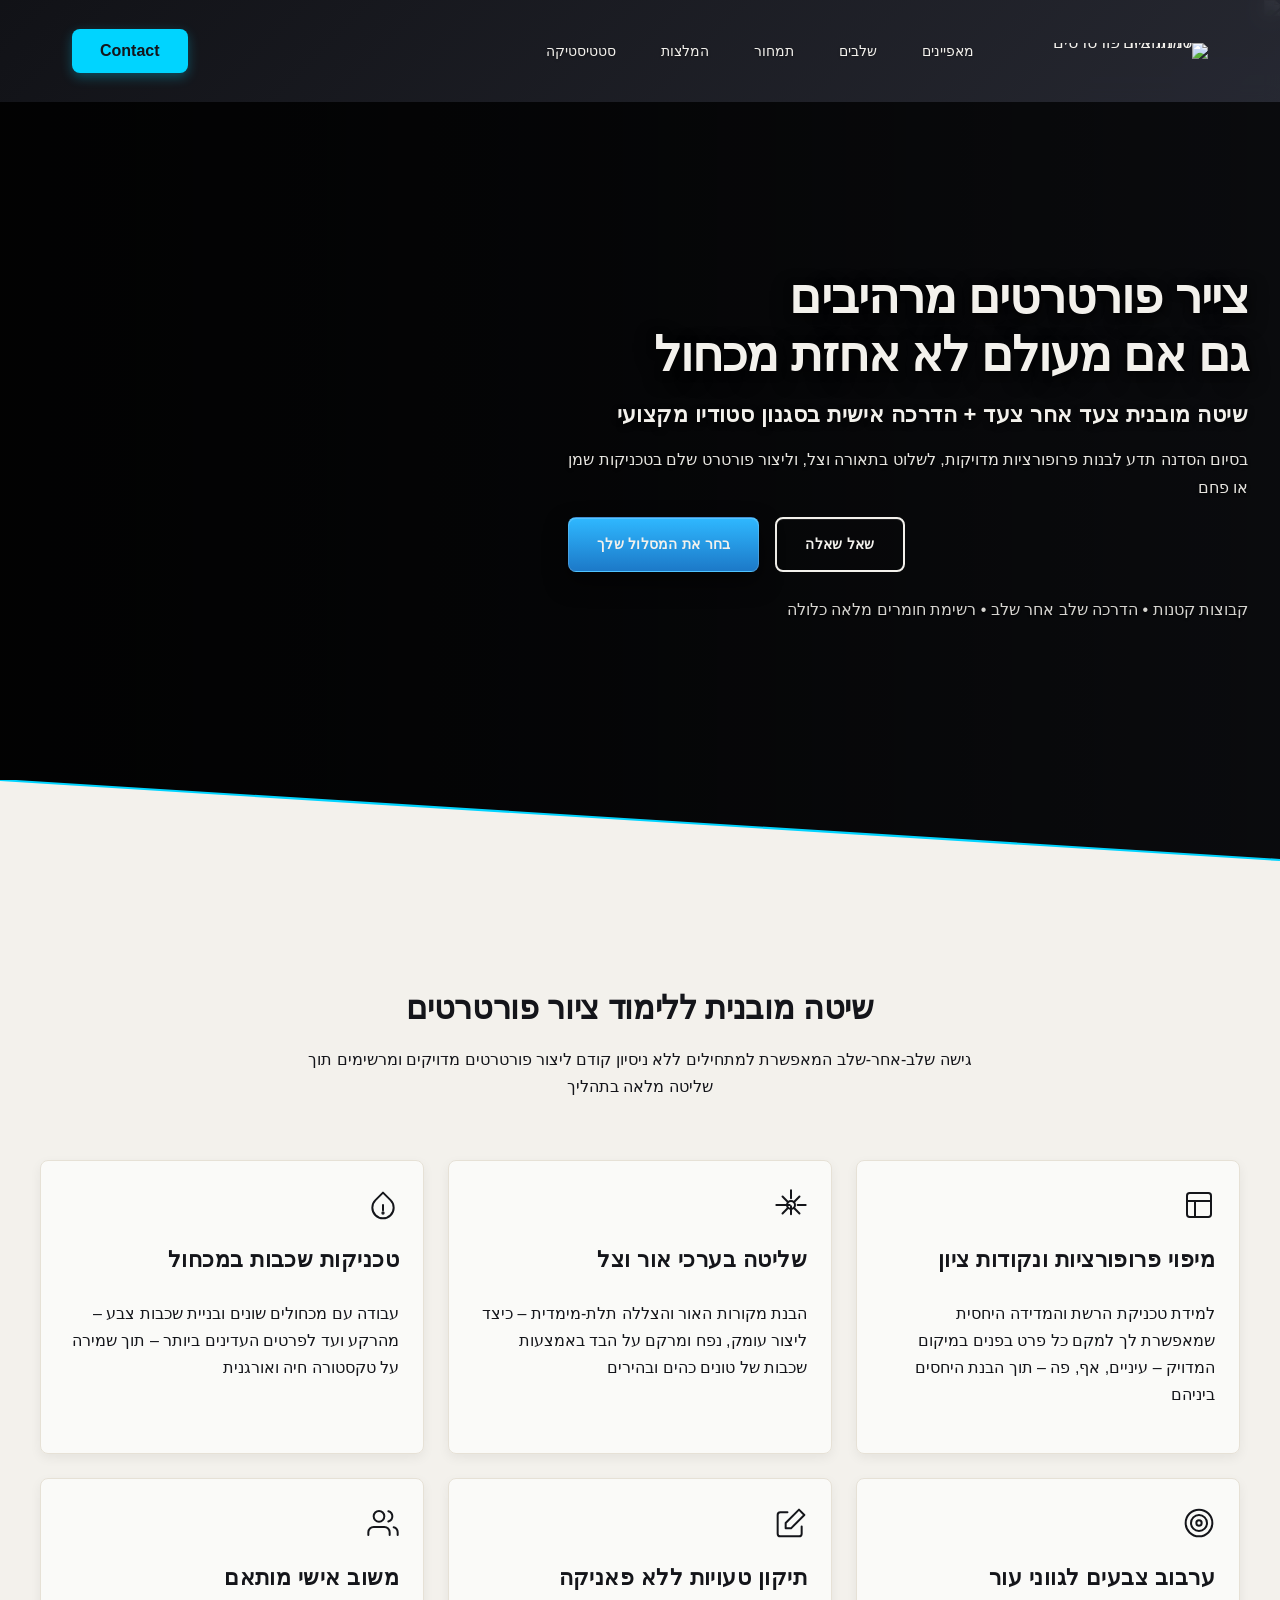
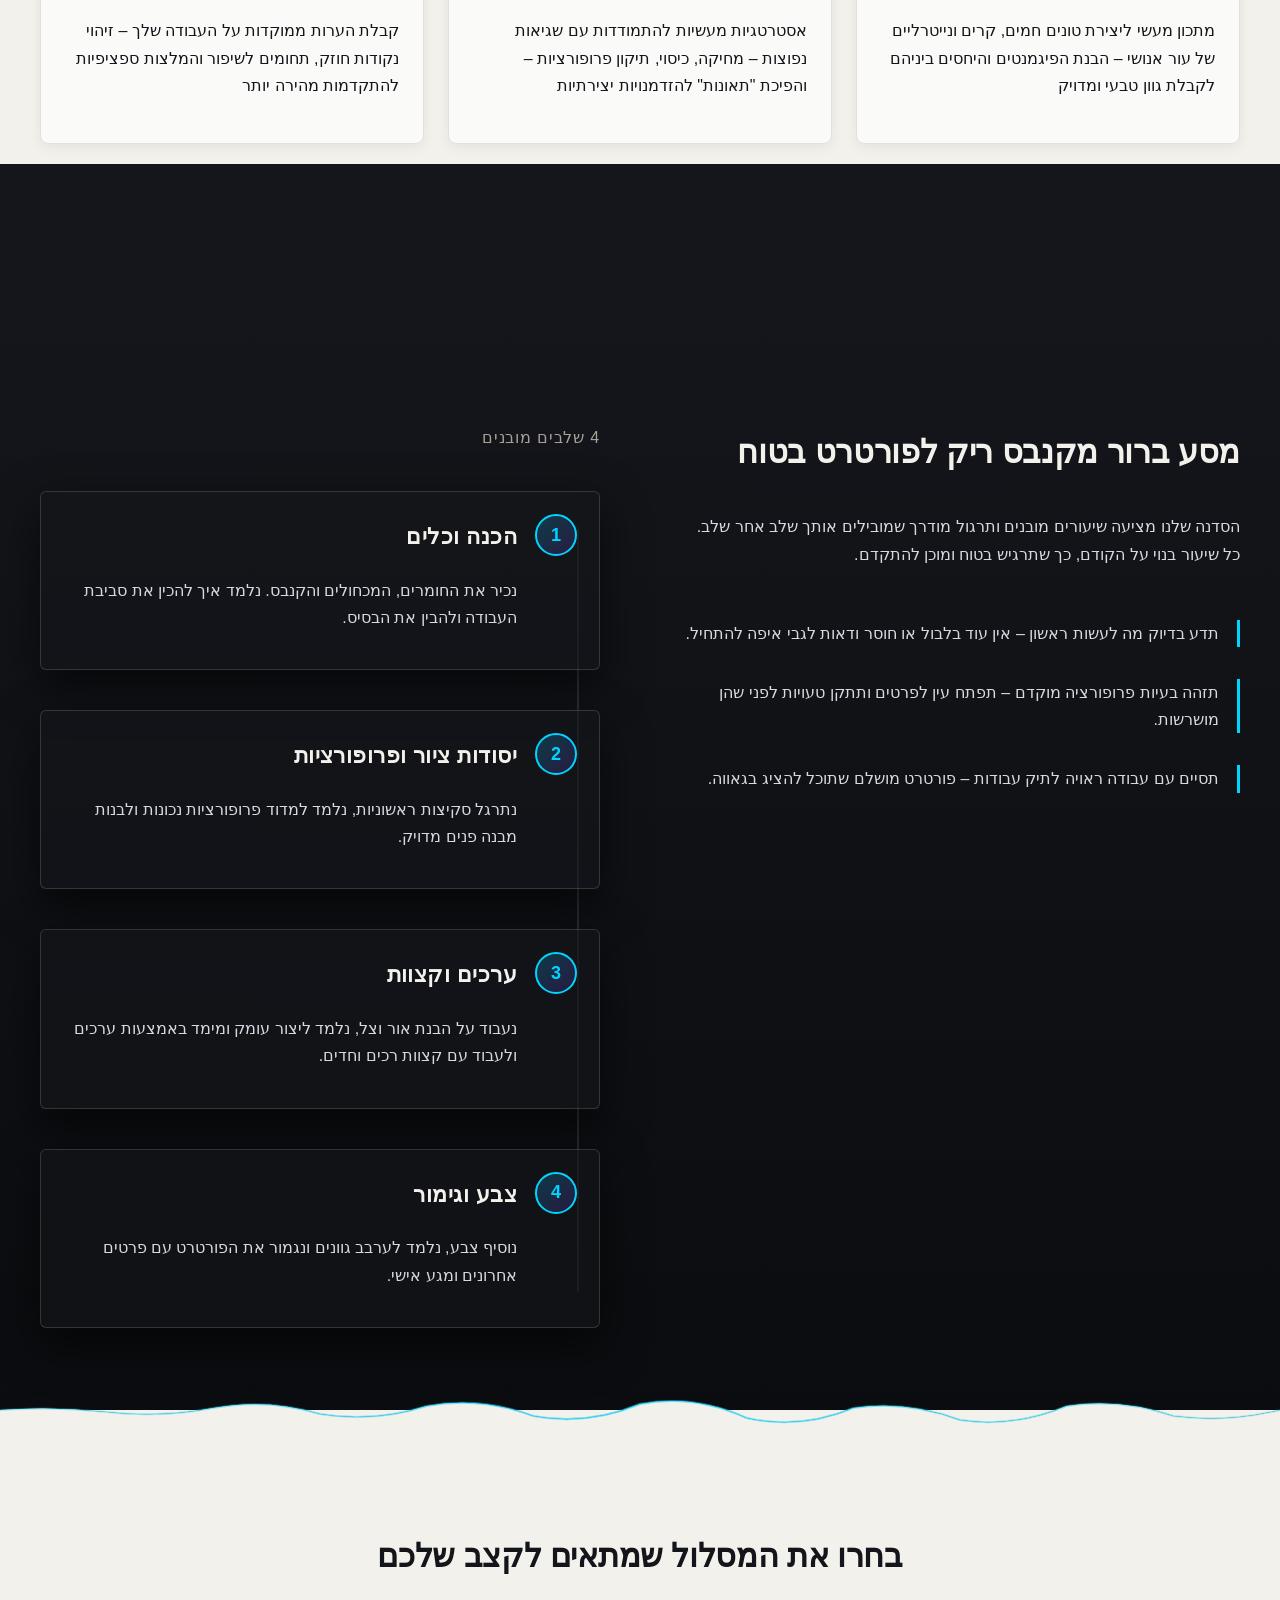
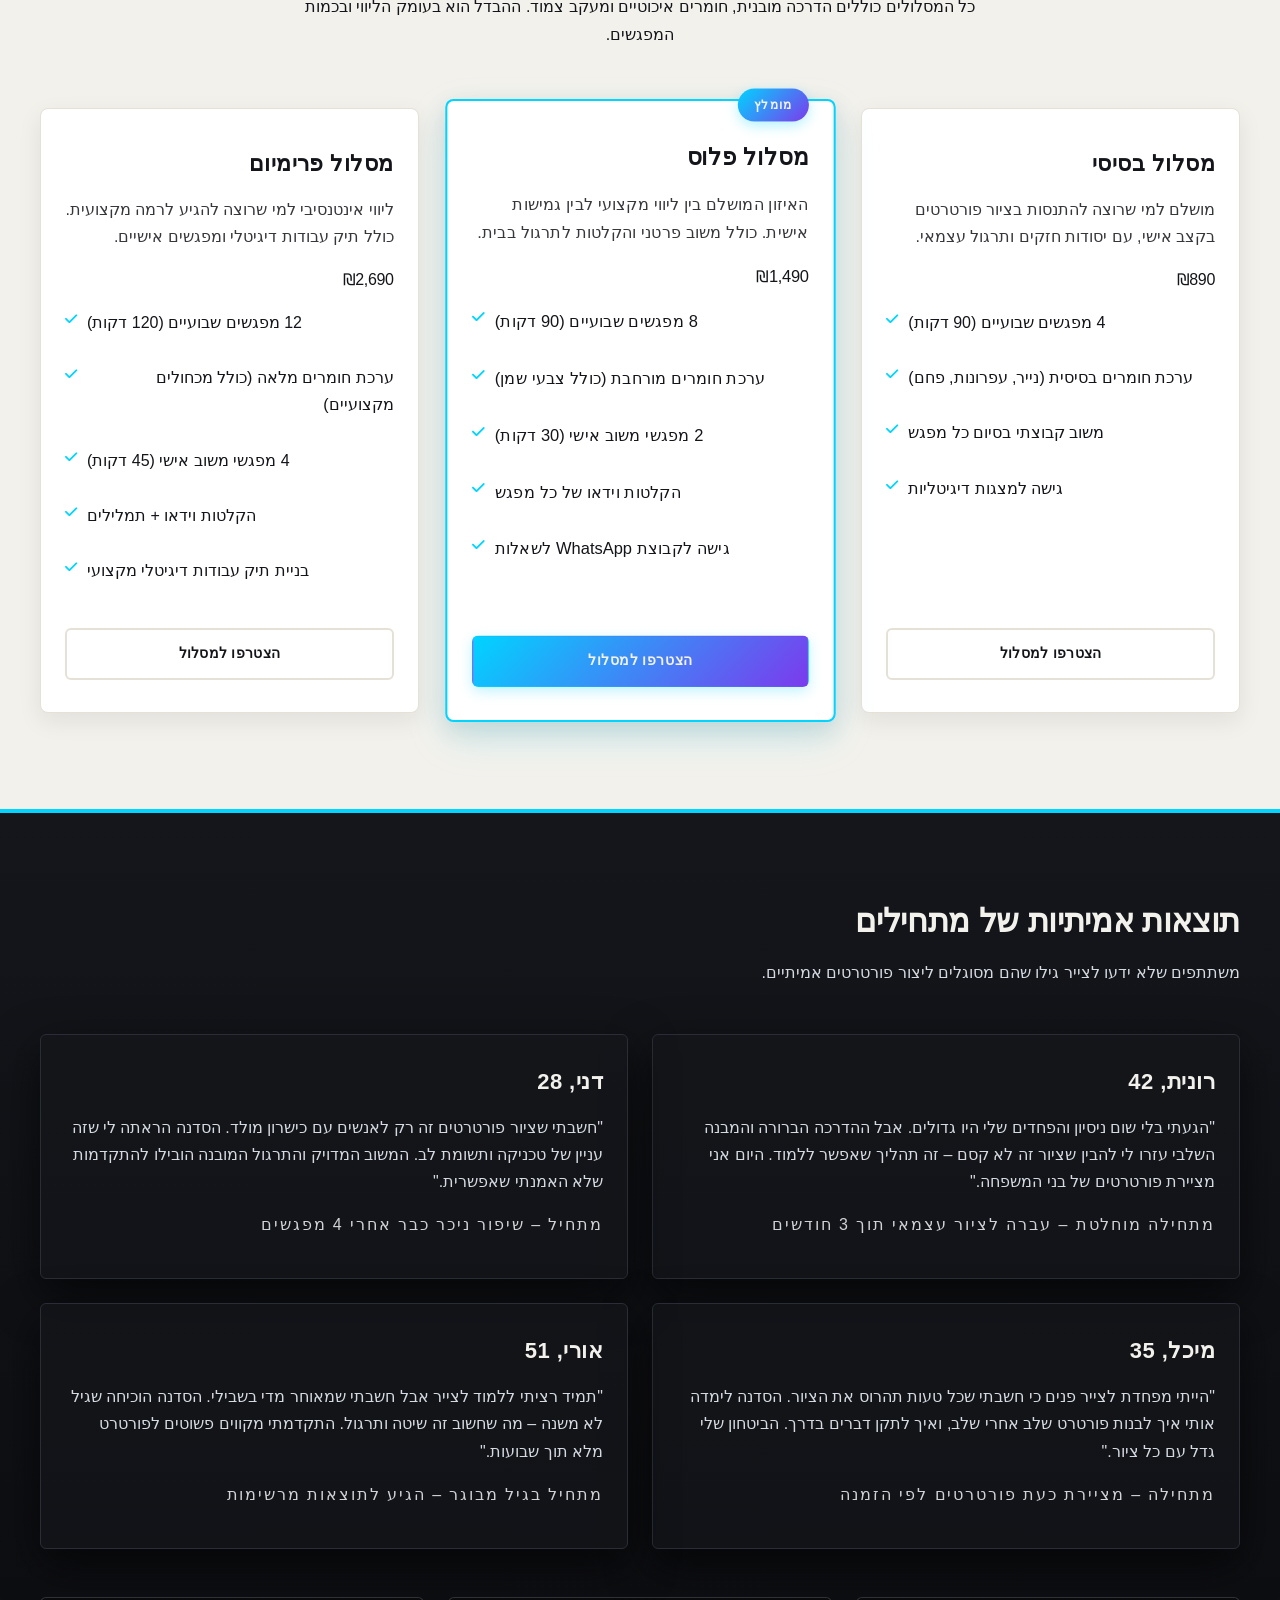
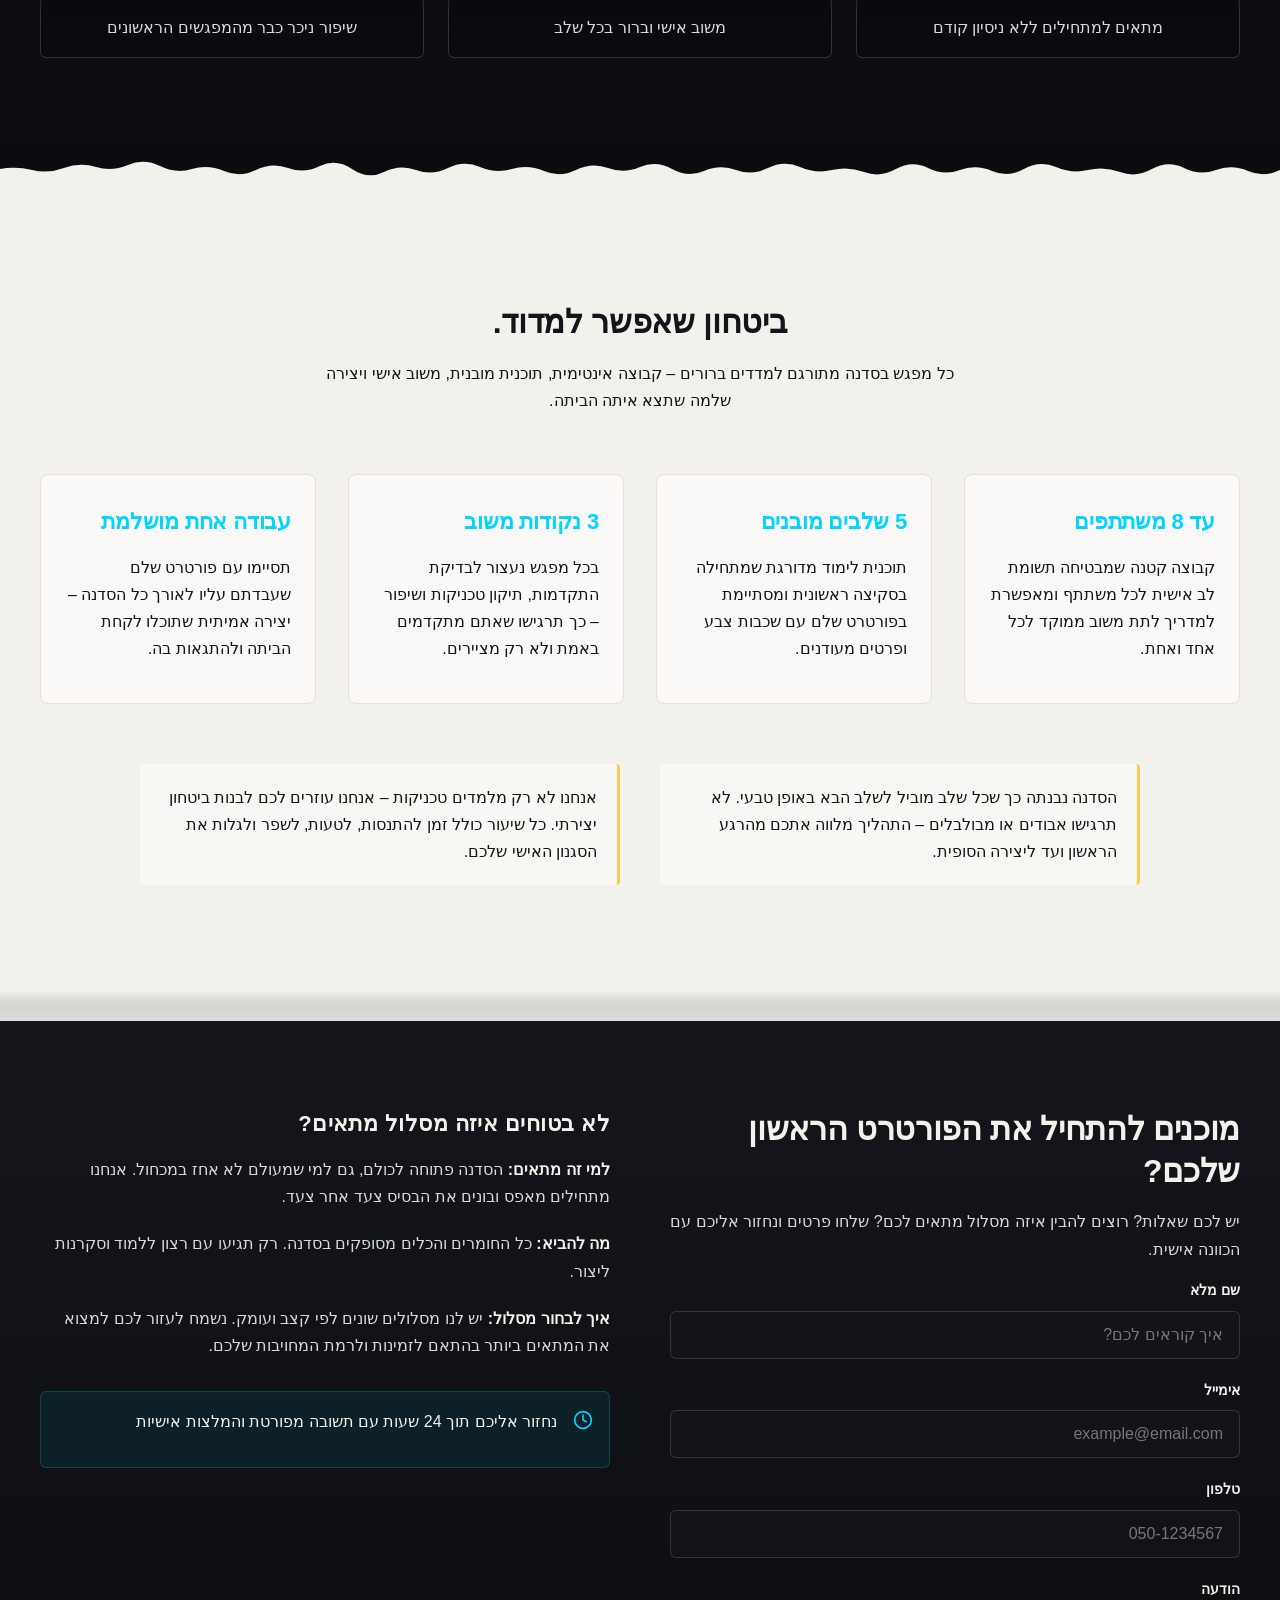
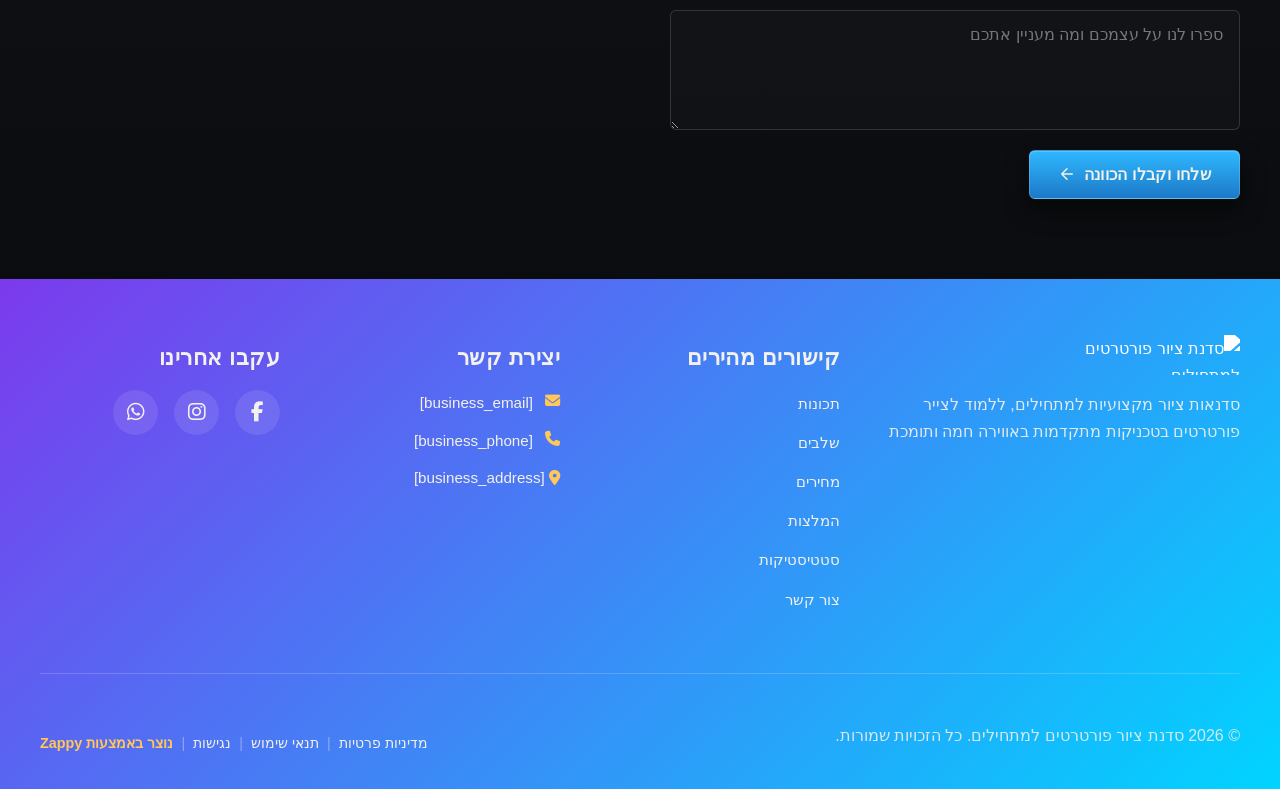
==== index.html @ a8201ed1 "Background sync: Progressive GitHub Sync" ====
<!DOCTYPE html>
<html lang="he" dir="rtl">
<head>
    <meta charset="UTF-8">
    <meta name="viewport" content="width=device-width, initial-scale=1.0">
    <meta name="robots" content="index, follow">
    <title>למדו לצייר פורטרטים מרהיבים מאפס — סדנת ציור פורטרטים למתחילים</title>
    <meta name="description" content="סדנת ציור פורטרטים למתחילים ללא ניסיון קודם! לימוד טכניקות אמנותיות מקצועיות בהדרכה אישית. מגוון מסלולים ומחירים. הצטרפו עכשיו והפכו לאמנים!">
    <meta name="keywords" content="סדנת ציור פורטרטים למתחילים, סדנת ציור למתחילים ללא ניסיון, קורס ציור פורטרטים למבוגרים, סדנת ציור פורטרטים בישראל, לימוד ציור פורטרטים">
    
    <!-- Favicons -->
    <link rel="icon" type="image/x-icon" href="/assets/favicon.ico">
    <link rel="icon" type="image/png" sizes="16x16" href="/assets/favicon-16x16.png">
    <link rel="icon" type="image/png" sizes="32x32" href="/assets/favicon-32x32.png">
    <link rel="icon" type="image/png" sizes="48x48" href="/assets/favicon-48x48.png">
    <link rel="icon" type="image/png" sizes="192x192" href="/assets/favicon-192x192.png">
    <link rel="icon" type="image/png" sizes="512x512" href="/assets/favicon-512x512.png">
    <link rel="apple-touch-icon" href="/assets/apple-touch-icon.png">
    <!-- Zappy Analytics -->
<script>
(function() {
  'use strict';
  
  // Configuration
  var config = {
    websiteId: '8e0085f0-7d7a-4996-bee6-3b2b37cfb226',
    apiUrl: 'https://api.zappy5.com/api/analytics/track',
    sessionDuration: 30 * 60 * 1000, // 30 minutes
    visitorDuration: 30 * 24 * 60 * 60 * 1000, // 30 days
    trackPageViews: true,
    trackClicks: true,
    trackFormSubmissions: true
  };
  
  // Generate or retrieve persistent visitor ID (30 days)
  function getVisitorId() {
    var visitorKey = 'zappy_visitor_' + config.websiteId;
    var visitor = null;
    
    try {
      visitor = localStorage.getItem(visitorKey);
      if (visitor) {
        var visitorData = JSON.parse(visitor);
        var now = Date.now();
        
        // Check if visitor ID is still valid (30 days)
        if (now - visitorData.created < config.visitorDuration) {
          // Update last seen timestamp
          visitorData.lastSeen = now;
          localStorage.setItem(visitorKey, JSON.stringify(visitorData));
          return visitorData.id;
        }
      }
    } catch (e) {
      console.warn('Zappy Analytics: LocalStorage not available');
    }
    
    // Generate new visitor ID
    var newVisitorId = 'zv_' + Date.now() + '_' + Math.random().toString(36).substr(2, 9);
    
    try {
      localStorage.setItem(visitorKey, JSON.stringify({
        id: newVisitorId,
        created: Date.now(),
        lastSeen: Date.now()
      }));
    } catch (e) {
      // Continue without local storage
    }
    
    return newVisitorId;
  }
  
  // Generate or retrieve session ID (30 minutes)
  function getSessionId() {
    var sessionKey = 'zappy_session_' + config.websiteId;
    var session = null;
    
    try {
      session = sessionStorage.getItem(sessionKey);
      if (session) {
        var sessionData = JSON.parse(session);
        var now = Date.now();
        
        // Check if session is still valid
        if (now - sessionData.timestamp < config.sessionDuration) {
          // Update timestamp
          sessionData.timestamp = now;
          sessionStorage.setItem(sessionKey, JSON.stringify(sessionData));
          return sessionData.id;
        }
      }
    } catch (e) {
      console.warn('Zappy Analytics: SessionStorage not available');
    }
    
    // Generate new session ID
    var newSessionId = 'zs_' + Date.now() + '_' + Math.random().toString(36).substr(2, 9);
    
    try {
      sessionStorage.setItem(sessionKey, JSON.stringify({
        id: newSessionId,
        timestamp: Date.now()
      }));
    } catch (e) {
      // Continue without session storage
    }
    
    return newSessionId;
  }
  
  var visitorId = getVisitorId();
  var sessionId = getSessionId();
  
  // Track an event
  function trackEvent(eventType, data) {
    data = data || {};
    
    var eventData = {
      website_id: config.websiteId,
      event_type: eventType,
      page_path: window.location.pathname,
      referrer: document.referrer || 'direct',
      visitor_id: visitorId,
      session_id: sessionId,
      metadata: data
    };
    
    // Use sendBeacon if available (better for page unload events)
    if (navigator.sendBeacon) {
      var blob = new Blob([JSON.stringify(eventData)], { type: 'application/json' });
      navigator.sendBeacon(config.apiUrl, blob);
    } else {
      // Fallback to fetch
      fetch(config.apiUrl, {
        method: 'POST',
        headers: {
          'Content-Type': 'application/json'
        },
        body: JSON.stringify(eventData),
        keepalive: true
      }).catch(function(error) {
        console.warn('Zappy Analytics: Failed to track event', error);
      });
    }
  }
  
  // Track page view
  if (config.trackPageViews) {
    trackEvent('pageview', {
      title: document.title,
      url: window.location.href
    });
  }
  
  // Track clicks on important elements
  if (config.trackClicks) {
    document.addEventListener('click', function(e) {
      var target = e.target;
      
      // Track button clicks (counted as actions)
      if (target.tagName === 'BUTTON' || target.closest('button')) {
        var button = target.tagName === 'BUTTON' ? target : target.closest('button');
        trackEvent('click', {
          element: 'button',
          text: button.textContent.trim().substring(0, 100),
          id: button.id || null,
          class: button.className || null
        });
      }
      
      // Track link clicks (navigation - not counted as actions)
      else if (target.tagName === 'A' || target.closest('a')) {
        var link = target.tagName === 'A' ? target : target.closest('a');
        trackEvent('navigation', {
          element: 'link',
          text: link.textContent.trim().substring(0, 100),
          href: link.href,
          external: link.hostname !== window.location.hostname
        });
      }
    }, true);
  }
  
  // Track form submissions
  if (config.trackFormSubmissions) {
    document.addEventListener('submit', function(e) {
      var form = e.target;
      
      trackEvent('form_submit', {
        form_id: form.id || null,
        form_name: form.name || null,
        form_action: form.action || null,
        form_method: form.method || 'GET'
      });
    }, true);
  }
  
  // Track time on page (send on page unload)
  var pageLoadTime = Date.now();
  
  window.addEventListener('beforeunload', function() {
    var timeOnPage = Math.floor((Date.now() - pageLoadTime) / 1000); // in seconds
    
    trackEvent('page_unload', {
      time_on_page: timeOnPage,
      page_path: window.location.pathname
    });
  });
  
  // Expose tracking function globally for custom events
  window.zappyAnalytics = {
    track: trackEvent,
    getVisitorId: function() { return visitorId; },
    getSessionId: function() { return sessionId; }
  };
  
})();
</script>
<!-- End Zappy Analytics -->
    <meta property="og:title" content="למדו לצייר פורטרטים מרהיבים מאפס — סדנת ציור פורטרטים למתחילים">
  <meta property="og:description" content="סדנת ציור פורטרטים למתחילים ללא ניסיון קודם! לימוד טכניקות אמנותיות מקצועיות בהדרכה אישית. מגוון מסלולים ומחירים. הצטרפו עכשיו והפכו לאמנים!">
  <meta property="og:type" content="website">
  <meta property="og:locale" content="he_IL">
  
  <meta name="twitter:card" content="summary_large_image">
  <meta name="twitter:title" content="למדו לצייר פורטרטים מרהיבים מאפס — סדנת ציור פורטרטים למתחילים">
  <meta name="twitter:description" content="סדנת ציור פורטרטים למתחילים ללא ניסיון קודם! לימוד טכניקות אמנותיות מקצועיות בהדרכה אישית. מגוון מסלולים ומחירים. הצטרפו עכשיו והפכו לאמנים!">
  
  <link rel="stylesheet" href="https://cdnjs.cloudflare.com/ajax/libs/font-awesome/6.4.0/css/all.min.css">

    <!-- Favicons -->
    <link rel="icon" type="image/x-icon" href="/assets/favicon.ico">
    <link rel="icon" type="image/png" sizes="16x16" href="/assets/favicon-16x16.png">
    <link rel="icon" type="image/png" sizes="32x32" href="/assets/favicon-32x32.png">
    <link rel="icon" type="image/png" sizes="48x48" href="/assets/favicon-48x48.png">
    <link rel="icon" type="image/png" sizes="192x192" href="/assets/favicon-192x192.png">
    <link rel="icon" type="image/png" sizes="512x512" href="/assets/favicon-512x512.png">
    <link rel="apple-touch-icon" href="/assets/apple-touch-icon.png">
    <!-- Cookie Consent -->
    <link rel="stylesheet" href="https://cdn.jsdelivr.net/npm/vanilla-cookieconsent@3/dist/cookieconsent.css">
    <script src="https://cdn.jsdelivr.net/npm/vanilla-cookieconsent@3/dist/cookieconsent.umd.js"></script>
    <!-- Mickidum Accessibility Toolbar -->
    <script src="https://cdn.jsdelivr.net/gh/mickidum/acc_toolbar/acctoolbar/acctoolbar.min.js"></script>
    <link rel="stylesheet" href="/styles.css">

    <style id="zappy-dropdown-submenu-styles">
      /* ========== DESKTOP DROPDOWN SUBMENU STYLES ========== */
      /* Base styles for dropdown submenus - parent must be positioned */
      .nav-menu li:has(.sub-menu), nav li:has(.sub-menu), .navbar li:has(.sub-menu), #navMenu li:has(.sub-menu) { position: relative; }
      /* Submenu base - hidden by default */
      .nav-menu .sub-menu, nav .sub-menu, .navbar .sub-menu, #navMenu .sub-menu { display: block !important; position: absolute !important; top: 100%; left: 0; min-width: 220px; background: white; border-radius: 8px; box-shadow: 0 8px 25px rgba(0,0,0,0.15); padding: 8px 0; opacity: 0; visibility: hidden; transform: translateY(10px); transition: all 0.3s ease; z-index: 1000; list-style: none; pointer-events: none; }
      /* CRITICAL: Desktop hover styles to show dropdown */
      .nav-menu li:hover > .sub-menu, nav li:hover > .sub-menu, .navbar li:hover > .sub-menu, #navMenu li:hover > .sub-menu { opacity: 1 !important; visibility: visible !important; transform: translateY(0) !important; pointer-events: auto !important; }
      /* Submenu item styling */
      .sub-menu li { list-style: none; margin: 0; padding: 0; }
      .sub-menu a { display: block !important; padding: 10px 16px !important; color: var(--text-dark, #333) !important; font-weight: 500; text-decoration: none; white-space: nowrap; transition: background-color 0.2s; }
      .sub-menu a:hover { background-color: #f5f5f5; }
      /* RTL (Hebrew/Arabic) dropdown positioning */
      [dir="rtl"] .nav-menu .sub-menu, [dir="rtl"] nav .sub-menu, [dir="rtl"] .navbar .sub-menu, html[lang="he"] .nav-menu .sub-menu, html[lang="he"] nav .sub-menu, html[lang="he"] .navbar .sub-menu, html[lang="ar"] .nav-menu .sub-menu, html[lang="ar"] nav .sub-menu, html[lang="ar"] .navbar .sub-menu { left: auto !important; right: 0 !important; }
      /* Hide empty dropdown menus */
      .sub-menu:empty, .sub-menu:not(:has(li:not(.zappy-hidden-menu-item))), .sub-menu:not(:has(li)) { display: none !important; opacity: 0 !important; visibility: hidden !important; pointer-events: none !important; }
      /* Desktop: show submenu on Menu Group hover */
      li:has(.menu-group-title):hover > .sub-menu { opacity: 1 !important; visibility: visible !important; transform: translateY(0) !important; pointer-events: auto !important; }
      /* Menu Group title styling */
      .nav-menu > li > .menu-group-title, #navMenu > li > .menu-group-title { display: inline-block; padding: 0.5rem 1rem; cursor: default; user-select: none; }
      
      /* ========== MOBILE SUBMENU STYLES ========== */
      @media (max-width: 768px) {
        .nav-menu .sub-menu, nav .sub-menu, .navbar .sub-menu, #navMenu .sub-menu { position: static !important; transform: none !important; box-shadow: none !important; background: transparent !important; max-height: 0; overflow: hidden; opacity: 0; visibility: hidden; transition: max-height 0.3s ease, opacity 0.3s ease; padding: 0 !important; border-radius: 0 !important; }
        .sub-menu.mobile-expanded { max-height: 500px !important; opacity: 1 !important; visibility: visible !important; padding: 8px 0 8px 16px !important; }
        [dir="rtl"] .sub-menu.mobile-expanded, html[lang="he"] .sub-menu.mobile-expanded { padding: 8px 16px 8px 0 !important; }
        /* Disable hover behavior on mobile */
        .nav-menu li:hover > .sub-menu, nav li:hover > .sub-menu, .navbar li:hover > .sub-menu, #navMenu li:hover > .sub-menu { opacity: 0; visibility: hidden; pointer-events: none; }
        .nav-menu li > .sub-menu.mobile-expanded, nav li > .sub-menu.mobile-expanded, .navbar li > .sub-menu.mobile-expanded, #navMenu li > .sub-menu.mobile-expanded { opacity: 1 !important; visibility: visible !important; pointer-events: auto !important; }
        .nav-menu li:has(.sub-menu), nav li:has(.sub-menu), .navbar li:has(.sub-menu), #navMenu li:has(.sub-menu) { display: flex !important; flex-wrap: wrap !important; align-items: center !important; position: relative !important; min-height: 44px !important; }
        .nav-menu li:has(.sub-menu) > a, nav li:has(.sub-menu) > a, .navbar li:has(.sub-menu) > a, #navMenu li:has(.sub-menu) > a { flex: 1 !important; min-width: 0 !important; }
        .nav-menu li:has(.sub-menu) > .menu-group-title, nav li:has(.sub-menu) > .menu-group-title, .navbar li:has(.sub-menu) > .menu-group-title, #navMenu li:has(.sub-menu) > .menu-group-title { flex: 1 !important; min-width: 0 !important; padding: 0 !important; line-height: inherit !important; }
        .nav-menu li:has(.sub-menu) > .sub-menu, nav li:has(.sub-menu) > .sub-menu, .navbar li:has(.sub-menu) > .sub-menu, #navMenu li:has(.sub-menu) > .sub-menu { flex-basis: 100% !important; width: 100% !important; }
        .nav-menu li:has(.sub-menu) > a [class*="chevron"], .nav-menu li:has(.sub-menu) > a [class*="arrow"], .nav-menu li:has(.sub-menu) > a .fa-chevron-down, .nav-menu li:has(.sub-menu) > a .fa-angle-down, nav li:has(.sub-menu) > a [class*="chevron"], nav li:has(.sub-menu) > a [class*="arrow"], #navMenu li:has(.sub-menu) > a [class*="chevron"], #navMenu li:has(.sub-menu) > a [class*="arrow"] { display: none !important; visibility: hidden !important; }
        .mobile-submenu-toggle { display: flex !important; align-items: center !important; justify-content: center !important; width: 44px !important; height: auto !important; background: transparent !important; border: none !important; cursor: pointer !important; color: var(--text-dark) !important; position: static !important; flex-shrink: 0 !important; align-self: stretch !important; z-index: 2 !important; padding: 0 !important; margin: 0 !important; }
        .mobile-submenu-toggle::after { content: '' !important; width: 0 !important; height: 0 !important; border-left: 6px solid transparent !important; border-right: 6px solid transparent !important; border-top: 7px solid currentColor !important; transition: transform 0.3s ease !important; }
        .mobile-submenu-toggle.expanded::after { transform: rotate(180deg) !important; }
        .sub-menu a { padding: 10px 0 !important; display: block !important; color: var(--text-dark) !important; }
        .navbar .sub-menu li a, nav.navbar .sub-menu li a, .zappy-products-dropdown .sub-menu a { color: var(--text-dark) !important; }
      }
      @media (min-width: 769px) { .mobile-submenu-toggle { display: none !important; } }
    </style>

    <style id="mobile-lang-menu-deployed-css">
    @media (max-width: 768px) {
      .lang-switcher,
      .nav-cta-container .lang-switcher,
      .nav-container .lang-switcher,
      .navbar .lang-switcher,
      .navbar .nav-cta-container .lang-switcher,
      .nav-icons-left .lang-switcher,
      .nav-ecommerce-icons .lang-switcher { display: none !important; }
      .mobile-lang-menu { width: 100%; border-top: 1px solid rgba(128,128,128,0.2); padding: 8px 0 0 0; margin-top: 8px; }
      .mobile-lang-toggle { display: flex !important; align-items: center; justify-content: space-between; width: 100%; padding: 12px 16px; background: none; border: none; cursor: pointer; font-size: 15px; color: inherit; font-family: inherit; }
      .mobile-lang-toggle::after { content: ''; display: inline-block; width: 8px; height: 8px; border-right: 2px solid currentColor; border-bottom: 2px solid currentColor; transform: rotate(45deg); transition: transform 0.3s ease; margin-left: 8px; }
      .mobile-lang-toggle.expanded::after { transform: rotate(-135deg); }
      .mobile-lang-options { max-height: 0; overflow: hidden; transition: max-height 0.3s ease; }
      .mobile-lang-options.expanded { max-height: 300px; }
      .mobile-lang-option { display: flex !important; align-items: center; gap: 10px; padding: 10px 24px; text-decoration: none; color: inherit; font-size: 14px; font-family: inherit; }
      .mobile-lang-option:hover { background: rgba(128,128,128,0.1); }
      .mobile-lang-option.active { font-weight: 600; opacity: 0.7; pointer-events: none; }
      .mobile-lang-option img { width: 20px; height: 20px; border-radius: 50%; }
    }
    @media (min-width: 769px) {
      .mobile-lang-menu { display: none !important; }
    }
    </style>

    <style id="zappy-widget-visibility">
      #mic-access-tool-general-button, .mic-access-tool-general-button,
      #mic-init-access-tool .mic-access-tool-general-button, #mic-init-access-tool #mic-access-tool-general-button,
      ._access-icon, #mic-access-tool-box, .mic-access-tool-box,
      #mic-init-access-tool #mic-access-tool-box, div[id*="mic-access-tool-box"], ._access-menu {
        display: none !important; visibility: hidden !important; opacity: 0 !important; pointer-events: none !important;
      }
    </style>
</head>
<body>

  <nav class="navbar" dir="rtl">
  <button class="mobile-toggle" id="mobileToggle" aria-label="תפריט">
    <svg class="hamburger-icon" width="24" height="24" viewbox="0 0 24 24" fill="none">
      <path d="M3 12h18M3 6h18M3 18h18" stroke="currentColor" stroke-width="2" stroke-linecap="round"></path>
    </svg>
    <svg class="close-icon" width="24" height="24" viewbox="0 0 24 24" fill="none" style="display: none;">
      <path d="M18 6L6 18M6 6l12 12" stroke="currentColor" stroke-width="2" stroke-linecap="round"></path>
    </svg>
  </button>
  
  <button class="phone-header-btn" data-phone="[business_phone]" aria-label="התקשר">
    <svg width="20" height="20" viewbox="0 0 24 24" fill="currentColor">
      <path d="M22 16.92v3a2 2 0 0 1-2.18 2 19.79 19.79 0 0 1-8.63-3.07 19.5 19.5 0 0 1-6-6 19.79 19.79 0 0 1-3.07-8.67A2 2 0 0 1 4.11 2h3a2 2 0 0 1 2 1.72 12.84 12.84 0 0 0 .7 2.81 2 2 0 0 1-.45 2.11L8.09 9.91a16 16 0 0 0 6 6l1.27-1.27a2 2 0 0 1 2.11-.45 12.84 12.84 0 0 0 2.81.7A2 2 0 0 1 22 16.92z"></path>
    </svg>
  </button>

  <div class="nav-container">
    <div class="nav-right-group"><div class="nav-brand">
      <a href="/" class="logo-link">
        <img src="/assets/business-logo.webp" alt="סדנת ציור פורטרטים למתחילים" class="logo">
      </a>
    </div><ul class="nav-menu" id="navMenu"><li><a href="#features">מאפיינים</a></li><li><a href="#steps">שלבים</a></li><li><a href="#pricing">תמחור</a></li><li><a href="#testimonials">המלצות</a></li><li><a href="#stats">סטטיסטיקה</a></li></ul></div>
    
    
    
    <div class="nav-cta-container">
      <a href="#contact" class="nav-cta-btn">Contact</a>
    </div>
  </div>
</nav>
<script>

// Navbar Mobile Menu Toggle and Contrast Fix
(function() {
  // Use 'load' event instead of 'DOMContentLoaded' to ensure we run AFTER all other scripts
  window.addEventListener('load', function() {
    
    // FIX MOBILE BUTTON CONTRAST
    // Detect navbar background color and apply contrasting color to mobile buttons
    const navbar = document.querySelector('.navbar, nav, header');
    if (!navbar) {
      console.log('[Navbar] Navbar element not found');
      return;
    }
    
    // DECLARE VARIABLES EARLY to avoid Temporal Dead Zone errors
    // These are used in multiple places below
    let mobileToggle = document.getElementById('mobileToggle') ||
                       document.querySelector('.mobile-toggle') ||
                       document.querySelector('.hamburger') ||
                       document.querySelector('.hamburger-menu') ||
                       document.querySelector('.menu-toggle') ||
                       document.querySelector('.burger-menu') ||
                       document.querySelector('[aria-label="Menu"]') ||
                       document.querySelector('[aria-label="תפריט"]');
    
    const phoneBtn = document.querySelector('.phone-header-btn');
    
    const computedStyle = window.getComputedStyle(navbar);
    let bgColor = computedStyle.backgroundColor;
    
    console.log('[Navbar] Initial navbar background:', bgColor);
    
    // Check if background is transparent or rgba with 0 alpha
    const isTransparent = bgColor === 'transparent' || 
                         bgColor === 'rgba(0, 0, 0, 0)' ||
                         (bgColor.startsWith('rgba') && bgColor.includes(', 0)'));
    
    if (isTransparent) {
      // Check for background-image or gradient
      const bgImage = computedStyle.backgroundImage;
      if (bgImage && bgImage !== 'none') {
        console.log('[Navbar] Navbar has background image/gradient, using dark text');
        bgColor = 'rgb(240, 240, 240)'; // Assume light background
      } else {
        // Transparent navbar - check body background
        const bodyBg = window.getComputedStyle(document.body).backgroundColor;
        console.log('[Navbar] Navbar transparent, using body background:', bodyBg);
        bgColor = bodyBg;
      }
    }
    
    // Calculate luminance to determine if background is light or dark
    const rgb = bgColor.match(/\d+/g);
    if (rgb && rgb.length >= 3) {
      const r = parseInt(rgb[0]);
      const g = parseInt(rgb[1]);
      const b = parseInt(rgb[2]);
      const luminance = (0.299 * r + 0.587 * g + 0.114 * b) / 255;
      
      // Mobile button colors are set by Claude's AI-generated CSS (same as .nav-menu a)
      // No dynamic color overrides needed - colors come from the generated navbar CSS
      console.log('[Navbar] Mobile button colors preserved from Claude CSS (luminance:', luminance.toFixed(2) + ')');
      
      // FIX ICON SIZES - Ensure SVGs are properly sized and visible
      // INJECT CRITICAL CSS TO OVERRIDE ANY CONFLICTING RULES
      const criticalCSS = document.createElement('style');
      criticalCSS.id = 'zappy-mobile-nav-fix';
      const htmlLang = document.documentElement.lang || 'en';
      const htmlDir = document.documentElement.dir || 'ltr';
      // Check both dir attribute AND lang for RTL detection
      // dir="rtl" is the most reliable indicator
      const isRTL = htmlDir === 'rtl' || htmlLang === 'he' || htmlLang === 'ar';
      
      criticalCSS.textContent = `
        /* Hide mobile buttons on desktop, show only on mobile */
        @media (min-width: 769px) {
          .mobile-toggle,
          .phone-header-btn {
            display: none !important;
          }
        }
        
        /* Show and position mobile buttons correctly on mobile */
        @media (max-width: 768px) {
          .mobile-toggle,
          .phone-header-btn {
            position: absolute !important;
            top: 50% !important;
            transform: translateY(-50%) !important;
            z-index: 1001 !important;
            display: flex !important;
            align-items: center !important;
            justify-content: center !important;
            width: 36px !important;
            height: 36px !important;
            border-radius: 50% !important;
            border: none !important;
            cursor: pointer !important;
            padding: 6px !important;
            background: none !important;
            color: var(--nav-text, var(--text-dark)) !important;
          }
          
          /* LTR positioning (default): hamburger LEFT, phone RIGHT */
          html:not([dir="rtl"]):not([lang="he"]):not([lang="ar"]) .mobile-toggle,
          html[dir="ltr"] .mobile-toggle {
            left: 12px !important;
            right: auto !important;
          }
          html:not([dir="rtl"]):not([lang="he"]):not([lang="ar"]) .phone-header-btn,
          html[dir="ltr"] .phone-header-btn {
            right: 12px !important;
            left: auto !important;
          }
          
          /* RTL positioning: hamburger RIGHT, phone LEFT */
          html[dir="rtl"] .mobile-toggle,
          html[lang="he"] .mobile-toggle,
          html[lang="ar"] .mobile-toggle {
            right: 12px !important;
            left: auto !important;
          }
          html[dir="rtl"] .phone-header-btn,
          html[lang="he"] .phone-header-btn,
          html[lang="ar"] .phone-header-btn {
            left: 12px !important;
            right: auto !important;
          }
          
          /* CRITICAL: Ensure nav-container has min-height on mobile */
          /* All children are positioned absolutely/fixed on mobile, so height:auto collapses to 0 */
          .nav-container {
            min-height: 70px !important;
            position: relative !important;
          }
          
          /* Ensure SVG icons are properly sized and inherit color */
          .mobile-toggle svg,
          .phone-header-btn svg {
            width: 24px !important;
            height: 24px !important;
            /* Don't force display - let JavaScript control hamburger/close toggle */
          }
          
          /* Reset nav-cta-container on mobile - remove desktop box-shadow/padding */
          /* that creates a visible ghost box when CTA button is hidden */
          .nav-cta-container {
            box-shadow: none !important;
            padding: 0 !important;
          }
          
          /* Hide nav-cta-container entirely on mobile when there's no lang-switcher */
          /* (only the CTA button is inside, and it's hidden on mobile) */
          .nav-cta-container:not(:has(.lang-switcher)) {
            display: none !important;
          }
          
          /* CRITICAL: Prevent hero image fade gradient from bleeding over headline text */
          /* The .image-fade-gradient has bottom: -30px (extends below parent) */
          /* On mobile stacked layout, this overlaps the h1 text below the image */
          .hero-image-column {
            overflow: hidden !important;
          }
          .image-fade-gradient {
            bottom: 0 !important;
          }
          
          /* Hide desktop language switcher on mobile - hamburger menu handles it */
          /* High specificity to override stored CSS */
          .lang-switcher,
          .nav-cta-container .lang-switcher,
          .nav-container .lang-switcher,
          .navbar .lang-switcher,
          .navbar .nav-cta-container .lang-switcher {
            display: none !important;
          }
        }
      `;
      
      // Remove existing fix if present and inject new one
      const existing = document.getElementById('zappy-mobile-nav-fix');
      if (existing) existing.remove();
      document.head.appendChild(criticalCSS);
      
      console.log('[Navbar] Critical CSS injected for mobile nav positioning');
      
      // ONLY apply inline positioning styles on mobile viewport
      // On desktop, the CSS handles hiding these buttons with display: none
      // Inline styles were breaking desktop layout by overriding CSS
      const isMobileViewport = window.innerWidth <= 768;
      
      if (mobileToggle) {
        // Icon sizing applies to all viewports for consistency
        const hamburgerIcon = mobileToggle.querySelector('.hamburger-icon');
        const closeIcon = mobileToggle.querySelector('.close-icon');
        
        if (hamburgerIcon) {
          hamburgerIcon.style.setProperty('width', '24px', 'important');
          hamburgerIcon.style.setProperty('height', '24px', 'important');
          hamburgerIcon.style.setProperty('display', 'block', 'important'); // Show hamburger by default
        }
        if (closeIcon) {
          closeIcon.style.setProperty('width', '24px', 'important');
          closeIcon.style.setProperty('height', '24px', 'important');
          closeIcon.style.setProperty('display', 'none', 'important'); // Hide close icon by default
        }
        
        // ONLY set positioning inline styles on mobile
        if (isMobileViewport) {
          mobileToggle.style.setProperty('position', 'absolute', 'important');
          mobileToggle.style.setProperty('top', '50%', 'important');
          mobileToggle.style.setProperty('transform', 'translateY(-50%)', 'important');
          mobileToggle.style.setProperty('z-index', '1001', 'important');
          
          // Clear any inline left/right so CSS can take over based on html[dir]
          mobileToggle.style.removeProperty('left');
          mobileToggle.style.removeProperty('right');
          
          console.log('[Navbar] Mobile toggle positioning applied (mobile viewport)');
        } else {
          // On desktop, clear any positioning styles to let CSS handle it
          mobileToggle.style.removeProperty('position');
          mobileToggle.style.removeProperty('top');
          mobileToggle.style.removeProperty('transform');
          mobileToggle.style.removeProperty('z-index');
          mobileToggle.style.removeProperty('left');
          mobileToggle.style.removeProperty('right');
          console.log('[Navbar] Desktop viewport - cleared mobile toggle inline positioning');
        }
      }
      
      if (phoneBtn) {
        // Icon sizing applies to all viewports
        const phoneIcon = phoneBtn.querySelector('svg');
        if (phoneIcon) {
          phoneIcon.style.width = '24px';
          phoneIcon.style.height = '24px';
          phoneIcon.setAttribute('width', '24');
          phoneIcon.setAttribute('height', '24');
        }
        
        // ONLY set positioning inline styles on mobile
        if (isMobileViewport) {
          phoneBtn.style.setProperty('position', 'absolute', 'important');
          phoneBtn.style.setProperty('top', '50%', 'important');
          phoneBtn.style.setProperty('transform', 'translateY(-50%)', 'important');
          phoneBtn.style.setProperty('z-index', '1001', 'important');
          
          // Clear any inline left/right so CSS can take over based on html[dir]
          phoneBtn.style.removeProperty('left');
          phoneBtn.style.removeProperty('right');
          
          console.log('[Navbar] Phone button positioning applied (mobile viewport)');
        } else {
          // On desktop, clear any positioning styles to let CSS handle it
          phoneBtn.style.removeProperty('position');
          phoneBtn.style.removeProperty('top');
          phoneBtn.style.removeProperty('transform');
          phoneBtn.style.removeProperty('z-index');
          phoneBtn.style.removeProperty('left');
          phoneBtn.style.removeProperty('right');
          console.log('[Navbar] Desktop viewport - cleared phone button inline positioning');
        }
      }
    } else {
      console.log('[Navbar] Could not parse background color:', bgColor);
    }
    
    // MOBILE MENU TOGGLE
    // Re-query in case DOM changed (mobileToggle already declared at top of function)
    mobileToggle = document.getElementById('mobileToggle') ||
                   document.querySelector('.mobile-toggle') ||
                   document.querySelector('.hamburger') ||
                   document.querySelector('.hamburger-menu') ||
                   document.querySelector('.menu-toggle') ||
                   document.querySelector('.burger-menu') ||
                   document.querySelector('[aria-label="Menu"]') ||
                   document.querySelector('[aria-label="תפריט"]');
    
    // EXPANDED SEARCH: Find nav menu by ID or class
    const navMenu = document.getElementById('navMenu') ||
                  document.querySelector('.nav-menu') ||
                  document.querySelector('.nav-links') ||
                  document.querySelector('nav ul:not(.submenu)');
    
    if (!mobileToggle || !navMenu) {
      console.log('[Navbar] Mobile toggle or menu not found:', { toggle: !!mobileToggle, menu: !!navMenu });
      return;
    }
    
    // Ensure navMenu has ID for CSS targeting
    if (!navMenu.id) {
      navMenu.id = 'navMenu';
    }
    
    console.log('[Navbar] Initializing mobile menu...');
    
    // Remove any existing event listeners by cloning the button
    const newToggle = mobileToggle.cloneNode(true);
    mobileToggle.parentNode.replaceChild(newToggle, mobileToggle);
    
    // Toggle menu on button click - use newToggle now
    newToggle.addEventListener('click', function(e) {
      e.preventDefault();
      e.stopPropagation();
      
      const hamburgerIcon = this.querySelector('.hamburger-icon');
      const closeIcon = this.querySelector('.close-icon');
      const isActive = navMenu.classList.contains('active');
      
      if (isActive) {
        // Close menu
        navMenu.classList.remove('active');
        if (hamburgerIcon) hamburgerIcon.style.setProperty('display', 'block', 'important');
        if (closeIcon) closeIcon.style.setProperty('display', 'none', 'important');
        document.body.style.overflow = '';
        console.log('[Navbar] Menu closed');
      } else {
        // Open menu
        navMenu.classList.add('active');
        if (hamburgerIcon) hamburgerIcon.style.setProperty('display', 'none', 'important');
        if (closeIcon) closeIcon.style.setProperty('display', 'block', 'important');
        document.body.style.overflow = 'hidden';
        console.log('[Navbar] Menu opened');
      }
    });
    
    // Close menu when clicking nav links (but NOT dropdown toggles)
    const navLinks = navMenu.querySelectorAll('a');
    navLinks.forEach(function(link) {
      link.addEventListener('click', function() {
        // Don't close if it's a dropdown child (unless it's a real navigation link)
        if (this.getAttribute('href') === '#') return;
        
        const hamburgerIcon = newToggle.querySelector('.hamburger-icon');
        const closeIcon = newToggle.querySelector('.close-icon');
        
        navMenu.classList.remove('active');
        if (hamburgerIcon) hamburgerIcon.style.setProperty('display', 'block', 'important');
        if (closeIcon) closeIcon.style.setProperty('display', 'none', 'important');
        document.body.style.overflow = '';
        console.log('[Navbar] Menu closed (link clicked)');
      });
    });
    
    // DROPDOWN MENU TOGGLE (for mobile and touch devices)
    var dropdownToggles = navMenu.querySelectorAll('.dropdown-toggle');
    dropdownToggles.forEach(function(toggle) {
      toggle.addEventListener('click', function(e) {
        e.preventDefault();
        e.stopPropagation();
        var parent = this.closest('.nav-dropdown');
        if (!parent) return;
        
        // Close other open dropdowns at the same level
        var siblings = parent.parentNode.querySelectorAll('.nav-dropdown.open');
        siblings.forEach(function(sib) {
          if (sib !== parent) sib.classList.remove('open');
        });
        
        parent.classList.toggle('open');
        console.log('[Navbar] Dropdown toggled:', parent.classList.contains('open') ? 'open' : 'closed');
      });
    });
    
    // Close dropdowns when clicking outside
    document.addEventListener('click', function(e) {
      if (!e.target.closest('.nav-dropdown')) {
        var openDropdowns = document.querySelectorAll('.nav-dropdown.open');
        openDropdowns.forEach(function(dd) { dd.classList.remove('open'); });
      }
    });
    
    console.log('[Navbar] Dropdown handlers initialized for ' + dropdownToggles.length + ' dropdowns');
    
    // Phone button functionality (phoneBtn already declared at top of function)
    if (phoneBtn) {
      phoneBtn.addEventListener('click', function() {
        // Get phone number from placeholder in page or use default
        const phoneLinks = document.querySelectorAll('a[href^="tel:"]');
        const phoneNumber = phoneLinks.length > 0 
          ? phoneLinks[0].getAttribute('href').replace('tel:', '')
          : '[business_phone]';
        
        window.location.href = 'tel:' + phoneNumber;
        console.log('[Navbar] Phone button clicked');
      });
    }
    
    console.log('[Navbar] Mobile menu initialized successfully');
    
    // === WHATSAPP BUTTON VISIBILITY FIX ===
    // Ensure WhatsApp floating button is hidden on desktop and visible on mobile
    // IMPORTANT: Only target the floating button by its class, NOT generic wa.me links
    const handleWhatsAppVisibility = function() {
      const whatsappBtn = document.querySelector('.whatsapp-float');
      if (whatsappBtn) {
        const isDesktop = window.innerWidth >= 769;
        if (isDesktop) {
          whatsappBtn.style.setProperty('display', 'none', 'important');
          whatsappBtn.style.setProperty('visibility', 'hidden', 'important');
          whatsappBtn.style.setProperty('opacity', '0', 'important');
          whatsappBtn.style.setProperty('pointer-events', 'none', 'important');
          console.log('[WhatsApp] Button hidden on desktop');
        } else {
          whatsappBtn.style.removeProperty('display');
          whatsappBtn.style.removeProperty('visibility');
          whatsappBtn.style.removeProperty('opacity');
          whatsappBtn.style.removeProperty('pointer-events');
          console.log('[WhatsApp] Button visible on mobile');
        }
      }
    };
    
    // Run on load
    handleWhatsAppVisibility();
    
    // Run on resize with debouncing
    let resizeTimer;
    window.addEventListener('resize', function() {
      clearTimeout(resizeTimer);
      resizeTimer = setTimeout(handleWhatsAppVisibility, 100);
    });
  });
})();

</script>
  
  <main>
    <section id="hero" class="index-hero-section" data-layout-spec="בית-hero" data-hero-type="fullscreen-scrim">
  <div class="index-hero-section__bg-wrapper">
    <img data-hero-bg="true" data-placeholder="index-hero-bg" data-context="Dark, atmospheric art studio at night with dramatic side lighting. Wooden easels with portrait canvases visible in soft focus. Paint palettes with rich oil colors (umbers, ochres, crimsons) on a weathered table. Warm amber and cool blue lighting creating depth. Professional artist workspace with brushes, charcoal sticks, and texture. Cinematic noir mood with high contrast shadows. Shot from a low angle to feel immersive and intimate. Background fades to deep charcoal black." width="1920" height="1080" src="/assets/site-index-hero-bg.webp" alt="אווירת סטודיו אמנות בלילה" class="index-hero-section__bg-image">
  </div>
  
  <div class="index-hero-section__scrim"></div>
  
  <div class="index-hero-section__content-wrapper">
    <div class="index-hero-section__content">
      <h1 class="index-hero-section__headline">צייר פורטרטים מרהיבים<br>גם אם מעולם לא אחזת מכחול</h1>
      
      <h3 class="index-hero-section__subheadline">שיטה מובנית צעד אחר צעד + הדרכה אישית בסגנון סטודיו מקצועי</h3>
      
      <p class="index-hero-section__description">בסיום הסדנה תדע לבנות פרופורציות מדויקות, לשלוט בתאורה וצל, וליצור פורטרט שלם בטכניקות שמן או פחם</p>
      
      <div class="index-hero-section__cta-group">
        <a href="#pricing" class="index-hero-section__btn index-hero-section__btn--primary">בחר את המסלול שלך</a>
        <a href="#contact" class="index-hero-section__btn index-hero-section__btn--secondary">שאל שאלה</a>
      </div>
      
      <p class="index-hero-section__trust-cue">קבוצות קטנות • הדרכה שלב אחר שלב • רשימת חומרים מלאה כלולה</p>
    </div>
  </div>
  
  <div class="index-hero-section__divider-wrapper">
    <svg data-no-icon-edit="true" aria-hidden="true" viewbox="0 0 1200 120" preserveaspectratio="none" xmlns="http://www.w3.org/2000/svg">
      <defs>
        <linearGradient id="index-hero-neon-line" x1="0%" y1="0%" x2="100%" y2="0%">
          <stop offset="0%" style="stop-color:var(--primary);stop-"></stop>
          <stop offset="30%" style="stop-color:var(--primary);stop-opacity:1"></stop>
          <stop offset="70%" style="stop-color:var(--primary);stop-opacity:1"></stop>
          <stop offset="100%" style="stop-color:var(--primary);stop-"></stop>
        </linearGradient>
      </defs>
      <path d="M0,120 L0,0 L1200,80 L1200,120 Z" fill="var(--bg-light)"></path>
      <line x1="0" y1="0" x2="1200" y2="80" stroke="url(#index-hero-neon-line)" stroke-width="2"></line>
    </svg>
  </div>
</section>

<section class="index-features-section" data-layout-spec="בית-features">
  <div class="index-features-container">
    <div class="index-features-header">
      <h2>שיטה מובנית ללימוד ציור פורטרטים</h2>
      <p>גישה שלב-אחר-שלב המאפשרת למתחילים ללא ניסיון קודם ליצור פורטרטים מדויקים ומרשימים תוך שליטה מלאה בתהליך</p>
    </div>
    
    <div class="index-features-grid">
      <div class="index-features-card">
        <div class="index-features-card-content">
          <div class="index-features-icon-wrapper">
            <svg data-element-type="icon" data-icon-type="svg" viewbox="0 0 24 24" fill="none" stroke="currentColor" stroke-width="1.5" stroke-linecap="round" stroke-linejoin="round">
              <rect x="3" y="3" width="18" height="18" rx="2"></rect>
              <line x1="3" y1="9" x2="21" y2="9"></line>
              <line x1="9" y1="21" x2="9" y2="9"></line>
            </svg>
          </div>
          <div class="index-features-text">
            <h3>מיפוי פרופורציות ונקודות ציון</h3>
            <p>למידת טכניקת הרשת והמדידה היחסית שמאפשרת לך למקם כל פרט בפנים במיקום המדויק – עיניים, אף, פה – תוך הבנת היחסים ביניהם</p>
          </div>
        </div>
      </div>

      <div class="index-features-card">
        <div class="index-features-card-content">
          <div class="index-features-icon-wrapper">
            <svg data-element-type="icon" data-icon-type="svg" viewbox="0 0 24 24" fill="none" stroke="currentColor" stroke-width="1.5" stroke-linecap="round" stroke-linejoin="round">
              <circle cx="12" cy="12" r="3"></circle>
              <path d="M12 1v6m0 6v6m11-7h-6m-6 0H1"></path>
              <path d="M18.36 5.64l-4.24 4.24m-4.24 4.24L5.64 18.36m12.72 0l-4.24-4.24m-4.24-4.24L5.64 5.64"></path>
            </svg>
          </div>
          <div class="index-features-text">
            <h3>שליטה בערכי אור וצל</h3>
            <p>הבנת מקורות האור והצללה תלת-מימדית – כיצד ליצור עומק, נפח ומרקם על הבד באמצעות שכבות של טונים כהים ובהירים</p>
          </div>
        </div>
      </div>

      <div class="index-features-card">
        <div class="index-features-card-content">
          <div class="index-features-icon-wrapper">
            <svg data-element-type="icon" data-icon-type="svg" viewbox="0 0 24 24" fill="none" stroke="currentColor" stroke-width="1.5" stroke-linecap="round" stroke-linejoin="round">
              <path d="M12 2.69l5.66 5.66a8 8 0 1 1-11.31 0z"></path>
              <path d="M12 16v-4"></path>
              <circle cx="12" cy="18" r="0.5" fill="currentColor"></circle>
            </svg>
          </div>
          <div class="index-features-text">
            <h3>טכניקות שכבות במכחול</h3>
            <p>עבודה עם מכחולים שונים ובניית שכבות צבע – מהרקע ועד לפרטים העדינים ביותר – תוך שמירה על טקסטורה חיה ואורגנית</p>
          </div>
        </div>
      </div>

      <div class="index-features-card">
        <div class="index-features-card-content">
          <div class="index-features-icon-wrapper">
            <svg data-element-type="icon" data-icon-type="svg" viewbox="0 0 24 24" fill="none" stroke="currentColor" stroke-width="1.5" stroke-linecap="round" stroke-linejoin="round">
              <circle cx="12" cy="12" r="10"></circle>
              <circle cx="12" cy="12" r="6"></circle>
              <circle cx="12" cy="12" r="2"></circle>
            </svg>
          </div>
          <div class="index-features-text">
            <h3>ערבוב צבעים לגווני עור</h3>
            <p>מתכון מעשי ליצירת טונים חמים, קרים ונייטרליים של עור אנושי – הבנת הפיגמנטים והיחסים ביניהם לקבלת גוון טבעי ומדויק</p>
          </div>
        </div>
      </div>

      <div class="index-features-card">
        <div class="index-features-card-content">
          <div class="index-features-icon-wrapper">
            <svg data-element-type="icon" data-icon-type="svg" viewbox="0 0 24 24" fill="none" stroke="currentColor" stroke-width="1.5" stroke-linecap="round" stroke-linejoin="round">
              <path d="M20 14.66V20a2 2 0 0 1-2 2H4a2 2 0 0 1-2-2V6a2 2 0 0 1 2-2h5.34"></path>
              <polygon points="18 2 22 6 12 16 8 16 8 12 18 2"></polygon>
            </svg>
          </div>
          <div class="index-features-text">
            <h3>תיקון טעויות ללא פאניקה</h3>
            <p>אסטרטגיות מעשיות להתמודדות עם שגיאות נפוצות – מחיקה, כיסוי, תיקון פרופורציות – והפיכת "תאונות" להזדמנויות יצירתיות</p>
          </div>
        </div>
      </div>

      <div class="index-features-card">
        <div class="index-features-card-content">
          <div class="index-features-icon-wrapper">
            <svg data-element-type="icon" data-icon-type="svg" viewbox="0 0 24 24" fill="none" stroke="currentColor" stroke-width="1.5" stroke-linecap="round" stroke-linejoin="round">
              <path d="M17 21v-2a4 4 0 0 0-4-4H5a4 4 0 0 0-4 4v2"></path>
              <circle cx="9" cy="7" r="4"></circle>
              <path d="M23 21v-2a4 4 0 0 0-3-3.87m-4-12a4 4 0 0 1 0 7.75"></path>
            </svg>
          </div>
          <div class="index-features-text">
            <h3>משוב אישי מותאם</h3>
            <p>קבלת הערות ממוקדות על העבודה שלך – זיהוי נקודות חוזק, תחומים לשיפור והמלצות ספציפיות להתקדמות מהירה יותר</p>
          </div>
        </div>
      </div>
    </div>
  </div>
  
  <div class="index-features-divider-wrapper">
    <svg data-no-icon-edit="true" aria-hidden="true" viewbox="0 0 1200 120" preserveaspectratio="none" xmlns="http://www.w3.org/2000/svg">
      <defs>
        <linearGradient id="index-features-gradient" x1="0%" y1="0%" x2="0%" y2="100%">
          <stop offset="0%" style="stop-color:var(--bg-light);stop-opacity:1"></stop>
          <stop offset="100%" style="stop-color:var(--bg-dark);stop-opacity:1"></stop>
        </linearGradient>
      </defs>
      <path d="M0,120 L0,0 L1200,0 L1200,120 Z" fill="#14161B"></path>
    </svg>
  </div>
</section>

<section class="index-steps-section" data-layout-spec="בית-steps">
  <div class="index-steps-container">
    <div class="index-steps-content-column">
      <h2 class="index-steps-title">מסע ברור מקנבס ריק לפורטרט בטוח</h2>
      <p class="index-steps-intro">הסדנה שלנו מציעה שיעורים מובנים ותרגול מודרך שמובילים אותך שלב אחר שלב. כל שיעור בנוי על הקודם, כך שתרגיש בטוח ומוכן להתקדם.</p>
      <div class="index-steps-outcomes">
        <p class="index-steps-outcome">תדע בדיוק מה לעשות ראשון – אין עוד בלבול או חוסר ודאות לגבי איפה להתחיל.</p>
        <p class="index-steps-outcome">תזהה בעיות פרופורציה מוקדם – תפתח עין לפרטים ותתקן טעויות לפני שהן מושרשות.</p>
        <p class="index-steps-outcome">תסיים עם עבודה ראויה לתיק עבודות – פורטרט מושלם שתוכל להציג בגאווה.</p>
      </div>
    </div>
    <div class="index-steps-progress-column">
      <p class="index-steps-progress-indicator">4 שלבים מובנים</p>
      <div class="index-steps-stack">
        <div class="index-steps-line"></div>
        <div class="index-steps-card">
          <div class="index-steps-card-number">1</div>
          <div class="index-steps-card-content">
            <h3 class="index-steps-card-title">הכנה וכלים</h3>
            <p class="index-steps-card-text">נכיר את החומרים, המכחולים והקנבס. נלמד איך להכין את סביבת העבודה ולהבין את הבסיס.</p>
          </div>
        </div>
        <div class="index-steps-card">
          <div class="index-steps-card-number">2</div>
          <div class="index-steps-card-content">
            <h3 class="index-steps-card-title">יסודות ציור ופרופורציות</h3>
            <p class="index-steps-card-text">נתרגל סקיצות ראשוניות, נלמד למדוד פרופורציות נכונות ולבנות מבנה פנים מדויק.</p>
          </div>
        </div>
        <div class="index-steps-card">
          <div class="index-steps-card-number">3</div>
          <div class="index-steps-card-content">
            <h3 class="index-steps-card-title">ערכים וקצוות</h3>
            <p class="index-steps-card-text">נעבוד על הבנת אור וצל, נלמד ליצור עומק ומימד באמצעות ערכים ולעבוד עם קצוות רכים וחדים.</p>
          </div>
        </div>
        <div class="index-steps-card">
          <div class="index-steps-card-number">4</div>
          <div class="index-steps-card-content">
            <h3 class="index-steps-card-title">צבע וגימור</h3>
            <p class="index-steps-card-text">נוסיף צבע, נלמד לערבב גוונים ונגמור את הפורטרט עם פרטים אחרונים ומגע אישי.</p>
          </div>
        </div>
      </div>
    </div>
  </div>
  <div class="index-steps-divider-wrapper">
    <svg data-no-icon-edit="true" aria-hidden="true" viewbox="0 0 1200 60" preserveaspectratio="none" xmlns="http://www.w3.org/2000/svg">
      <defs>
        <linearGradient id="index-steps-neon-gradient" x1="0%" y1="0%" x2="100%" y2="0%">
          <stop offset="0%" style="stop-color:rgba(0,212,255,0.3);stop-opacity:1"></stop>
          <stop offset="50%" style="stop-color:rgba(0,212,255,0.6);stop-opacity:1"></stop>
          <stop offset="100%" style="stop-color:rgba(0,212,255,0.3);stop-opacity:1"></stop>
        </linearGradient>
      </defs>
      <path d="M0,60 L0,22 Q50,18 100,24 Q150,30 200,20 Q250,10 300,26 Q350,35 400,18 Q450,8 500,28 Q550,38 600,16 Q650,6 700,30 Q750,42 800,20 Q850,12 900,32 Q950,40 1000,18 Q1050,10 1100,28 Q1150,35 1200,22 L1200,60 Z" fill="var(--bg-light)"></path>
      <path d="M0,22 Q50,18 100,24 Q150,30 200,20 Q250,10 300,26 Q350,35 400,18 Q450,8 500,28 Q550,38 600,16 Q650,6 700,30 Q750,42 800,20 Q850,12 900,32 Q950,40 1000,18 Q1050,10 1100,28 Q1150,35 1200,22" stroke="url(#index-steps-neon-gradient)" stroke-width="2" fill="var(--bg-light)"></path>
    </svg>
  </div>
</section>

<section id="pricing" class="index-pricing-section" data-layout-spec="בית-pricing">
  <div class="index-pricing-section__container">
    <div class="index-pricing-section__header">
      <h2 class="index-pricing-section__title">בחרו את המסלול שמתאים לקצב שלכם</h2>
      <p class="index-pricing-section__intro">כל המסלולים כוללים הדרכה מובנית, חומרים איכוטיים ומעקב צמוד. ההבדל הוא בעומק הליווי ובכמות המפגשים.</p>
    </div>

    <div class="index-pricing-section__grid">
      <!-- Basic Plan -->
      <div class="index-pricing-section__card">
        <h3 class="index-pricing-section__plan-name">מסלול בסיסי</h3>
        <p class="index-pricing-section__plan-desc">מושלם למי שרוצה להתנסות בציור פורטרטים בקצב אישי, עם יסודות חזקים ותרגול עצמאי.</p>
        <p class="index-pricing-section__price">₪890</p>
        <div class="index-pricing-section__inclusions">
          <p class="index-pricing-section__inclusion"><i class="fas fa-check" data-element-type="icon" data-icon-type="font-awesome" aria-hidden="true"></i>4 מפגשים שבועיים (90 דקות)</p>
          <p class="index-pricing-section__inclusion"><i class="fas fa-check" data-element-type="icon" data-icon-type="font-awesome" aria-hidden="true"></i>ערכת חומרים בסיסית (נייר, עפרונות, פחם)</p>
          <p class="index-pricing-section__inclusion"><i class="fas fa-check" data-element-type="icon" data-icon-type="font-awesome" aria-hidden="true"></i>משוב קבוצתי בסיום כל מפגש</p>
          <p class="index-pricing-section__inclusion"><i class="fas fa-check" data-element-type="icon" data-icon-type="font-awesome" aria-hidden="true"></i>גישה למצגות דיגיטליות</p>
        </div>
        <a href="#contact" class="index-pricing-section__cta index-pricing-section__cta--outlined">הצטרפו למסלול</a>
      </div>

      <!-- Plus Plan (Recommended) -->
      <div class="index-pricing-section__card index-pricing-section__card--featured">
        <div class="index-pricing-section__badge">מומלץ</div>
        <h3 class="index-pricing-section__plan-name">מסלול פלוס</h3>
        <p class="index-pricing-section__plan-desc">האיזון המושלם בין ליווי מקצועי לבין גמישות אישית. כולל משוב פרטני והקלטות לתרגול בבית.</p>
        <p class="index-pricing-section__price">₪1,490</p>
        <div class="index-pricing-section__inclusions">
          <p class="index-pricing-section__inclusion"><i class="fas fa-check" data-element-type="icon" data-icon-type="font-awesome" aria-hidden="true"></i>8 מפגשים שבועיים (90 דקות)</p>
          <p class="index-pricing-section__inclusion"><i class="fas fa-check" data-element-type="icon" data-icon-type="font-awesome" aria-hidden="true"></i>ערכת חומרים מורחבת (כולל צבעי שמן)</p>
          <p class="index-pricing-section__inclusion"><i class="fas fa-check" data-element-type="icon" data-icon-type="font-awesome" aria-hidden="true"></i>2 מפגשי משוב אישי (30 דקות)</p>
          <p class="index-pricing-section__inclusion"><i class="fas fa-check" data-element-type="icon" data-icon-type="font-awesome" aria-hidden="true"></i>הקלטות וידאו של כל מפגש</p>
          <p class="index-pricing-section__inclusion"><i class="fas fa-check" data-element-type="icon" data-icon-type="font-awesome" aria-hidden="true"></i>גישה לקבוצת WhatsApp לשאלות</p>
        </div>
        <a href="#contact" class="index-pricing-section__cta index-pricing-section__cta--primary">הצטרפו למסלול</a>
      </div>

      <!-- Premium Plan -->
      <div class="index-pricing-section__card">
        <h3 class="index-pricing-section__plan-name">מסלול פרימיום</h3>
        <p class="index-pricing-section__plan-desc">ליווי אינטנסיבי למי שרוצה להגיע לרמה מקצועית. כולל תיק עבודות דיגיטלי ומפגשים אישיים.</p>
        <p class="index-pricing-section__price">₪2,690</p>
        <div class="index-pricing-section__inclusions">
          <p class="index-pricing-section__inclusion"><i class="fas fa-check" data-element-type="icon" data-icon-type="font-awesome" aria-hidden="true"></i>12 מפגשים שבועיים (120 דקות)</p>
          <p class="index-pricing-section__inclusion"><i class="fas fa-check" data-element-type="icon" data-icon-type="font-awesome" aria-hidden="true"></i>ערכת חומרים מלאה (כולל מכחולים מקצועיים)</p>
          <p class="index-pricing-section__inclusion"><i class="fas fa-check" data-element-type="icon" data-icon-type="font-awesome" aria-hidden="true"></i>4 מפגשי משוב אישי (45 דקות)</p>
          <p class="index-pricing-section__inclusion"><i class="fas fa-check" data-element-type="icon" data-icon-type="font-awesome" aria-hidden="true"></i>הקלטות וידאו + תמלילים</p>
          <p class="index-pricing-section__inclusion"><i class="fas fa-check" data-element-type="icon" data-icon-type="font-awesome" aria-hidden="true"></i>בניית תיק עבודות דיגיטלי מקצועי</p>
        </div>
        <a href="#contact" class="index-pricing-section__cta index-pricing-section__cta--outlined">הצטרפו למסלול</a>
      </div>
    </div>
  </div>

  <!-- Bottom Divider: Neon Rail -->
  <div class="index-pricing-section__divider-wrapper">
    <svg data-no-icon-edit="true" aria-hidden="true" viewbox="0 0 1200 4" preserveaspectratio="none" xmlns="http://www.w3.org/2000/svg">
      <defs>
        <linearGradient id="neonRailGradient" x1="0%" y1="0%" x2="100%" y2="0%">
          <stop offset="0%" style="stop-color:var(--primary);stop-opacity:1"></stop>
          <stop offset="70%" style="stop-color:var(--primary);stop-opacity:1"></stop>
          <stop offset="100%" style="stop-color:var(--primary);stop-"></stop>
        </linearGradient>
      </defs>
      <rect x="0" y="0" width="1200" height="4" fill="url(#neonRailGradient)"></rect>
    </svg>
  </div>
</section>

<section class="index-testimonials-section" data-layout-spec="בית-testimonials">
  <div class="index-testimonials-container">
    <div class="index-testimonials-header">
      <h2>תוצאות אמיתיות של מתחילים</h2>
      <p class="index-testimonials-intro">משתתפים שלא ידעו לצייר גילו שהם מסוגלים ליצור פורטרטים אמיתיים.</p>
    </div>

    <div class="index-testimonials-grid">
      <div class="index-testimonial-card">
        <h3>רונית, 42</h3>
        <p class="index-testimonial-quote">"הגעתי בלי שום ניסיון והפחדים שלי היו גדולים. אבל ההדרכה הברורה והמבנה השלבי עזרו לי להבין שציור זה לא קסם – זה תהליך שאפשר ללמוד. היום אני מציירת פורטרטים של בני המשפחה."</p>
        <p class="index-testimonial-context">מתחילה מוחלטת – עברה לציור עצמאי תוך 3 חודשים</p>
      </div>

      <div class="index-testimonial-card">
        <h3>דני, 28</h3>
        <p class="index-testimonial-quote">"חשבתי שציור פורטרטים זה רק לאנשים עם כישרון מולד. הסדנה הראתה לי שזה עניין של טכניקה ותשומת לב. המשוב המדויק והתרגול המובנה הובילו להתקדמות שלא האמנתי שאפשרית."</p>
        <p class="index-testimonial-context">מתחיל – שיפור ניכר כבר אחרי 4 מפגשים</p>
      </div>

      <div class="index-testimonial-card">
        <h3>מיכל, 35</h3>
        <p class="index-testimonial-quote">"הייתי מפחדת לצייר פנים כי חשבתי שכל טעות תהרוס את הציור. הסדנה לימדה אותי איך לבנות פורטרט שלב אחרי שלב, ואיך לתקן דברים בדרך. הביטחון שלי גדל עם כל ציור."</p>
        <p class="index-testimonial-context">מתחילה – מציירת כעת פורטרטים לפי הזמנה</p>
      </div>

      <div class="index-testimonial-card">
        <h3>אורי, 51</h3>
        <p class="index-testimonial-quote">"תמיד רציתי ללמוד לצייר אבל חשבתי שמאוחר מדי בשבילי. הסדנה הוכיחה שגיל לא משנה – מה שחשוב זה שיטה ותרגול. התקדמתי מקווים פשוטים לפורטרט מלא תוך שבועות."</p>
        <p class="index-testimonial-context">מתחיל בגיל מבוגר – הגיע לתוצאות מרשימות</p>
      </div>
    </div>

    <div class="index-testimonials-trust-cues">
      <p class="index-trust-cue">מתאים למתחילים ללא ניסיון קודם</p>
      <p class="index-trust-cue">משוב אישי וברור בכל שלב</p>
      <p class="index-trust-cue">שיפור ניכר כבר מהמפגשים הראשונים</p>
    </div>
  </div>

  <div class="index-testimonials-divider-wrapper">
    <svg data-no-icon-edit="true" aria-hidden="true" viewbox="0 0 1200 90" preserveaspectratio="none" xmlns="http://www.w3.org/2000/svg">
      <defs>
        <filter id="torn-shadow" x="-50%" y="-50%" width="200%" height="200%">
          <feGaussianBlur in="SourceAlpha" stddeviation="3"></feGaussianBlur>
          <feOffset dx="0" dy="2" result="offsetblur"></feOffset>
          <feComponentTransfer>
            <feFuncA type="linear" slope="0.3"></feFuncA>
          </feComponentTransfer>
          <feMerge>
            <feMergeNode></feMergeNode>
            <feMergeNode in="SourceGraphic"></feMergeNode>
          </feMerge>
        </filter>
      </defs>
      <path d="M0,90 L0,45 Q15,42 30,46 Q45,50 60,44 Q75,38 90,43 Q105,48 120,41 Q135,34 150,42 Q165,50 180,45 Q195,40 210,47 Q225,54 240,46 Q255,38 270,44 Q285,50 300,42 Q315,34 330,45 Q345,56 360,48 Q375,40 390,46 Q405,52 420,44 Q435,36 450,43 Q465,50 480,45 Q495,40 510,47 Q525,54 540,46 Q555,38 570,44 Q585,50 600,43 Q615,36 630,45 Q645,54 660,47 Q675,40 690,46 Q705,52 720,44 Q735,36 750,43 Q765,50 780,46 Q795,42 810,48 Q825,54 840,45 Q855,36 870,44 Q885,52 900,46 Q915,40 930,47 Q945,54 960,45 Q975,36 990,43 Q1005,50 1020,46 Q1035,42 1050,48 Q1065,54 1080,45 Q1095,36 1110,44 Q1125,52 1140,46 Q1155,40 1170,47 Q1185,54 1200,46 L1200,90 Z" fill="var(--bg-light)" filter="url(#torn-shadow)"></path>
    </svg>
  </div>
</section>

<section id="stats" class="index-stats-section" data-layout-spec="בית-stats">
  <div class="index-stats-section__container">
    <div class="index-stats-section__header">
      <h2>ביטחון שאפשר למדוד.</h2>
      <p>כל מפגש בסדנה מתורגם למדדים ברורים – קבוצה אינטימית, תוכנית מובנית, משוב אישי ויצירה שלמה שתצא איתה הביתה.</p>
    </div>

    <div class="index-stats-section__stats-grid">
      <div class="index-stats-section__stat-block">
        <h3>עד 8 משתתפים</h3>
        <p>קבוצה קטנה שמבטיחה תשומת לב אישית לכל משתתף ומאפשרת למדריך לתת משוב ממוקד לכל אחד ואחת.</p>
      </div>
      <div class="index-stats-section__stat-block">
        <h3>5 שלבים מובנים</h3>
        <p>תוכנית לימוד מדורגת שמתחילה בסקיצה ראשונית ומסתיימת בפורטרט שלם עם שכבות צבע ופרטים מעודנים.</p>
      </div>
      <div class="index-stats-section__stat-block">
        <h3>3 נקודות משוב</h3>
        <p>בכל מפגש נעצור לבדיקת התקדמות, תיקון טכניקות ושיפור – כך תרגישו שאתם מתקדמים באמת ולא רק מציירים.</p>
      </div>
      <div class="index-stats-section__stat-block">
        <h3>עבודה אחת מושלמת</h3>
        <p>תסיימו עם פורטרט שלם שעבדתם עליו לאורך כל הסדנה – יצירה אמיתית שתוכלו לקחת הביתה ולהתגאות בה.</p>
      </div>
    </div>

    <div class="index-stats-section__benefits">
      <div class="index-stats-section__benefit-col">
        <p>הסדנה נבנתה כך שכל שלב מוביל לשלב הבא באופן טבעי. לא תרגישו אבודים או מבולבלים – התהליך מלווה אתכם מהרגע הראשון ועד ליצירה הסופית.</p>
      </div>
      <div class="index-stats-section__benefit-col">
        <p>אנחנו לא רק מלמדים טכניקות – אנחנו עוזרים לכם לבנות ביטחון יצירתי. כל שיעור כולל זמן להתנסות, לטעות, לשפר ולגלות את הסגנון האישי שלכם.</p>
      </div>
    </div>
  </div>

  <div class="index-stats-section__divider-wrapper">
    <svg data-no-icon-edit="true" aria-hidden="true" viewbox="0 0 1200 60" preserveaspectratio="none" xmlns="http://www.w3.org/2000/svg">
      <defs>
        <linearGradient id="stats-divider-line" x1="100%" y1="0%" x2="0%" y2="0%">
          <stop offset="0%" style="stop-color:var(--accent);stop-"></stop>
          <stop offset="30%" style="stop-color:var(--accent);stop-opacity:0.6"></stop>
          <stop offset="100%" style="stop-color:var(--accent);stop-"></stop>
        </linearGradient>
      </defs>
      <rect x="0" y="0" width="1200" height="60" fill="var(--bg-light)"></rect>
      <line x1="0" y1="30" x2="1200" y2="30" stroke="url(#stats-divider-line)" stroke-width="1.5"></line>
      <rect x="0" y="30" width="1200" height="30" fill="url(#stats-vignette)" opacity="0.4"></rect>
      <defs>
        <linearGradient id="stats-vignette" x1="0%" y1="0%" x2="0%" y2="100%">
          <stop offset="0%" style="stop-color:var(--bg-light);stop-opacity:1"></stop>
          <stop offset="100%" style="stop-color:var(--bg-dark);stop-opacity:0.2"></stop>
        </linearGradient>
      </defs>
    </svg>
  </div>
</section>

<section id="contact" class="index-contact-section" data-layout-spec="בית-contact">
  <div class="index-contact-container">
    <div class="index-contact-grid">
      <!-- Form Column (START/RIGHT) -->
      <div class="index-contact-form-column">
        <h2 class="index-contact-title">מוכנים להתחיל את הפורטרט הראשון שלכם?</h2>
        <p class="index-contact-intro">יש לכם שאלות? רוצים להבין איזה מסלול מתאים לכם? שלחו פרטים ונחזור אליכם עם הכוונה אישית.</p>
        
        <form class="contact-form index-contact-form">
          <div class="index-form-group">
            <label for="contact-name" class="index-form-label">שם מלא</label>
            <input type="text" id="contact-name" name="name" class="index-form-input" required="" placeholder="איך קוראים לכם?">
          </div>
          
          <div class="index-form-group">
            <label for="contact-email" class="index-form-label">אימייל</label>
            <input type="email" id="contact-email" name="email" class="index-form-input" required="" placeholder="example@email.com">
          </div>
          
          <div class="index-form-group">
            <label for="contact-phone" class="index-form-label">טלפון</label>
            <input type="tel" id="contact-phone" name="phone" class="index-form-input" placeholder="050-1234567">
          </div>
          
          <div class="index-form-group">
            <label for="contact-message" class="index-form-label">הודעה</label>
            <textarea id="contact-message" name="message" class="index-form-textarea" rows="5" placeholder="ספרו לנו על עצמכם ומה מעניין אתכם"></textarea>
          </div>
          
          <button type="submit" class="index-contact-submit-btn">
            שלחו וקבלו הכוונה
            <svg data-element-type="icon" data-icon-type="svg" width="18" height="18" viewbox="0 0 24 24" fill="none" xmlns="http://www.w3.org/2000/svg" style="margin-inline-start: 8px;">
              <path d="M5 12H19M19 12L12 5M19 12L12 19" stroke="currentColor" stroke-width="2" stroke-linecap="round" stroke-linejoin="round"></path>
            </svg>
          </button>
        </form>
      </div>
      
      <!-- Reassurance Column (END/LEFT) -->
      <div class="index-contact-info-column">
        <h3 class="index-contact-info-title">לא בטוחים איזה מסלול מתאים?</h3>
        
        <div class="index-contact-info-block">
          <p class="index-contact-info-text"><strong>למי זה מתאים:</strong> הסדנה פתוחה לכולם, גם למי שמעולם לא אחז במכחול. אנחנו מתחילים מאפס ובונים את הבסיס צעד אחר צעד.</p>
        </div>
        
        <div class="index-contact-info-block">
          <p class="index-contact-info-text"><strong>מה להביא:</strong> כל החומרים והכלים מסופקים בסדנה. רק תגיעו עם רצון ללמוד וסקרנות ליצור.</p>
        </div>
        
        <div class="index-contact-info-block">
          <p class="index-contact-info-text"><strong>איך לבחור מסלול:</strong> יש לנו מסלולים שונים לפי קצב ועומק. נשמח לעזור לכם למצוא את המתאים ביותר בהתאם לזמינות ולרמת המחויבות שלכם.</p>
        </div>
        
        <div class="index-contact-promise">
          <svg data-element-type="icon" data-icon-type="svg" width="20" height="20" viewbox="0 0 24 24" fill="none" xmlns="http://www.w3.org/2000/svg" style="margin-inline-end: 8px; flex-shrink: 0;">
            <path d="M12 22C17.5228 22 22 17.5228 22 12C22 6.47715 17.5228 2 12 2C6.47715 2 2 6.47715 2 12C2 17.5228 6.47715 22 12 22Z" stroke="currentColor" stroke-width="2"></path>
            <path d="M12 6V12L16 14" stroke="currentColor" stroke-width="2" stroke-linecap="round"></path>
          </svg>
          <p class="index-contact-promise-text">נחזור אליכם תוך 24 שעות עם תשובה מפורטת והמלצות אישיות</p>
        </div>
      </div>
    </div>
  </div>
</section>
  </main>
  
  <footer class="site-footer">
  <div class="footer-container">
    <div class="footer-top">
      <div class="footer-column company-info">
        <img src="/assets/business-logo.webp" alt="סדנת ציור פורטרטים למתחילים" class="logo">
        <p class="company-description">סדנאות ציור מקצועיות למתחילים, ללמוד לצייר פורטרטים בטכניקות מתקדמות באווירה חמה ותומכת</p>
      </div>
      
      <div class="footer-column quick-links">
        <h3>קישורים מהירים</h3>
        <ul>
          <li><a href="#features">תכונות</a></li>
          <li><a href="#steps">שלבים</a></li>
          <li><a href="#pricing">מחירים</a></li>
          <li><a href="#testimonials">המלצות</a></li>
          <li><a href="#stats">סטטיסטיקות</a></li>
          <li><a href="#contact">צור קשר</a></li>
        </ul>
      </div>
      
      <div class="footer-column contact-info">
        <h3>יצירת קשר</h3>
        <ul>
          <li><i class="fas fa-envelope"></i> <a href="mailto:[business_email]">[business_email]</a></li>
          <li><i class="fas fa-phone"></i> <a href="tel:[business_phone]">[business_phone]</a></li>
          <li><a href="/"><i class="fas fa-map-marker-alt"></i> <span>[business_address]</span></a></li>
        </ul>
      </div>
      
      <div class="footer-column social-media">
        <h3>עקבו אחרינו</h3>
        <div class="social-links">
          <a href="[facebook_handle]" aria-label="Facebook"><i class="fab fa-facebook-f"></i></a>
          <a href="[instagram_handle]" aria-label="Instagram"><i class="fab fa-instagram"></i></a>
          <a href="[whatsapp_handle]" aria-label="WhatsApp"><i class="fab fa-whatsapp"></i></a>
        </div>
      </div>
    </div>
    
    <div class="footer-bottom">
      <div class="copyright">
        <p>© 2026 סדנת ציור פורטרטים למתחילים. כל הזכויות שמורות.</p>
      </div>
      <div class="footer-legal">
        <a href="/privacy">מדיניות פרטיות</a>
        <span class="separator">|</span>
        <a href="/terms">תנאי שימוש</a>
        <span class="separator">|</span>
        <a href="/accessibility">נגישות</a>
        <span class="separator">|</span>
        <a href="https://zappy5.com" target="_blank" class="zappy-attribution">נוצר באמצעות Zappy</a>
      </div>
    </div>
  </div>
</footer>
  
  <a href="https://wa.me/[whatsapp_handle]" class="whatsapp-float" aria-label="WhatsApp">
    <i class="fab fa-whatsapp"></i>
  </a>
  
  <div data-integration="accessibility:toolbar"></div>

    <script src="/script.js"></script>

    <script id="zappy-mobile-submenu-script">
    (function() {
      function initMobileSubmenuToggles() {
        if (window.innerWidth > 768) {
          document.querySelectorAll('.mobile-submenu-toggle').forEach(function(btn) { btn.remove(); });
          document.querySelectorAll('.sub-menu.mobile-expanded').forEach(function(menu) { menu.classList.remove('mobile-expanded'); });
          return;
        }
        var items = document.querySelectorAll('.nav-menu li:has(.sub-menu), nav li:has(.sub-menu), .navbar li:has(.sub-menu), #navMenu li:has(.sub-menu)');
        items.forEach(function(li) {
          if (li.querySelector('.mobile-submenu-toggle')) return;
          var submenu = li.querySelector('.sub-menu');
          var parentLink = li.querySelector(':scope > a');
          if (!submenu || !parentLink) return;
          var toggleBtn = document.createElement('button');
          toggleBtn.className = 'mobile-submenu-toggle';
          toggleBtn.setAttribute('aria-label', 'Toggle submenu');
          toggleBtn.setAttribute('type', 'button');
          parentLink.insertAdjacentElement('afterend', toggleBtn);
          toggleBtn.addEventListener('click', function(e) {
            e.preventDefault(); e.stopPropagation();
            document.querySelectorAll('.sub-menu.mobile-expanded').forEach(function(menu) {
              if (menu !== submenu) { menu.classList.remove('mobile-expanded'); var t = menu.parentElement.querySelector('.mobile-submenu-toggle'); if(t) t.classList.remove('expanded'); }
            });
            submenu.classList.toggle('mobile-expanded');
            toggleBtn.classList.toggle('expanded');
          });
        });
      }
      if (document.readyState === 'loading') { document.addEventListener('DOMContentLoaded', initMobileSubmenuToggles); }
      else { initMobileSubmenuToggles(); }
      var resizeTimer; window.addEventListener('resize', function() { clearTimeout(resizeTimer); resizeTimer = setTimeout(initMobileSubmenuToggles, 250); });
      // Re-initialize when mobile menu becomes visible (MutationObserver)
      var observer = new MutationObserver(function(mutations) {
        mutations.forEach(function(mutation) {
          if (mutation.type === 'attributes') {
            var target = mutation.target;
            if (target.classList && (target.classList.contains('active') || target.classList.contains('open'))) {
              setTimeout(initMobileSubmenuToggles, 100);
            }
          }
        });
      });
      setTimeout(function() {
        document.querySelectorAll('.mobile-menu, .nav-menu, #navMenu, nav').forEach(function(menu) {
          observer.observe(menu, { attributes: true, attributeFilter: ['class', 'style'] });
        });
      }, 500);
    })();
    </script>

    <script id="zappy-navbar-scroll-effect">
    (function(){
      var nb=document.querySelector('nav.navbar,.navbar:not(.zappy-catalog-menu)');
      var cm=document.querySelector('.zappy-catalog-menu,#zappy-catalog-menu');
      if(!nb)return;
      var fb='rgba(18,19,24,0.85)';
      var th=60;
      var rs=getComputedStyle(document.documentElement);
      var td=rs.getPropertyValue('--text-dark').trim()||'#1a1a1a';
      var tl=rs.getPropertyValue('--text-light').trim()||'#ffffff';
      var st=false?td:tl;
      nb.style.transition='background 0.3s ease,backdrop-filter 0.3s ease,-webkit-backdrop-filter 0.3s ease,box-shadow 0.3s ease';
      if(cm)cm.style.transition='background 0.3s ease,backdrop-filter 0.3s ease,-webkit-backdrop-filter 0.3s ease';
      var neSel='a,.navbar-brand,.navbar-brand a,.dropdown-toggle,.mobile-toggle,.phone-header-btn,.mobile-hamburger-btn,.mobile-close-btn,.mobile-submenu-toggle,.nav-link';
      var skipCls=['cart-link','login-link','nav-search-toggle','search-toggle'];
      function sTC(c,clr){var els=c.querySelectorAll(neSel);for(var i=0;i<els.length;i++){var sk=false;if(els[i].closest('.sub-menu')||els[i].closest('.dropdown-menu')){sk=true;}for(var j=0;j<skipCls.length;j++){if(els[i].classList.contains(skipCls[j])){sk=true;break;}}if(!sk)els[i].style.setProperty('color',clr,'important');}}
      function cTC(c){var els=c.querySelectorAll(neSel);for(var i=0;i<els.length;i++){if(els[i].closest('.sub-menu')||els[i].closest('.dropdown-menu'))continue;els[i].style.removeProperty('color');}}
      function applyScrolled(){
        nb.classList.add('scrolled');
        if(window.innerWidth>768){
          nb.style.setProperty('--frosted-text',st);
          nb.style.setProperty('background-image','none','important');
          nb.style.setProperty('background-color',fb,'important');
          nb.style.backdropFilter='blur(12px)';nb.style.webkitBackdropFilter='blur(12px)';nb.style.boxShadow='0 2px 16px rgba(0,0,0,0.12)';
          sTC(nb,st);
        }
        if(cm){cm.classList.add('scrolled');if(window.innerWidth>768){cm.style.setProperty('background',fb,'important');cm.style.setProperty('backdrop-filter','blur(12px)','important');cm.style.setProperty('-webkit-backdrop-filter','blur(12px)','important');sTC(cm,st);}}
      }
      function onS(){
        if(window._zappyNavNoDarkHero) return;
        if(window.innerWidth<=768){nb.classList.remove('scrolled');cTC(nb);if(cm){cm.classList.remove('scrolled');cTC(cm);}return;}
        var y=window.scrollY||window.pageYOffset;
        if(y>th){
          nb.classList.add('scrolled');nb.style.setProperty('background-color',fb,'important');nb.style.setProperty('background-image','none','important');
          nb.style.setProperty('--frosted-text',st);nb.style.backdropFilter='blur(12px)';nb.style.webkitBackdropFilter='blur(12px)';nb.style.boxShadow='0 2px 16px rgba(0,0,0,0.12)';
          sTC(nb,st);
          if(cm){cm.classList.add('scrolled');cm.style.setProperty('background',fb,'important');cm.style.setProperty('backdrop-filter','blur(12px)','important');cm.style.setProperty('-webkit-backdrop-filter','blur(12px)','important');sTC(cm,st);}
        }else{
          nb.classList.remove('scrolled');nb.style.setProperty('background-color','transparent','important');nb.style.removeProperty('background-image');
          nb.style.removeProperty('--frosted-text');nb.style.backdropFilter='none';nb.style.webkitBackdropFilter='none';nb.style.boxShadow='none';
          cTC(nb);
          if(cm){cm.classList.remove('scrolled');cm.style.setProperty('background','transparent','important');cm.style.setProperty('backdrop-filter','none','important');cm.style.setProperty('-webkit-backdrop-filter','none','important');cTC(cm);}
        }
      }
      function sLum(rv,gv,bv){rv/=255;gv/=255;bv/=255;rv=rv<=0.03928?rv/12.92:Math.pow((rv+0.055)/1.055,2.4);gv=gv<=0.03928?gv/12.92:Math.pow((gv+0.055)/1.055,2.4);bv=bv<=0.03928?bv/12.92:Math.pow((bv+0.055)/1.055,2.4);return 0.2126*rv+0.7152*gv+0.0722*bv;}
      window.addEventListener('scroll',onS,{passive:true});
      window.addEventListener('resize',onS,{passive:true});
      onS();
      var heroEl=document.querySelector('section[class*="hero"],[data-hero-type],main>section:first-child');
      var hasDH=false;
      if(heroEl){var hCs=getComputedStyle(heroEl);var hBI=hCs.backgroundImage;if(hBI&&hBI!=='none'){if(hBI.indexOf('url(')!==-1){var hM2=hCs.backgroundColor.match(/\d+/g);if(hM2&&hM2.length>=3){hasDH=sLum(parseInt(hM2[0]),parseInt(hM2[1]),parseInt(hM2[2]))<0.4;}else{hasDH=true;}}else if(hBI.indexOf('gradient')!==-1){var cM=hBI.match(/rgba?\(\s*(\d+)\s*,\s*(\d+)\s*,\s*(\d+)/g);if(cM&&cM.length>0){var tLm=0;for(var ci=0;ci<cM.length;ci++){var pts=cM[ci].match(/\d+/g);tLm+=sLum(parseInt(pts[0]),parseInt(pts[1]),parseInt(pts[2]));}hasDH=(tLm/cM.length)<0.4;}else{hasDH=true;}}else{hasDH=true;}}else{var hM=hCs.backgroundColor.match(/\d+/g);if(hM&&hM.length>=3){hasDH=sLum(parseInt(hM[0]),parseInt(hM[1]),parseInt(hM[2]))<0.4;}}}
      if(!hasDH){window.removeEventListener('scroll',onS);window.removeEventListener('resize',onS);applyScrolled();window._zappyNavNoDarkHero=true;}
    })();
    </script>

    <script id="zappy-mobile-lang-menu-script">
    (function() {
      function initMobileLangMenu() {
        if (window.innerWidth > 768) {
          var existingMenu = document.querySelector('.mobile-lang-menu');
          if (existingMenu) existingMenu.remove();
          return;
        }
        if (document.querySelector('.mobile-lang-menu')) return;
        var switcher = document.querySelector('.lang-switcher');
        if (!switcher) return;
        var dropdown = switcher.querySelector('.lang-switcher-dropdown');
        if (!dropdown) return;
        var options = dropdown.querySelectorAll('.lang-option');
        if (options.length === 0) return;
        var navMenu = document.getElementById('navMenu') || document.querySelector('.nav-menu') || document.querySelector('nav ul');
        if (!navMenu) return;
        var currentLang = document.documentElement.lang || 'en';
        var langConfigs = {
          he: {name:'עברית',flag:'https://api.iconify.design/circle-flags/il.svg'},
          en: {name:'English',flag:'https://api.iconify.design/circle-flags/us.svg'},
          ar: {name:'العربية',flag:'https://api.iconify.design/circle-flags/sa.svg'},
          fr: {name:'Français',flag:'https://api.iconify.design/circle-flags/fr.svg'},
          es: {name:'Español',flag:'https://api.iconify.design/circle-flags/es.svg'},
          de: {name:'Deutsch',flag:'https://api.iconify.design/circle-flags/de.svg'},
          ru: {name:'Русский',flag:'https://api.iconify.design/circle-flags/ru.svg'},
          zh: {name:'中文',flag:'https://api.iconify.design/circle-flags/cn.svg'},
          ja: {name:'日本語',flag:'https://api.iconify.design/circle-flags/jp.svg'},
          pt: {name:'Português',flag:'https://api.iconify.design/circle-flags/br.svg'},
          it: {name:'Italiano',flag:'https://api.iconify.design/circle-flags/it.svg'},
          ko: {name:'한국어',flag:'https://api.iconify.design/circle-flags/kr.svg'}
        };
        var container = document.createElement('div');
        container.className = 'mobile-lang-menu';
        var currentConfig = langConfigs[currentLang] || {name:currentLang,flag:''};
        var toggleBtn = document.createElement('button');
        toggleBtn.className = 'mobile-lang-toggle';
        toggleBtn.type = 'button';
        var currentFlagHtml = currentConfig.flag ? '<img src="' + currentConfig.flag + '" width="20" height="20" alt="" style="border-radius:50%;margin-right:8px;margin-left:8px;">' : '';
        toggleBtn.innerHTML = currentFlagHtml + currentConfig.name;
        container.appendChild(toggleBtn);
        var optionsDiv = document.createElement('div');
        optionsDiv.className = 'mobile-lang-options';
        var currentLink = document.createElement('a');
        currentLink.className = 'mobile-lang-option active';
        currentLink.href = '#';
        currentLink.innerHTML = currentFlagHtml + currentConfig.name;
        optionsDiv.appendChild(currentLink);
        options.forEach(function(opt) {
          var link = document.createElement('a');
          link.className = 'mobile-lang-option';
          link.href = opt.getAttribute('href');
          link.innerHTML = opt.innerHTML;
          optionsDiv.appendChild(link);
        });
        container.appendChild(optionsDiv);
        navMenu.appendChild(container);
        toggleBtn.addEventListener('click', function(e) {
          e.preventDefault();
          e.stopPropagation();
          toggleBtn.classList.toggle('expanded');
          optionsDiv.classList.toggle('expanded');
        });
      }
      if (document.readyState === 'loading') { document.addEventListener('DOMContentLoaded', initMobileLangMenu); }
      else { initMobileLangMenu(); }
      window.addEventListener('resize', function() { clearTimeout(window._mlrt); window._mlrt = setTimeout(initMobileLangMenu, 250); });
    })();
    </script>
</body>
</html>
---- styles.css ----
/* Self-hosted fonts (Inter + Rubik for multi-language support) */

/* Inter font (English / LTR languages) */
@font-face {
  font-family: 'Inter';
  font-style: normal;
  font-weight: 400;
  font-display: swap;
  src: url('assets/fonts/Inter-Regular.woff2') format('woff2');
}

@font-face {
  font-family: 'Inter';
  font-style: normal;
  font-weight: 500;
  font-display: swap;
  src: url('assets/fonts/Inter-Medium.woff2') format('woff2');
}

@font-face {
  font-family: 'Inter';
  font-style: normal;
  font-weight: 600;
  font-display: swap;
  src: url('assets/fonts/Inter-SemiBold.woff2') format('woff2');
}

@font-face {
  font-family: 'Inter';
  font-style: normal;
  font-weight: 700;
  font-display: swap;
  src: url('assets/fonts/Inter-Bold.woff2') format('woff2');
}

/* Rubik font (Hebrew / RTL languages) */
@font-face {
  font-family: 'Rubik';
  font-style: normal;
  font-weight: 400;
  font-display: swap;
  src: url('assets/fonts/Rubik-Regular.woff2') format('woff2');
}

@font-face {
  font-family: 'Rubik';
  font-style: normal;
  font-weight: 500;
  font-display: swap;
  src: url('assets/fonts/Rubik-Medium.woff2') format('woff2');
}

@font-face {
  font-family: 'Rubik';
  font-style: normal;
  font-weight: 600;
  font-display: swap;
  src: url('assets/fonts/Rubik-SemiBold.woff2') format('woff2');
}

@font-face {
  font-family: 'Rubik';
  font-style: normal;
  font-weight: 700;
  font-display: swap;
  src: url('assets/fonts/Rubik-Bold.woff2') format('woff2');
}


/* Self-hosted fonts (Inter + Rubik for multi-language support) */

/* Inter font (English / LTR languages) */
@font-face {
  font-family: 'Inter';
  font-style: normal;
  font-weight: 400;
  font-display: swap;
  src: url('assets/fonts/Inter-Regular.woff2') format('woff2');
}

@font-face {
  font-family: 'Inter';
  font-style: normal;
  font-weight: 500;
  font-display: swap;
  src: url('assets/fonts/Inter-Medium.woff2') format('woff2');
}

@font-face {
  font-family: 'Inter';
  font-style: normal;
  font-weight: 600;
  font-display: swap;
  src: url('assets/fonts/Inter-SemiBold.woff2') format('woff2');
}

@font-face {
  font-family: 'Inter';
  font-style: normal;
  font-weight: 700;
  font-display: swap;
  src: url('assets/fonts/Inter-Bold.woff2') format('woff2');
}

/* Rubik font (Hebrew / RTL languages) */
@font-face {
  font-family: 'Rubik';
  font-style: normal;
  font-weight: 400;
  font-display: swap;
  src: url('assets/fonts/Rubik-Regular.woff2') format('woff2');
}

@font-face {
  font-family: 'Rubik';
  font-style: normal;
  font-weight: 500;
  font-display: swap;
  src: url('assets/fonts/Rubik-Medium.woff2') format('woff2');
}

@font-face {
  font-family: 'Rubik';
  font-style: normal;
  font-weight: 600;
  font-display: swap;
  src: url('assets/fonts/Rubik-SemiBold.woff2') format('woff2');
}

@font-face {
  font-family: 'Rubik';
  font-style: normal;
  font-weight: 700;
  font-display: swap;
  src: url('assets/fonts/Rubik-Bold.woff2') format('woff2');
}
:root {
  --primary: #00D4FF;
  --secondary: #7C3AED;
  --accent: #FFC857;
  --bg-light: #F3F1EC;
  --bg-dark: #121318;
  --text-dark: #14151A;
  --text-light: #F3F1EC;
  --text-muted: #A7A298;
  --border-light: #E6E1D6;
  --border-dark: #2A2C36;
  --nav-bg: transparent;
  --nav-text: #F3F1EC;
  --nav-text-hover: #00D4FF;
  
  --gradient-primary: linear-gradient(180deg, #2FB8FF 0%, #1C79C8 100%);
  --gradient-goldShine: linear-gradient(90deg, rgba(255,255,255,0) 0%, rgba(255,255,255,0.22) 45%, rgba(255,255,255,0) 90%);
  --gradient-secondary: linear-gradient(180deg, #F7BE5B 0%, #C98222 100%);
  --gradient-goldAccent: linear-gradient(135deg, #F6C35D 0%, #B57A24 100%);
  --gradient-darkSection: linear-gradient(180deg, rgba(11,12,15,0.0) 0%, rgba(11,12,15,0.88) 55%, rgba(11,12,15,1) 100%);
  --gradient-overlayDark: linear-gradient(90deg, rgba(0,0,0,0.78) 0%, rgba(0,0,0,0.52) 45%, rgba(0,0,0,0.10) 100%);
  --gradient-lightSection: linear-gradient(180deg, #23262E 0%, #15171D 100%);
  --gradient-overlayLight: linear-gradient(180deg, rgba(255,255,255,0.10) 0%, rgba(255,255,255,0.00) 55%);
  
  --font-heading: 'Sora', 'Inter', 'IBM Plex Sans', -apple-system, BlinkMacSystemFont, 'Segoe UI', sans-serif;
  --font-body: 'Inter', 'Source Sans 3', 'IBM Plex Sans', -apple-system, BlinkMacSystemFont, 'Segoe UI', sans-serif;
}

* {
  margin: 0;
  padding: 0;
  box-sizing: border-box;
}

*::before,
*::after {
  box-sizing: border-box;
}

html {
  font-size: 16px !important;
  -webkit-font-smoothing: antialiased;
  -moz-osx-font-smoothing: grayscale;
  scroll-behavior: smooth;
  direction: rtl;
}

body {
  font-size: 16px !important;
  line-height: 1.7 !important;
  font-family: 'Rubik', sans-serif;
  color: var(--text-dark);
  background-color: var(--bg-light);
  overflow-x: hidden;
}

h1, h2, h3, h4, h5, h6 {
  font-family: 'Rubik', sans-serif;
  letter-spacing: 0.02em;
}

h1 {
  font-size: 48px !important;
  font-weight: 700 !important;
  line-height: 1.2 !important;
  margin-bottom: 1rem !important;
  margin-top: 0.5rem !important;
}

h2 {
  font-size: 32px !important;
  font-weight: 600 !important;
  line-height: 1.3 !important;
  margin-bottom: 1rem !important;
  margin-top: 0.5rem !important;
}

h3 {
  font-size: 22px !important;
  font-weight: 600 !important;
  line-height: 1.4 !important;
  margin-bottom: 1rem !important;
  margin-top: 0.5rem !important;
}

p {
  font-size: 16px !important;
  font-weight: 400 !important;
  line-height: 1.7 !important;
  margin-bottom: 1rem !important;
}

small,
.small-text {
  font-size: 14px !important;
  font-weight: 400 !important;
  line-height: 1.6 !important;
}

a {
  color: var(--accent);
  text-decoration: none;
  transition: color 0.3s ease;
}

a:hover {
  color: var(--primary);
}

img {
  max-width: 100%;
  height: auto;
  display: block;
}

ul, ol {
  list-style-position: inside;
}

button {
  font-family: 'Rubik', sans-serif;
  cursor: pointer;
  border: none;
  outline: none;
}

input,
textarea,
select {
  font-family: 'Rubik', sans-serif;
  font-size: 16px;
}

.container {
  width: 100%;
  max-width: 1200px;
  margin: 0 auto;
  padding: 0 20px;
}

.btn {
  display: inline-block;
  padding: 12px 32px;
  font-size: 16px;
  font-weight: 600;
  text-align: center;
  border-radius: 8px;
  transition: all 0.3s ease;
  cursor: pointer;
  border: none;
  text-decoration: none;
}

.btn-primary {
  background: var(--primary);
  color: var(--text-dark);
}

.btn-primary:hover {
  background: #00B8E6;
  transform: translateY(-2px);
  box-shadow: 0 4px 12px rgba(0, 212, 255, 0.3);
  color: var(--text-dark);
}

.btn-secondary {
  background: var(--secondary);
  color: var(--text-light);
}

.btn-secondary:hover {
  background: #6D2ED9;
  transform: translateY(-2px);
  box-shadow: 0 4px 12px rgba(124, 58, 237, 0.3);
  color: var(--text-light);
}

.whatsapp-float {
  position: fixed;
  bottom: 20px;
  left: 20px;
  width: 60px;
  height: 60px;
  background: #25D366;
  color: white;
  border-radius: 50%;
  display: flex;
  align-items: center;
  justify-content: center;
  font-size: 30px;
  z-index: 999;
  box-shadow: 0 4px 12px rgba(0,0,0,0.15);
  text-decoration: none;
  transition: transform 0.3s, box-shadow 0.3s;
}

.whatsapp-float:hover {
  transform: scale(1.1);
  box-shadow: 0 6px 20px rgba(0,0,0,0.2);
  color: white;
}

@media (max-width: 1024px) {
  h1 {
    font-size: 36px !important;
  }
  
  h2 {
    font-size: 28px !important;
  }
  
  h3 {
    font-size: 20px !important;
  }
  
  p {
    font-size: 15px !important;
  }
  
  .container {
    padding: 0 16px;
  }
}

@media (max-width: 768px) {
  h1 {
    font-size: 28px !important;
    margin-bottom: 1rem !important;
    margin-top: 0.5rem !important;
  }
  
  h2 {
    font-size: 22px !important;
    margin-bottom: 1rem !important;
    margin-top: 0.5rem !important;
  }
  
  h3 {
    font-size: 18px !important;
    margin-bottom: 1rem !important;
    margin-top: 0.5rem !important;
  }
  
  p {
    font-size: 14px !important;
  }
  
  .btn {
    padding: 10px 24px;
    font-size: 14px;
  }
  
  .container {
    padding: 0 16px;
  }
}

@media (min-width: 769px) {
  .whatsapp-float {
    display: none !important;
  }
}

@media (min-width: 1440px) {
  .container {
    max-width: 1320px;
  }
}

/* Navbar Styles */
:root {
  --primary: #00D4FF;
  --secondary: #7C3AED;
  --accent: #FFC857;
  --bg-light: #F3F1EC;
  --bg-dark: #121318;
  --text-dark: #14151A;
  --text-light: #F3F1EC;
  --text-muted: #A7A298;
  --border-light: #E6E1D6;
  --border-dark: #2A2C36;
  --nav-bg: transparent;
  --nav-text: #F3F1EC;
  --nav-text-hover: #00D4FF;
}

.navbar {
  position: fixed;
  top: 0;
  left: 0;
  right: 0;
  width: 100%;
  background: var(--nav-bg);
  z-index: 1000;
  padding: 1rem 2rem;
  transition: background 0.3s ease, box-shadow 0.3s ease;
}

.navbar::before {
  content: '';
  position: absolute;
  top: 0;
  left: 0;
  right: 0;
  bottom: 0;
  background: linear-gradient(135deg, rgba(18, 19, 24, 0.95) 0%, rgba(42, 44, 54, 0.9) 100%);
  backdrop-filter: blur(10px);
  z-index: -1;
}

.navbar.scrolled {
  box-shadow: 0 4px 20px rgba(0, 0, 0, 0.3);
}

.nav-container {
  max-width: 1200px;
  margin: 0 auto;
  display: flex;
  align-items: center;
  justify-content: space-between;
  gap: 2rem;
}

.nav-brand {
  flex-shrink: 0;
}

.logo-link {
  display: inline-block;
  line-height: 0;
}

.logo {
  max-height: 40px;
  height: auto;
  width: auto;
  display: block;
}

.nav-menu {
  display: flex;
  list-style: none;
  margin: 0;
  padding: 0;
  gap: 2.5rem;
  align-items: center;
  flex: 1;
  justify-content: center;
}

.nav-menu li {
  margin: 0;
}

.nav-menu a {
  color: var(--nav-text);
  text-decoration: none;
  font-size: 1rem;
  font-weight: 500;
  position: relative;
  transition: color 0.3s ease;
  text-shadow: 0 1px 3px rgba(0, 0, 0, 0.3);
}

.nav-menu a::after {
  content: '';
  position: absolute;
  bottom: -4px;
  right: 0;
  width: 0;
  height: 2px;
  background: var(--nav-text-hover);
  transition: width 0.3s ease;
}

.nav-menu a:hover {
  color: var(--nav-text-hover);
}

.nav-menu a:hover::after {
  width: 100%;
}

.nav-cta-container {
  margin-left: auto;
  flex-shrink: 0;
}

.nav-cta-btn {
  display: inline-block;
  background: var(--primary);
  color: var(--text-dark);
  padding: 0.75rem 1.75rem;
  border-radius: 8px;
  text-decoration: none;
  font-weight: 600;
  font-size: 1rem;
  transition: all 0.3s ease;
  box-shadow: 0 4px 12px rgba(0, 212, 255, 0.3);
}

.nav-cta-btn:hover {
  background: var(--secondary);
  color: var(--text-light);
  transform: translateY(-2px);
  box-shadow: 0 6px 20px rgba(124, 58, 237, 0.4);
}

.mobile-toggle,
.phone-header-btn {
  display: none;
  background: transparent;
  border: none;
  color: var(--nav-text);
  cursor: pointer;
  padding: 0.5rem;
  z-index: 1001;
}

.mobile-toggle svg,
.phone-header-btn svg {
  display: block;
}

@media (max-width: 768px) {
  .navbar {
    padding: 1rem;
  }

  .mobile-toggle {
    display: block;
    position: absolute;
    left: 1rem;
    top: 50%;
    transform: translateY(-50%);
  }

  .phone-header-btn {
    display: block;
    position: absolute;
    right: 1rem;
    top: 50%;
    transform: translateY(-50%);
  }

  .nav-container {
    flex-direction: column;
    align-items: center;
  }

  .nav-brand {
    order: 1;
    margin: 0 auto;
  }

  .nav-menu {
    position: fixed;
    top: 72px;
    right: -100%;
    width: 280px;
    height: calc(100vh - 72px);
    background: linear-gradient(135deg, rgba(18, 19, 24, 0.98) 0%, rgba(42, 44, 54, 0.95) 100%);
    backdrop-filter: blur(10px);
    flex-direction: column;
    padding: 2rem 1rem;
    gap: 0;
    transition: right 0.3s ease;
    box-shadow: -4px 0 20px rgba(0, 0, 0, 0.3);
    overflow-y: auto;
    justify-content: flex-start;
  }

  .nav-menu.active {
    right: 0;
  }

  .nav-menu li {
    width: 100%;
    text-align: center;
    border-bottom: 1px solid var(--border-dark);
  }

  .nav-menu li:last-child {
    border-bottom: none;
  }

  .nav-menu a {
    display: block;
    padding: 1rem;
    font-size: 1.1rem;
  }

  .nav-menu a::after {
    display: none;
  }

  .nav-cta-container {
    order: 3;
    margin: 1.5rem 0 0 0;
    width: 100%;
    padding: 0 1rem;
  }

  .nav-cta-btn {
    display: block;
    width: 100%;
    text-align: center;
  }
}
:root {
  --primary: #00D4FF;
  --secondary: #7C3AED;
  --accent: #FFC857;
  --bg-light: #F3F1EC;
  --bg-dark: #121318;
  --text-dark: #14151A;
  --text-light: #F3F1EC;
  --text-muted: #A7A298;
  --border-light: #E6E1D6;
  --border-dark: #2A2C36;
  --nav-bg: transparent;
  --nav-text: #F3F1EC;
  --nav-text-hover: #00D4FF;
}

.navbar {
  position: fixed;
  top: 0;
  left: 0;
  right: 0;
  width: 100%;
  background: var(--nav-bg);
  z-index: 1000;
  padding: 1rem 2rem;
  transition: background 0.3s ease, box-shadow 0.3s ease;
}

.navbar::before {
  content: '';
  position: absolute;
  top: 0;
  left: 0;
  right: 0;
  bottom: 0;
  background: linear-gradient(135deg, rgba(18, 19, 24, 0.95) 0%, rgba(42, 44, 54, 0.9) 100%);
  backdrop-filter: blur(10px);
  z-index: -1;
}

.navbar.scrolled {
  box-shadow: 0 4px 20px rgba(0, 0, 0, 0.3);
}

.nav-container {
  max-width: 1200px;
  margin: 0 auto;
  display: flex;
  align-items: center;
  justify-content: space-between;
  gap: 2rem;
}

.nav-brand {
  flex-shrink: 0;
}

.logo-link {
  display: inline-block;
  line-height: 0;
}

.logo {
  max-height: 40px;
  height: auto;
  width: auto;
  display: block;
}

.nav-menu {
  display: flex;
  list-style: none;
  margin: 0;
  padding: 0;
  gap: 2.5rem;
  align-items: center;
  flex: 1;
  justify-content: center;
}

.nav-menu li {
  margin: 0;
}

.nav-menu a {
  color: var(--nav-text);
  text-decoration: none;
  font-size: 1rem;
  font-weight: 500;
  position: relative;
  transition: color 0.3s ease;
  text-shadow: 0 1px 3px rgba(0, 0, 0, 0.3);
}

.nav-menu a::after {
  content: '';
  position: absolute;
  bottom: -4px;
  right: 0;
  width: 0;
  height: 2px;
  background: var(--nav-text-hover);
  transition: width 0.3s ease;
}

.nav-menu a:hover {
  color: var(--nav-text-hover);
}

.nav-menu a:hover::after {
  width: 100%;
}

.nav-cta-container {
  margin-left: auto;
  flex-shrink: 0;
}

.nav-cta-btn {
  display: inline-block;
  background: var(--primary);
  color: var(--text-dark);
  padding: 0.75rem 1.75rem;
  border-radius: 8px;
  text-decoration: none;
  font-weight: 600;
  font-size: 1rem;
  transition: all 0.3s ease;
  box-shadow: 0 4px 12px rgba(0, 212, 255, 0.3);
}

.nav-cta-btn:hover {
  background: var(--secondary);
  color: var(--text-light);
  transform: translateY(-2px);
  box-shadow: 0 6px 20px rgba(124, 58, 237, 0.4);
}

.mobile-toggle,
.phone-header-btn {
  display: none;
  background: transparent;
  border: none;
  color: var(--nav-text);
  cursor: pointer;
  padding: 0.5rem;
  z-index: 1001;
}

.mobile-toggle svg,
.phone-header-btn svg {
  display: block;
}

@media (max-width: 768px) {
  .navbar {
    padding: 1rem;
  }

  .mobile-toggle {
    display: block;
    position: absolute;
    left: 1rem;
    top: 50%;
    transform: translateY(-50%);
  }

  .phone-header-btn {
    display: block;
    position: absolute;
    right: 1rem;
    top: 50%;
    transform: translateY(-50%);
  }

  .nav-container {
    flex-direction: column;
    align-items: center;
  }

  .nav-brand {
    order: 1;
    margin: 0 auto;
  }

  .nav-menu {
    position: fixed;
    top: 72px;
    right: -100%;
    width: 280px;
    height: calc(100vh - 72px);
    background: linear-gradient(135deg, rgba(18, 19, 24, 0.98) 0%, rgba(42, 44, 54, 0.95) 100%);
    backdrop-filter: blur(10px);
    flex-direction: column;
    padding: 2rem 1rem;
    gap: 0;
    transition: right 0.3s ease;
    box-shadow: -4px 0 20px rgba(0, 0, 0, 0.3);
    overflow-y: auto;
    justify-content: flex-start;
  }

  .nav-menu.active {
    right: 0;
  }

  .nav-menu li {
    width: 100%;
    text-align: center;
    border-bottom: 1px solid var(--border-dark);
  }

  .nav-menu li:last-child {
    border-bottom: none;
  }

  .nav-menu a {
    display: block;
    padding: 1rem;
    font-size: 1.1rem;
  }

  .nav-menu a::after {
    display: none;
  }

  .nav-cta-container {
    order: 3;
    margin: 1.5rem 0 0 0;
    width: 100%;
    padding: 0 1rem;
  }

  .nav-cta-btn {
    display: block;
    width: 100%;
    text-align: center;
  }
}


/* ============================================
   NAVBAR LAYOUT - POST-GENERATION FIXES
   Structural layout only - colors from Claude
   ============================================ */

/* Base navbar styles - structural only, colors from AI */
.navbar {
  position: sticky;
  top: 0;
  width: 100%;
  z-index: 1000;
  /* Background color is set by Claude's CSS - don't override */
  box-shadow: 0 2px 4px rgba(0,0,0,0.1);
}

/* ============================================
   DESKTOP LAYOUT (>768px)
   ============================================ */

/* Nav container - constrains max width and provides padding */
.nav-container {
  display: flex;
  align-items: center;
  gap: 1rem;
  position: relative;
  max-width: 1400px;
  margin: 0 auto;
  padding: 1rem 2rem;
  width: 100%;
  box-sizing: border-box;
  min-height: 70px;
}

/* Logo styling (desktop) — mobile logo stays at 110px/35px, do not adjust */
.logo {
  max-height: 40px;
  max-width: 160px !important;
  height: auto;
  width: auto;
  display: block;
  object-fit: contain;
  transition: opacity 0.3s ease;
}

.logo:hover {
  opacity: 0.8;
}

.logo-link {
  display: inline-flex;
  align-items: center;
  text-decoration: none;
  line-height: 0;
}

.logo-link:focus {
  outline: none;
}

/* Nav brand container */
.nav-brand {
  display: flex;
  align-items: center;
  flex-shrink: 0;
  margin: 0;
}

/* Navigation menu - positioned adjacent to logo */
.nav-menu {
  display: flex;
  list-style: none;
  gap: 0.2rem;
  margin: 0;
  padding: 0;
  align-items: center;
  flex-wrap: nowrap;
  flex: 1;
  min-width: 0;
}

.nav-menu li {
  margin: 0;
  padding: 0;
}

.nav-menu > li > a,
.nav-menu > .nav-item > a {
  text-decoration: none;
  transition: color 0.3s ease;
  font-weight: 500;
  font-size: 0.9rem;
  padding: 0.5rem 0.65rem;
  white-space: nowrap;
  color: var(--nav-text, var(--text-dark)) !important;
}

.nav-menu > li > a:hover,
.nav-menu > .nav-item > a:hover {
  color: var(--nav-text-hover, var(--secondary)) !important;
}

/* CTA Container - pushed to end of navbar */
.nav-cta-container {
  margin-left: auto;
  display: flex;
  align-items: center;
  align-self: center;
  height: auto;
  max-height: none;
  padding-top: 0;
  padding-bottom: 0;
}

.nav-cta-item {
  list-style: none;
  margin: 0;
  padding: 0;
}

/* CTA button - prevent stretching to fill navbar height.
   AI CSS provides colors/gradients/etc - we only constrain sizing.
   display: inline-flex + max-height: 44px keeps it as a compact pill. */
.nav-cta-btn {
  display: inline-flex;
  align-items: center;
  align-self: center;
  height: auto;
  max-height: 44px;
  padding-top: 0.5rem;
  padding-bottom: 0.5rem;
  white-space: nowrap;
  box-sizing: border-box;
  overflow: hidden;
}

/* ============================================
   LTR DESKTOP LAYOUT (English, Spanish, French)
   ============================================ */
html[dir="ltr"] .nav-container,
html[lang="en"] .nav-container,
html[lang="es"] .nav-container,
html[lang="fr"] .nav-container {
  justify-content: flex-start;
}

html[dir="ltr"] .nav-menu,
html[lang="en"] .nav-menu,
html[lang="es"] .nav-menu,
html[lang="fr"] .nav-menu {
  margin-left: 0;
  margin-right: 0;
}

html[dir="ltr"] .nav-cta-container,
html[lang="en"] .nav-cta-container,
html[lang="es"] .nav-cta-container,
html[lang="fr"] .nav-cta-container {
  margin-left: auto;
  margin-right: 0;
}

/* ============================================
   RTL DESKTOP LAYOUT (Hebrew, Arabic)
   ============================================ */
html[dir="rtl"] .nav-container,
html[lang="he"] .nav-container,
html[lang="ar"] .nav-container {
  flex-direction: row-reverse;
  justify-content: space-between;
}

/* CTA on the left in RTL */
html[dir="rtl"] .nav-cta-container,
html[lang="he"] .nav-cta-container,
html[lang="ar"] .nav-cta-container {
  order: -1;
  margin: 0;
}

/* Wrapper groups menu and logo together on the right */
html[dir="rtl"] .nav-right-group,
html[lang="he"] .nav-right-group,
html[lang="ar"] .nav-right-group {
  display: flex;
  align-items: center;
  gap: 1rem;
  order: 1;
  flex: 1;
  min-width: 0;
  flex-direction: row-reverse;
}

/* Within wrapper: Logo on far right, menu to its left */
html[dir="rtl"] .nav-right-group .nav-brand,
html[lang="he"] .nav-right-group .nav-brand,
html[lang="ar"] .nav-right-group .nav-brand {
  order: 2;
}

html[dir="rtl"] .nav-right-group .nav-menu,
html[lang="he"] .nav-right-group .nav-menu,
html[lang="ar"] .nav-right-group .nav-menu {
  order: 1;
}

/* ============================================
   DROPDOWN MENUS (Desktop)
   ============================================ */
.nav-dropdown {
  position: relative;
}

.dropdown-toggle {
  background: none;
  border: none;
  cursor: pointer;
  font-family: 'Rubik', sans-serif;
  font-size: 0.9rem;
  font-weight: 500;
  display: inline-flex;
  align-items: center;
  gap: 4px;
  padding: 0.5rem 0.65rem;
  color: var(--nav-text, var(--text-dark)) !important;
  transition: color 0.3s ease;
  white-space: nowrap;
}

.dropdown-toggle:hover {
  color: var(--nav-text-hover, var(--secondary)) !important;
}

.dropdown-arrow {
  width: 10px;
  height: 10px;
  flex-shrink: 0;
  transition: transform 0.2s ease;
}

.nav-dropdown:hover .dropdown-arrow,
.nav-dropdown.open .dropdown-arrow {
  transform: rotate(180deg);
}

.nav-dropdown {
  overflow: visible !important;
}

.dropdown-menu {
  display: none;
  position: absolute;
  top: calc(100% + 8px);
  min-width: 220px;
  background: var(--bg-light, #ffffff);
  box-shadow: 0 8px 24px rgba(0,0,0,0.15);
  border-radius: 8px;
  padding: 8px 0;
  z-index: 100001;
  list-style: none;
  margin: 0;
}

html[dir="rtl"] .dropdown-menu,
html[lang="he"] .dropdown-menu,
html[lang="ar"] .dropdown-menu {
  right: 0;
  left: auto;
}

html[dir="ltr"] .dropdown-menu,
html:not([dir="rtl"]):not([lang="he"]):not([lang="ar"]) .dropdown-menu {
  left: 0;
  right: auto;
}

@media (min-width: 769px) {
  .nav-dropdown:hover > .dropdown-menu {
    display: block;
  }
}

.dropdown-menu li {
  margin: 0;
  padding: 0;
}

.dropdown-menu li a {
  display: block;
  padding: 10px 20px;
  text-decoration: none;
  white-space: nowrap;
  font-weight: 400;
  font-size: 0.9em;
  color: var(--text-dark, #1a1a1a) !important;
  transition: background 0.2s ease, color 0.2s ease;
}

.dropdown-menu li a:hover {
  background: rgba(128,128,128,0.1);
  color: var(--nav-text-hover, var(--accent, var(--primary))) !important;
}

/* Desktop: Hide mobile-only elements */
@media (min-width: 769px) {
  .mobile-toggle,
  .phone-header-btn {
    display: none !important;
  }
  
  /* Hide Contact in nav-menu on desktop (it shows in CTA container instead) */
  .nav-menu .mobile-contact-link {
    display: none !important;
  }
  
  /* When .nav-right-group wrapper is absent, the nav-container has 3 direct
     children (brand, menu, CTA) with space-between. flex:1 makes the menu
     fill the gap, and justify-content:flex-start pushes items toward the
     logo side instead of centering them in the available space. */
  .nav-menu {
    flex: 1 !important;
    justify-content: flex-start !important;
  }
}

/* ============================================
   MOBILE RESPONSIVE (≤768px)
   ============================================ */
@media (max-width: 768px) {
  /* Reset nav-container for mobile */
  /* CRITICAL: Reset position properties to prevent conflict with AI-generated mobile CSS */
  /* Some AI generations set .nav-container to position:fixed for slide-out menus, */
  /* position:relative is needed so .nav-brand (position:absolute) centers within it */
  .nav-container {
    padding: 0.75rem 1rem;
    gap: 0;
    justify-content: center !important;
    position: relative !important;
    top: auto !important;
    right: auto !important;
    left: auto !important;
    height: auto !important;
    min-height: 70px !important; /* Ensure height for absolutely positioned mobile buttons */
    width: 100% !important;
  }
  
  /* Show mobile elements - positioned as direct children of navbar */
  .mobile-toggle {
    position: absolute;
    top: 50%;
    transform: translateY(-50%);
    left: 12px; /* LTR default - hamburger on left */
    right: auto;
    display: flex !important;
    align-items: center;
    justify-content: center;
    background: none;
    border: none;
    cursor: pointer;
    padding: 6px;
    z-index: 1001;
    width: 36px !important;
    height: 36px !important;
    color: var(--nav-text, var(--text-dark)) !important;
  }
  
  .phone-header-btn {
    position: absolute;
    top: 50%;
    transform: translateY(-50%);
    right: 12px; /* LTR default - phone on right */
    left: auto;
    display: flex !important;
    align-items: center;
    justify-content: center;
    background: none;
    border: none;
    cursor: pointer;
    padding: 6px;
    z-index: 1001;
    width: 36px !important;
    height: 36px !important;
    color: var(--nav-text, var(--text-dark)) !important;
  }
  
  /* Ensure logo-link is centered */
  .logo-link, .nav-brand a {
    display: flex !important;
    justify-content: center !important;
    margin: 0 auto !important;
  }
  
  .mobile-toggle svg,
  .phone-header-btn svg {
    width: 24px !important;
    height: 24px !important;
    color: inherit !important;
    fill: none !important;
    stroke: currentColor !important;
    stroke-width: 2 !important;
    transition: opacity 0.3s ease;
  }
  
  .mobile-toggle svg path,
  .phone-header-btn svg path {
    stroke: currentColor !important;
  }
  
  .mobile-toggle img,
  .phone-header-btn img {
    width: 24px !important;
    height: 24px !important;
    /* Filter removed - preserve original image colors */
    /* ColorContrastService will handle contrast adjustments */
  }
  
  .mobile-toggle:hover svg,
  .phone-header-btn:hover svg {
    opacity: 0.8;
  }
  
  /* Remove default button styles */
  .mobile-toggle:focus,
  .mobile-toggle:active,
  .phone-header-btn:focus,
  .phone-header-btn:active {
    outline: none;
    border: none;
    box-shadow: none;
  }
  
  /* Center logo on mobile - applies to both LTR and RTL */
  /* RTL selectors added for higher specificity to override desktop RTL rules */
  /* IMPORTANT: Do NOT use margin shorthand (margin: 0 auto) — it resets margin-top
     which breaks AI centering hacks (top:50% + margin-top:-Npx).
     Use explicit left/right + transform for robust vertical centering. */
  .nav-brand,
  html[dir="rtl"] .nav-brand,
  html[lang="he"] .nav-brand,
  html[lang="ar"] .nav-brand,
  html[dir="rtl"] .nav-right-group .nav-brand,
  html[lang="he"] .nav-right-group .nav-brand,
  html[lang="ar"] .nav-right-group .nav-brand {
    position: absolute !important;
    left: 50% !important;
    top: 50% !important;
    transform: translate(-50%, -50%) !important;
    margin: 0 !important;
    text-align: center;
    order: 0 !important;
  }
  
  /* Mobile logo size: fixed at 35px/110px — do not adjust, especially for e-commerce/catalog sites */
  .logo {
    max-height: 35px !important;
    max-width: 110px !important;
  }
  
  /* Hide RTL wrapper on mobile */
  .nav-right-group {
    display: contents !important;
  }
  
  /* Hide CTA container on mobile - Contact will be in hamburger menu */
  .nav-cta-container {
    display: none !important;
  }
  
  /* Mobile menu - hidden by default */
  /* CRITICAL: flex-direction: column must have !important to override any desktop rules */
  .nav-menu {
    position: fixed;
    top: 70px;
    width: 50%;
    max-width: 300px;
    /* Background inherits from navbar or Claude's CSS - don't override */
    flex-direction: column !important;
    gap: 0;
    padding: 20px 0;
    box-shadow: 0 4px 12px rgba(0,0,0,0.15);
    display: none;
    z-index: 999;
    margin: 0 !important;
    /* Align menu items to top, not center */
    align-items: stretch !important;
    justify-content: flex-start !important;
  }
  
  .nav-menu.active {
    display: flex !important;
    flex-direction: column !important;
  }
  
  .nav-menu li {
    width: 100%;
  }
  
  /* Show mobile-contact-link in hamburger menu */
  .nav-menu .mobile-contact-link {
    display: block !important;
  }
  
  /* LTR mobile menu text alignment - left aligned */
  html[dir="ltr"] .nav-menu a,
  html:not([dir="rtl"]):not([lang="he"]):not([lang="ar"]) .nav-menu a {
    text-align: left !important;
  }
  
  .nav-menu a {
    display: block;
    padding: 15px 30px;
    width: 100%;
    font-weight: 500;
  }
  
  /* Mobile dropdown menus */
  .nav-dropdown {
    position: static;
  }
  
  .dropdown-toggle {
    display: flex;
    width: 100%;
    padding: 15px 30px;
    font-weight: 500;
    justify-content: space-between;
  }
  
  .dropdown-menu {
    position: static !important;
    box-shadow: none !important;
    border-radius: 0 !important;
    padding: 0 !important;
    background: rgba(128,128,128,0.06) !important;
    min-width: auto !important;
    max-height: 0 !important;
    overflow: hidden !important;
    opacity: 1 !important;
    visibility: visible !important;
    transform: none !important;
    transition: max-height 0.3s ease !important;
  }
  
  .nav-dropdown .dropdown-menu {
    display: block;
    max-height: 0 !important;
    overflow: hidden !important;
  }
  
  .nav-dropdown.open > .dropdown-menu {
    display: block !important;
    max-height: 500px !important;
    overflow: visible !important;
    padding: 0.5rem 0 !important;
  }
  
  .dropdown-menu li a {
    padding: 12px 30px 12px 50px !important;
    font-size: 0.9em;
  }
  
  html[dir="rtl"] .dropdown-menu li a,
  html[lang="he"] .dropdown-menu li a,
  html[lang="ar"] .dropdown-menu li a {
    padding: 12px 50px 12px 30px !important;
  }

  /* Mobile submenu links: use nav panel text color instead of desktop submenu color.
     Desktop submenu uses light bg + dark text, but mobile submenu is inline (transparent)
     within the nav panel which may be dark. Cannot use 'inherit' because the container
     chain (.sub-menu, li) has dark color — only nav <a> tags get light color explicitly. */
  .navbar .sub-menu li a,
  nav.navbar .sub-menu li a,
  .nav-menu .sub-menu a,
  .zappy-products-dropdown .sub-menu a,
  .sub-menu a {
    color: var(--nav-text, var(--text-dark)) !important;
  }
  .mobile-submenu-toggle {
    color: var(--nav-text, var(--text-dark)) !important;
  }

  /* Force sub-menu hidden by default on mobile */
  .navbar .zappy-products-dropdown .sub-menu,
  .navbar .zappy-products-dropdown > .sub-menu {
    display: none !important;
    position: static !important;
    max-height: 0 !important;
    overflow: hidden !important;
     !important;
    visibility: hidden !important;
    pointer-events: none !important;
    box-shadow: none !important;
    border: none !important;
    padding: 0 !important;
    transform: none !important;
  }
  /* Disable hover-triggered dropdowns on mobile — only open via click (.open class) */
  .navbar .zappy-products-dropdown:hover .sub-menu,
  .navbar .zappy-products-dropdown:hover > .sub-menu,
  .navbar .zappy-products-dropdown:focus-within .sub-menu,
  .navbar .zappy-products-dropdown:focus-within > .sub-menu,
  .navbar .menu-item-has-children:hover > .sub-menu,
  .navbar .nav-dropdown:hover > .dropdown-menu {
    display: none !important;
     !important;
    visibility: hidden !important;
    max-height: 0 !important;
    pointer-events: none !important;
  }
  .navbar .zappy-products-dropdown.open .sub-menu,
  .navbar .zappy-products-dropdown.open > .sub-menu,
  .navbar .zappy-products-dropdown .sub-menu.mobile-expanded,
  .navbar .zappy-products-dropdown > .sub-menu.mobile-expanded,
  .navbar .menu-item-has-children.open > .sub-menu,
  .navbar .menu-item-has-children > .sub-menu.mobile-expanded,
  .navbar .nav-dropdown.open > .dropdown-menu {
    display: block !important;
    opacity: 1 !important;
    visibility: visible !important;
    max-height: 500px !important;
    pointer-events: auto !important;
    position: static !important;
    overflow: visible !important;
    padding: 0.5rem 0 !important;
  }

  /* Prevent hero image fade gradient from bleeding over headline text below */
  /* The .image-fade-gradient has bottom: -30px which extends below parent; */
  /* on mobile stacked layout this overlaps the h1 text */
  .hero-image-column {
    overflow: hidden !important;
  }
  .image-fade-gradient {
    bottom: 0 !important;
  }
}

/* ============================================
   LTR POSITIONING (English, Spanish, French, etc.)
   For LTR mobile: hamburger on LEFT, phone on RIGHT
   Uses !important to override any inline styles
   ============================================ */
@media (max-width: 768px) {
  html[dir="ltr"] .mobile-toggle,
  html:not([dir="rtl"]):not([lang="he"]):not([lang="ar"]) .mobile-toggle {
    left: 12px !important;
    right: auto !important;
  }
  
  html[dir="ltr"] .phone-header-btn,
  html:not([dir="rtl"]):not([lang="he"]):not([lang="ar"]) .phone-header-btn {
    right: 12px !important;
    left: auto !important;
  }
  
  html[dir="ltr"] .nav-menu,
  html:not([dir="rtl"]):not([lang="he"]):not([lang="ar"]) .nav-menu {
    left: 0 !important;
    right: auto !important;
  }
}

/* ============================================
   RTL POSITIONING (Hebrew, Arabic)
   For RTL mobile: hamburger on RIGHT, phone on LEFT
   (natural mirror of LTR layout)
   Uses !important to override any inline styles
   ============================================ */
@media (max-width: 768px) {
  html[dir="rtl"] .mobile-toggle,
  html[lang="he"] .mobile-toggle,
  html[lang="ar"] .mobile-toggle {
    left: auto !important;
    right: 12px !important;
  }
  
  html[dir="rtl"] .phone-header-btn,
  html[lang="he"] .phone-header-btn,
  html[lang="ar"] .phone-header-btn {
    left: 12px !important;
    right: auto !important;
  }
  
  html[dir="rtl"] .nav-menu,
  html[lang="he"] .nav-menu,
  html[lang="ar"] .nav-menu {
    right: 0 !important;
    left: auto !important;
  }
  
  html[dir="rtl"] .nav-menu a,
  html[lang="he"] .nav-menu a,
  html[lang="ar"] .nav-menu a {
    text-align: right !important;
  }
  
  /* Hide desktop language switcher on mobile - hamburger menu handles it */
  /* High specificity to override stored CSS */
  .lang-switcher,
  .nav-cta-container .lang-switcher,
  .nav-container .lang-switcher,
  .navbar .lang-switcher,
  .navbar .nav-cta-container .lang-switcher {
    display: none !important;
  }
}

/* ============================================
   CLONED SITE NAVBAR FIXES
   For sites without nav-right-group wrapper
   ============================================ */

/* Force navbar to be truly full width */
header {
  width: 100% !important;
  max-width: 100% !important;
  margin: 0 !important;
  padding: 0 !important;
  box-sizing: border-box !important;
}

.navbar {
  width: 100% !important;
  max-width: 100% !important;
  margin: 0 !important;
  left: 0 !important;
  right: 0 !important;
}

nav.navbar {
  position: fixed;
  top: 0;
  left: 0;
  right: 0;
  width: 100vw !important;
  max-width: none !important;
}

/* Constrained nav-container - content limited to 1200px and centered */
.nav-container {
  width: 100% !important;
  max-width: 1200px !important;
  margin: 0 auto !important;
  padding: 0 2rem !important;
  box-sizing: border-box !important;
  display: flex !important;
  align-items: center !important;
  justify-content: space-between !important;
}

/* RTL layout for cloned sites (without nav-right-group) */
/* Base RTL styles - apply to all screens */
html[dir="rtl"] .nav-container,
html[lang="he"] .nav-container,
html[lang="ar"] .nav-container {
  justify-content: space-between !important;
}

/* Logo stays on right in RTL - DESKTOP ONLY */
/* On mobile, logo should be centered (handled by mobile media query) */
@media (min-width: 769px) {
  html[dir="rtl"] .nav-brand,
  html[dir="rtl"] .logo-link,
  html[lang="he"] .nav-brand,
  html[lang="he"] .logo-link,
  html[lang="ar"] .nav-brand,
  html[lang="ar"] .logo-link {
    order: 2 !important;
    margin-left: 1.5rem !important;
  }
}

/* Base RTL nav-menu styles - display:flex but NOT flex-direction (that's desktop-only) */
html[dir="rtl"] .nav-menu,
html[lang="he"] .nav-menu,
html[lang="ar"] .nav-menu {
  order: 1 !important;
  margin-right: 0 !important;
  margin-left: 0 !important;
}

/* CTA button pushed to far left in RTL */
html[dir="rtl"] .cta-button,
html[dir="rtl"] a.cta-button,
html[dir="rtl"] .nav-cta-btn,
html[lang="he"] .cta-button,
html[lang="he"] a.cta-button,
html[lang="he"] .nav-cta-btn,
html[lang="ar"] .cta-button,
html[lang="ar"] a.cta-button,
html[lang="ar"] .nav-cta-btn {
  order: 0 !important;
  margin-right: auto !important;
  margin-left: 0 !important;
}

/* DESKTOP ONLY: Horizontal flex layout for RTL navbar - prevents breaking mobile vertical menu */
@media (min-width: 769px) {
  html[dir="rtl"] .nav-container,
  html[lang="he"] .nav-container,
  html[lang="ar"] .nav-container {
    flex-direction: row-reverse !important;
  }
  
  html[dir="rtl"] .nav-menu,
  html[lang="he"] .nav-menu,
  html[lang="ar"] .nav-menu {
    display: flex !important;
    flex-direction: row !important;
    align-items: center !important;
    gap: 1.5rem !important;
    /* flex:1 ensures menu fills space between brand and CTA so items
       stay adjacent to the logo instead of centering when the
       .nav-right-group wrapper is absent (cloned sites, etc.).
       justify-content: flex-start pushes items toward the logo
       (in RTL, flex-start = right side, adjacent to the brand). */
    flex: 1 !important;
    justify-content: flex-start !important;
  }
}

/* ============================================
   END NAVBAR FIXES
   ============================================ */

/* Post-generation fix: Remove main element margin-top and padding-top */
main { margin-top: 0 !important; padding-top: 0 !important; }


/* Footer Styles */
.site-footer {
  background: linear-gradient(135deg, var(--secondary, #7C3AED) 0%, var(--primary, #00D4FF) 100%);
  color: var(--text-light, #F3F1EC);
  direction: rtl;
  padding: 3.5rem 1.5rem 1.5rem;
  font-family: 'Rubik', sans-serif;
}

.footer-container {
  max-width: 1200px;
  margin: 0 auto;
}

.footer-top {
  display: grid;
  grid-template-columns: 1fr;
  gap: 2.5rem;
  margin-bottom: 3rem;
  padding-bottom: 3rem;
  border-bottom: 1px solid rgba(243, 241, 236, 0.2);
}

@media (min-width: 768px) {
  .footer-top {
    grid-template-columns: 1.5fr 1fr 1fr 1fr;
  }
}

.footer-column h3 {
  font-size: 1.25rem;
  font-weight: 700;
  margin-bottom: 1.25rem;
  color: var(--text-light, #F3F1EC);
}

.company-info .logo {
  margin-bottom: 1rem;
  filter: brightness(0) invert(1);
}

.company-description {
  font-size: 0.95rem;
  line-height: 1.6;
  color: rgba(243, 241, 236, 0.9);
  margin: 0;
}

.footer-column ul {
  list-style: none;
  padding: 0;
  margin: 0;
}

.footer-column ul li {
  margin-bottom: 0.75rem;
}

.quick-links a {
  color: var(--text-light, #F3F1EC);
  text-decoration: none;
  font-size: 0.95rem;
  transition: all 0.3s ease;
  display: inline-block;
}

.quick-links a:hover {
  color: var(--accent, #FFC857);
  transform: translateX(-3px);
}

.contact-info ul li {
  display: flex;
  align-items: flex-start;
  gap: 0.75rem;
  font-size: 0.95rem;
  color: rgba(243, 241, 236, 0.9);
}

.contact-info i {
  color: var(--accent, #FFC857);
  margin-top: 0.2rem;
  flex-shrink: 0;
}

.contact-info a {
  color: var(--text-light, #F3F1EC);
  text-decoration: none;
  transition: color 0.3s ease;
}

.contact-info a:hover {
  color: var(--accent, #FFC857);
}

.social-links {
  display: flex;
  gap: 1rem;
}

.social-links a {
  display: flex;
  align-items: center;
  justify-content: center;
  width: 45px;
  height: 45px;
  background: rgba(255, 255, 255, 0.1);
  border-radius: 50%;
  color: var(--text-light, #F3F1EC);
  font-size: 1.25rem;
  text-decoration: none;
  transition: all 0.3s ease;
  backdrop-filter: blur(10px);
}

.social-links a:hover {
  background: var(--accent, #FFC857);
  color: var(--secondary, #7C3AED);
  transform: translateY(-3px);
}

.footer-bottom {
  display: flex;
  flex-direction: column;
  gap: 1.5rem;
  align-items: center;
  text-align: center;
}

@media (min-width: 768px) {
  .footer-bottom {
    flex-direction: row;
    justify-content: space-between;
    text-align: right;
  }
}

.copyright p {
  margin: 0;
  font-size: 0.9rem;
  color: rgba(243, 241, 236, 0.85);
}

.footer-legal {
  display: flex;
  flex-wrap: wrap;
  gap: 0.5rem;
  align-items: center;
  justify-content: center;
  font-size: 0.9rem;
}

@media (min-width: 768px) {
  .footer-legal {
    justify-content: flex-start;
  }
}

.footer-legal a {
  color: var(--text-light, #F3F1EC);
  text-decoration: none;
  transition: color 0.3s ease;
}

.footer-legal a:hover {
  color: var(--accent, #FFC857);
}

.footer-legal .separator {
  color: rgba(243, 241, 236, 0.4);
}

.zappy-attribution {
  font-weight: 600;
  color: var(--accent, #FFC857) !important;
}

.zappy-attribution:hover {
  color: var(--text-light, #F3F1EC) !important;
}

/* index-hero */
.index-hero-section {
  position: relative;
  width: 100%;
  min-height: 100vh;
  display: flex;
  align-items: center;
  justify-content: flex-start;
  overflow: visible;
  background-color: #0B0C0F;
  direction: rtl;
}

.index-hero-section__bg-wrapper {
  position: absolute;
  top: 0;
  left: 0;
  width: 100%;
  height: 100%;
  z-index: 0;
  overflow: hidden;
}

.index-hero-section__bg-image {
  width: 100%;
  height: 100%;
  object-fit: cover;
  object-position: center;
  display: block;
}

.index-hero-section__scrim {
  position: absolute;
  top: 0;
  left: 0;
  width: 100%;
  height: 100%;
  z-index: 1;
  pointer-events: none;
  background: linear-gradient(90deg, rgba(0,0,0,0.85) 0%, rgba(0,0,0,0.60) 45%, rgba(0,0,0,0.10) 100%);
}

.index-hero-section__content-wrapper {
  position: relative;
  z-index: 10;
  width: 100%;
  max-width: 1320px;
  margin: 0 auto;
  padding: 0 32px;
}

.index-hero-section__content {
  max-width: 680px;
  margin-inline-start: 0;
  margin-inline-end: auto;
}

.index-hero-section__headline {
  font-family: 'Rubik', sans-serif;
  font-size: 56px;
  font-weight: 900;
  letter-spacing: -0.02em;
  line-height: 1.02;
  color: var(--text-light);
  text-shadow: 0 2px 8px rgba(0,0,0,0.75), 0 6px 20px rgba(0,0,0,0.55);
  margin: 0 0 24px 0;
  text-align: right;
}

.index-hero-section__subheadline {
  font-family: 'Rubik', sans-serif;
  font-size: 22px;
  font-weight: 800;
  line-height: 1.25;
  color: var(--text-light);
  text-shadow: 0 2px 6px rgba(0,0,0,0.70);
  margin: 0 0 20px 0;
  text-align: right;
}

.index-hero-section__description {
  font-family: 'Rubik', sans-serif;
  font-size: 16px;
  font-weight: 600;
  line-height: 1.7;
  color: var(--text-light);
  text-shadow: 0 1px 4px rgba(0,0,0,0.65);
  margin: 0 0 32px 0;
  text-align: right;
  opacity: 0.95;
}

.index-hero-section__cta-group {
  display: flex;
  flex-direction: row-reverse;
  gap: 16px;
  margin-bottom: 24px;
  flex-wrap: wrap;
}

.index-hero-section__btn {
  display: inline-flex;
  align-items: center;
  justify-content: center;
  text-decoration: none;
  font-family: 'Rubik', sans-serif;
  font-size: 14px;
  font-weight: 700;
  letter-spacing: 0.02em;
  padding: 14px 28px;
  border-radius: 8px;
  transition: transform 0.25s ease, box-shadow 0.25s ease, background 0.25s ease;
  cursor: pointer;
  white-space: nowrap;
}

.index-hero-section__btn--primary {
  background: linear-gradient(180deg, #2FB8FF 0%, #1C79C8 100%);
  color: var(--text-light);
  border: 1px solid rgba(255,255,255,0.16);
  box-shadow: 0 10px 22px rgba(0,0,0,0.55), inset 0 1px 0 rgba(255,255,255,0.18);
}

.index-hero-section__btn--primary:hover {
  transform: translateY(-2px);
  box-shadow: 0 14px 28px rgba(0,0,0,0.60), inset 0 1px 0 rgba(255,255,255,0.22);
  background: linear-gradient(180deg, #3FC2FF 0%, #2684D2 100%);
}

.index-hero-section__btn--secondary {
  background: transparent;
  color: var(--text-light);
  border: 2px solid var(--text-light);
  box-shadow: inset 0 1px 0 rgba(255,255,255,0.10);
}

.index-hero-section__btn--secondary:hover {
  transform: translateY(-2px);
  background: rgba(255,255,255,0.08);
  border-color: var(--primary);
  color: var(--primary);
  box-shadow: 0 8px 18px rgba(0,212,255,0.25), inset 0 1px 0 rgba(255,255,255,0.15);
}

.index-hero-section__trust-cue {
  font-family: 'Rubik', sans-serif;
  font-size: 14px;
  font-weight: 500;
  line-height: 1.5;
  color: var(--text-light);
  text-shadow: 0 1px 3px rgba(0,0,0,0.60);
  margin: 0;
  text-align: right;
  opacity: 0.88;
}

.index-hero-section__divider-wrapper {
  position: absolute;
  bottom: 0;
  left: 0;
  width: 100%;
  height: 120px;
  pointer-events: none;
  z-index: 5;
}

.index-hero-section__divider-wrapper svg {
  display: block;
  width: 100%;
  height: 100%;
}

@media (max-width: 768px) {
  .index-hero-section {
    min-height: 100vh;
    padding-top: 100px;
  }
  
  .index-hero-section__content-wrapper {
    padding: 0 16px;
  }
  
  .index-hero-section__content {
    max-width: 100%;
  }
  
  .index-hero-section__headline {
    font-size: 36px;
    line-height: 1.1;
    margin-bottom: 16px;
  }
  
  .index-hero-section__subheadline {
    font-size: 18px;
    margin-bottom: 14px;
  }
  
  .index-hero-section__description {
    font-size: 15px;
    margin-bottom: 24px;
  }
  
  .index-hero-section__cta-group {
    flex-direction: column;
    gap: 12px;
    margin-bottom: 20px;
  }
  
  .index-hero-section__btn {
    width: 100%;
    padding: 12px 24px;
  }
  
  .index-hero-section__trust-cue {
    font-size: 13px;
  }
  
  .index-hero-section__divider-wrapper {
    height: 80px;
  }
}

/* index-features */
.index-features-section {
  position: relative;
  background-color: var(--bg-light);
  color: var(--text-dark);
  padding: 80px 16px 140px;
  overflow: visible;
  direction: rtl;
}

.index-features-section .index-features-container {
  max-width: 1200px;
  margin: 0 auto;
}

.index-features-section .index-features-header {
  text-align: center;
  margin-bottom: 60px;
  max-width: 800px;
  margin-inline-start: auto;
  margin-inline-end: auto;
}

.index-features-section .index-features-header h2 {
  font-family: 'Rubik', sans-serif;
  font-size: 32px;
  font-weight: 800;
  line-height: 1.3;
  color: var(--text-dark);
  margin-bottom: 16px;
  letter-spacing: -0.01em;
}

.index-features-section .index-features-header p {
  font-family: 'Rubik', sans-serif;
  font-size: 16px;
  font-weight: 400;
  line-height: 1.7;
  color: var(--text-dark);
  max-width: 700px;
  margin: 0 auto;
}

.index-features-section .index-features-grid {
  display: grid;
  grid-template-columns: repeat(3, 1fr);
  gap: 24px;
  direction: rtl;
}

.index-features-section .index-features-card {
  background: rgba(255, 255, 255, 0.65);
  border: 1px solid var(--border-light);
  border-radius: 8px;
  padding: 28px 24px;
  box-shadow: 0 4px 12px rgba(0, 0, 0, 0.06);
  transition: all 0.3s ease;
  min-height: 240px;
  display: flex;
  flex-direction: column;
}

.index-features-section .index-features-card:hover {
  box-shadow: 0 8px 24px rgba(0, 0, 0, 0.10), 0 0 0 1px var(--primary);
  transform: translateY(-2px);
}

.index-features-section .index-features-card-content {
  display: flex;
  flex-direction: column;
  gap: 16px;
  height: 100%;
}

.index-features-section .index-features-icon-wrapper {
  display: flex;
  align-items: center;
  justify-content: flex-start;
  flex-shrink: 0;
}

.index-features-section .index-features-icon-wrapper svg {
  width: 32px;
  height: 32px;
  color: var(--text-dark);
  stroke-width: 1.5;
}

.index-features-section .index-features-text {
  display: flex;
  flex-direction: column;
  gap: 8px;
  flex: 1;
}

.index-features-section .index-features-text h3 {
  font-family: 'Rubik', sans-serif;
  font-size: 22px;
  font-weight: 700;
  line-height: 1.4;
  color: var(--text-dark);
  margin: 0;
  text-align: right;
}

.index-features-section .index-features-text p {
  font-family: 'Rubik', sans-serif;
  font-size: 16px;
  font-weight: 400;
  line-height: 1.7;
  color: var(--text-dark);
  margin: 0;
  text-align: right;
}

.index-features-section .index-features-divider-wrapper {
  position: absolute;
  bottom: 0;
  left: 0;
  width: 100%;
  height: 120px;
  pointer-events: none;
  z-index: 5;
}

.index-features-section .index-features-divider-wrapper svg {
  display: block;
  width: 100%;
  height: 100%;
}

@media (max-width: 768px) {
  .index-features-section {
    padding: 60px 16px 120px;
  }

  .index-features-section .index-features-header {
    margin-bottom: 40px;
  }

  .index-features-section .index-features-header h2 {
    font-size: 28px;
  }

  .index-features-section .index-features-header p {
    font-size: 16px;
  }

  .index-features-section .index-features-grid {
    grid-template-columns: 1fr !important;
    gap: 20px;
  }

  .index-features-section .index-features-card {
    padding: 24px 20px;
    min-height: auto;
  }

  .index-features-section .index-features-icon-wrapper svg {
    width: 28px;
    height: 28px;
  }

  .index-features-section .index-features-text h3 {
    font-size: 20px;
  }

  .index-features-section .index-features-text p {
    font-size: 16px;
  }
}

/* index-steps */
.index-steps-section {
  position: relative;
  background: linear-gradient(180deg, #14161B 0%, #0B0C0F 100%);
  color: var(--text-light);
  padding: 120px 16px 90px;
  overflow: visible;
  direction: rtl;
}

.index-steps-container {
  max-width: 1200px;
  margin: 0 auto;
  display: grid;
  grid-template-columns: 1fr;
  gap: 60px;
}

.index-steps-content-column {
  display: flex;
  flex-direction: column;
  gap: 24px;
}

.index-steps-title {
  font-family: 'Rubik', sans-serif;
  font-size: 30px;
  font-weight: 800;
  letter-spacing: -0.01em;
  line-height: 1.15;
  color: var(--text-light);
  text-align: right;
  margin: 0;
}

.index-steps-intro {
  font-family: 'Rubik', sans-serif;
  font-size: 16px;
  font-weight: 600;
  line-height: 1.8;
  color: #D5DAE2;
  text-align: right;
  margin: 0;
}

.index-steps-outcomes {
  display: flex;
  flex-direction: column;
  gap: 16px;
  margin-top: 12px;
}

.index-steps-outcome {
  font-family: 'Rubik', sans-serif;
  font-size: 14px;
  font-weight: 500;
  line-height: 1.7;
  color: #D5DAE2;
  text-align: right;
  margin: 0;
  padding-inline-start: 18px;
  border-inline-start: 3px solid var(--primary);
}

.index-steps-progress-column {
  display: flex;
  flex-direction: column;
  gap: 24px;
}

.index-steps-progress-indicator {
  font-family: 'Rubik', sans-serif;
  font-size: 14px;
  font-weight: 500;
  line-height: 1.7;
  color: var(--text-muted);
  text-align: right;
  margin: 0;
  text-transform: uppercase;
  letter-spacing: 0.05em;
}

.index-steps-stack {
  position: relative;
  display: flex;
  flex-direction: column;
  gap: 32px;
}

.index-steps-line {
  position: absolute;
  top: 32px;
  right: 20px;
  width: 2px;
  height: calc(100% - 64px);
  background: rgba(255,255,255,0.12);
  pointer-events: none;
  z-index: 0;
}

.index-steps-card {
  position: relative;
  display: grid;
  grid-template-columns: 42px 1fr;
  gap: 18px;
  align-items: start;
  background: rgba(20,22,27,0.65);
  border-radius: 6px;
  border: 1px solid rgba(255,255,255,0.14);
  box-shadow: 0 16px 46px rgba(0,0,0,0.60);
  padding: 18px;
  z-index: 1;
}

.index-steps-card-number {
  width: 42px;
  height: 42px;
  display: flex;
  align-items: center;
  justify-content: center;
  background: linear-gradient(135deg, rgba(0,212,255,0.2) 0%, rgba(124,58,237,0.2) 100%);
  border: 2px solid var(--primary);
  border-radius: 50%;
  font-family: 'Rubik', sans-serif;
  font-size: 18px;
  font-weight: 800;
  color: var(--primary);
  flex-shrink: 0;
}

.index-steps-card-content {
  display: flex;
  flex-direction: column;
  gap: 8px;
}

.index-steps-card-title {
  font-family: 'Rubik', sans-serif;
  font-size: 22px;
  font-weight: 800;
  line-height: 1.25;
  color: var(--text-light);
  text-align: right;
  margin: 0;
}

.index-steps-card-text {
  font-family: 'Rubik', sans-serif;
  font-size: 14px;
  font-weight: 500;
  line-height: 1.7;
  color: #D5DAE2;
  text-align: right;
  margin: 0;
}

.index-steps-divider-wrapper {
  position: absolute;
  bottom: 0;
  left: 0;
  width: 100%;
  height: 60px;
  pointer-events: none;
  z-index: 5;
}

.index-steps-divider-wrapper svg {
  display: block;
  width: 100%;
  height: 100%;
}

@media (min-width: 768px) {
  .index-steps-section {
    padding: 140px 32px 120px;
  }

  .index-steps-container {
    grid-template-columns: 1fr 1fr;
    gap: 80px;
    align-items: start;
  }

  .index-steps-title {
    font-size: 36px;
  }

  .index-steps-intro {
    font-size: 18px;
  }

  .index-steps-outcome {
    font-size: 15px;
  }

  .index-steps-stack {
    gap: 40px;
  }

  .index-steps-line {
    top: 36px;
    right: 21px;
    height: calc(100% - 72px);
  }

  .index-steps-card {
    padding: 22px;
  }

  .index-steps-card-title {
    font-size: 24px;
  }

  .index-steps-card-text {
    font-size: 15px;
  }
}

@media (max-width: 768px) {
  .index-steps-container {
    grid-template-columns: 1fr !important;
  }

  .index-steps-line {
    display: none;
  }

  .index-steps-card {
    grid-template-columns: 1fr;
    gap: 12px;
  }

  .index-steps-card-number {
    margin: 0 auto;
  }

  .index-steps-card-content {
    text-align: center;
  }

  .index-steps-card-title,
  .index-steps-card-text {
    text-align: center;
  }
}

/* index-pricing */
.index-pricing-section {
  position: relative;
  background-color: var(--bg-light);
  color: var(--text-dark);
  padding: 80px 16px 100px;
  overflow: visible;
  direction: rtl;
}

.index-pricing-section__container {
  max-width: 1200px;
  margin: 0 auto;
}

.index-pricing-section__header {
  text-align: center;
  margin-bottom: 60px;
}

.index-pricing-section__title {
  font-family: 'Rubik', sans-serif;
  font-size: 32px;
  font-weight: 800;
  line-height: 1.3;
  color: var(--text-dark);
  margin-bottom: 16px;
  letter-spacing: -0.01em;
}

.index-pricing-section__intro {
  font-family: 'Rubik', sans-serif;
  font-size: 16px;
  line-height: 1.7;
  color: var(--text-dark);
  max-width: 700px;
  margin: 0 auto;
}

.index-pricing-section__grid {
  display: grid;
  grid-template-columns: repeat(3, 1fr);
  gap: 32px;
  margin-bottom: 0;
}

.index-pricing-section__card {
  background: #FFFFFF;
  border: 1px solid var(--border-light);
  border-radius: 8px;
  padding: 32px 24px;
  box-shadow: 0 8px 24px rgba(20, 21, 26, 0.08);
  transition: all 0.3s ease;
  display: flex;
  flex-direction: column;
  position: relative;
}

.index-pricing-section__card:hover {
  box-shadow: 0 12px 32px rgba(20, 21, 26, 0.12);
  transform: translateY(-4px);
}

.index-pricing-section__card--featured {
  transform: scale(1.03);
  border: 2px solid var(--primary);
  box-shadow: 0 16px 40px rgba(0, 212, 255, 0.15), 0 8px 24px rgba(20, 21, 26, 0.12);
}

.index-pricing-section__card--featured:hover {
  transform: scale(1.03) translateY(-4px);
  box-shadow: 0 20px 48px rgba(0, 212, 255, 0.2), 0 12px 32px rgba(20, 21, 26, 0.15);
}

.index-pricing-section__badge {
  position: absolute;
  top: -12px;
  right: 24px;
  background: linear-gradient(135deg, var(--primary) 0%, var(--secondary) 100%);
  color: var(--text-light);
  font-family: 'Rubik', sans-serif;
  font-size: 12px;
  font-weight: 700;
  letter-spacing: 0.08em;
  text-transform: uppercase;
  padding: 6px 16px;
  border-radius: 999px;
  box-shadow: 0 4px 12px rgba(0, 212, 255, 0.3);
}

.index-pricing-section__plan-name {
  font-family: 'Rubik', sans-serif;
  font-size: 22px;
  font-weight: 800;
  line-height: 1.4;
  color: var(--text-dark);
  margin-bottom: 12px;
  text-align: right;
}

.index-pricing-section__plan-desc {
  font-family: 'Rubik', sans-serif;
  font-size: 14px;
  line-height: 1.6;
  color: var(--text-dark);
  margin-bottom: 20px;
  text-align: right;
  opacity: 0.85;
}

.index-pricing-section__price {
  font-family: 'Rubik', sans-serif;
  font-size: 36px;
  font-weight: 800;
  line-height: 1.2;
  color: var(--text-dark);
  margin-bottom: 24px;
  text-align: right;
  letter-spacing: -0.02em;
}

.index-pricing-section__inclusions {
  display: flex;
  flex-direction: column;
  gap: 12px;
  margin-bottom: 28px;
  flex-grow: 1;
}

.index-pricing-section__inclusion {
  font-family: 'Rubik', sans-serif;
  font-size: 14px;
  line-height: 1.6;
  color: var(--text-dark);
  text-align: right;
  display: flex;
  align-items: flex-start;
  gap: 10px;
  flex-direction: row-reverse;
}

.index-pricing-section__inclusion i {
  color: var(--primary);
  font-size: 14px;
  flex-shrink: 0;
  margin-top: 3px;
}

.index-pricing-section__cta {
  display: inline-block;
  width: 100%;
  text-align: center;
  font-family: 'Rubik', sans-serif;
  font-size: 14px;
  font-weight: 700;
  letter-spacing: 0.02em;
  padding: 12px 24px;
  border-radius: 6px;
  text-decoration: none;
  transition: all 0.3s ease;
  cursor: pointer;
}

.index-pricing-section__cta--primary {
  background: linear-gradient(135deg, var(--primary) 0%, var(--secondary) 100%);
  color: var(--text-light);
  border: 1px solid transparent;
  box-shadow: 0 4px 12px rgba(0, 212, 255, 0.25);
}

.index-pricing-section__cta--primary:hover {
  box-shadow: 0 6px 16px rgba(0, 212, 255, 0.35);
  transform: translateY(-2px);
}

.index-pricing-section__cta--outlined {
  background: transparent;
  color: var(--text-dark);
  border: 2px solid var(--border-light);
}

.index-pricing-section__cta--outlined:hover {
  border-color: var(--primary);
  color: var(--primary);
  background: rgba(0, 212, 255, 0.05);
}

.index-pricing-section__divider-wrapper {
  position: absolute;
  bottom: 0;
  left: 0;
  width: 100%;
  height: 4px;
  pointer-events: none;
  z-index: 5;
}

.index-pricing-section__divider-wrapper svg {
  display: block;
  width: 100%;
  height: 100%;
}

@media (max-width: 768px) {
  .index-pricing-section {
    padding: 60px 16px 80px;
  }

  .index-pricing-section__title {
    font-size: 26px;
  }

  .index-pricing-section__intro {
    font-size: 14px;
  }

  .index-pricing-section__header {
    margin-bottom: 40px;
  }

  .index-pricing-section__grid {
    grid-template-columns: 1fr !important;
    gap: 24px;
  }

  .index-pricing-section__card--featured {
    transform: scale(1);
  }

  .index-pricing-section__card--featured:hover {
    transform: scale(1) translateY(-4px);
  }

  .index-pricing-section__badge {
    right: 16px;
    font-size: 11px;
    padding: 5px 12px;
  }

  .index-pricing-section__plan-name {
    font-size: 20px;
  }

  .index-pricing-section__price {
    font-size: 30px;
  }

  .index-pricing-section__inclusions {
    gap: 10px;
    margin-bottom: 24px;
  }

  .index-pricing-section__inclusion {
    font-size: 13px;
  }

  .index-pricing-section__cta {
    font-size: 13px;
    padding: 11px 20px;
  }
}

/* index-testimonials */
.index-testimonials-section {
  position: relative;
  overflow: visible;
  background: linear-gradient(180deg, #14161B 0%, #0B0C0F 100%);
  color: var(--text-light);
  padding: 80px 16px 140px;
  direction: rtl;
}

.index-testimonials-container {
  max-width: 1200px;
  margin: 0 auto;
}

.index-testimonials-header {
  margin-bottom: 48px;
  text-align: start;
}

.index-testimonials-section h2 {
  font-family: 'Rubik', sans-serif;
  font-size: 30px;
  font-weight: 800;
  letter-spacing: -0.01em;
  line-height: 1.15;
  color: var(--text-light);
  margin-bottom: 12px;
}

.index-testimonials-intro {
  font-family: 'Rubik', sans-serif;
  font-size: 14px;
  font-weight: 500;
  line-height: 1.7;
  color: #D5DAE2;
  max-width: 600px;
}

.index-testimonials-grid {
  display: grid;
  grid-template-columns: repeat(2, 1fr);
  gap: 24px;
  margin-bottom: 48px;
}

.index-testimonial-card {
  background: rgba(20,22,27,0.65);
  border-radius: 6px;
  border: 1px solid var(--border-dark);
  box-shadow: 0 16px 46px rgba(0,0,0,0.60);
  padding: 24px;
  text-align: start;
}

.index-testimonial-card h3 {
  font-family: 'Rubik', sans-serif;
  font-size: 22px;
  font-weight: 800;
  line-height: 1.25;
  color: var(--text-light);
  margin-bottom: 12px;
}

.index-testimonial-quote {
  font-family: 'Rubik', sans-serif;
  font-size: 14px;
  font-weight: 500;
  line-height: 1.7;
  color: #D5DAE2;
  margin-bottom: 16px;
}

.index-testimonial-context {
  font-family: 'Rubik', sans-serif;
  font-size: 12px;
  font-weight: 700;
  letter-spacing: 0.12em;
  text-transform: uppercase;
  color: rgba(242,244,247,0.85);
}

.index-testimonials-trust-cues {
  display: grid;
  grid-template-columns: repeat(3, 1fr);
  gap: 24px;
}

.index-trust-cue {
  font-family: 'Rubik', sans-serif;
  font-size: 14px;
  font-weight: 500;
  line-height: 1.7;
  color: #D5DAE2;
  text-align: center;
  padding: 16px;
  background: rgba(0,0,0,0.20);
  border: 1px solid rgba(255,255,255,0.16);
  border-radius: 6px;
}

.index-testimonials-divider-wrapper {
  position: absolute;
  bottom: 0;
  left: 0;
  width: 100%;
  height: 90px;
  pointer-events: none;
  z-index: 5;
}

.index-testimonials-divider-wrapper svg {
  display: block;
  width: 100%;
  height: 100%;
}

@media (max-width: 768px) {
  .index-testimonials-section {
    padding: 60px 16px 120px;
  }

  .index-testimonials-header {
    margin-bottom: 32px;
  }

  .index-testimonials-section h2 {
    font-size: 24px;
  }

  .index-testimonials-grid {
    grid-template-columns: 1fr !important;
    gap: 16px;
    margin-bottom: 32px;
  }

  .index-testimonial-card {
    padding: 18px;
  }

  .index-testimonial-card h3 {
    font-size: 18px;
  }

  .index-testimonials-trust-cues {
    grid-template-columns: 1fr !important;
    gap: 12px;
  }

  .index-trust-cue {
    padding: 12px;
  }

  .index-testimonials-divider-wrapper {
    height: 70px;
  }
}

/* index-stats */
.index-stats-section {
  position: relative;
  background-color: var(--bg-light);
  color: var(--text-dark);
  padding: 80px 16px 120px;
  overflow: visible;
  direction: rtl;
}

.index-stats-section__container {
  max-width: 1200px;
  margin: 0 auto;
}

.index-stats-section__header {
  text-align: center;
  margin-bottom: 60px;
  max-width: 720px;
  margin-inline-start: auto;
  margin-inline-end: auto;
}

.index-stats-section__header h2 {
  font-family: 'Rubik', sans-serif;
  font-size: 32px;
  font-weight: 600;
  line-height: 1.3;
  color: var(--text-dark);
  margin-bottom: 16px;
  letter-spacing: -0.01em;
}

.index-stats-section__header p {
  font-family: 'Rubik', sans-serif;
  font-size: 16px;
  line-height: 1.7;
  color: var(--text-dark);
  max-width: 640px;
  margin: 0 auto;
}

.index-stats-section__stats-grid {
  display: grid;
  grid-template-columns: repeat(4, 1fr);
  gap: 32px;
  margin-bottom: 60px;
}

.index-stats-section__stat-block {
  text-align: right;
  padding: 24px;
  background: rgba(255, 255, 255, 0.6);
  border: 1px solid var(--border-light);
  border-radius: 8px;
  transition: transform 0.3s ease, box-shadow 0.3s ease;
}

.index-stats-section__stat-block:hover {
  transform: translateY(-4px);
  box-shadow: 0 8px 24px rgba(0, 0, 0, 0.08);
}

.index-stats-section__stat-block h3 {
  font-family: 'Rubik', sans-serif;
  font-size: 22px;
  font-weight: 600;
  line-height: 1.4;
  color: var(--primary);
  margin-bottom: 12px;
  letter-spacing: -0.01em;
}

.index-stats-section__stat-block p {
  font-family: 'Rubik', sans-serif;
  font-size: 16px;
  line-height: 1.7;
  color: var(--text-dark);
}

.index-stats-section__benefits {
  display: grid;
  grid-template-columns: repeat(2, 1fr);
  gap: 40px;
  max-width: 1000px;
  margin: 0 auto;
}

.index-stats-section__benefit-col {
  text-align: right;
}

.index-stats-section__benefit-col p {
  font-family: 'Rubik', sans-serif;
  font-size: 16px;
  line-height: 1.7;
  color: var(--text-dark);
  padding: 20px;
  background: rgba(255, 255, 255, 0.4);
  border-inline-start: 3px solid var(--accent);
  border-radius: 4px;
}

.index-stats-section__divider-wrapper {
  position: absolute;
  bottom: 0;
  left: 0;
  width: 100%;
  height: 60px;
  pointer-events: none;
  z-index: 5;
}

.index-stats-section__divider-wrapper svg {
  display: block;
  width: 100%;
  height: 100%;
}

@media (max-width: 1024px) {
  .index-stats-section__stats-grid {
    grid-template-columns: repeat(2, 1fr);
    gap: 24px;
  }
}

@media (max-width: 768px) {
  .index-stats-section {
    padding: 60px 16px 100px;
  }

  .index-stats-section__header {
    margin-bottom: 40px;
  }

  .index-stats-section__header h2 {
    font-size: 28px;
  }

  .index-stats-section__stats-grid {
    grid-template-columns: 1fr !important;
    gap: 20px;
  }

  .index-stats-section__stat-block {
    padding: 20px;
  }

  .index-stats-section__stat-block h3 {
    font-size: 20px;
  }

  .index-stats-section__benefits {
    grid-template-columns: 1fr !important;
    gap: 20px;
  }

  .index-stats-section__benefit-col p {
    padding: 16px;
  }
}

/* index-contact */
.index-contact-section {
  position: relative;
  background: linear-gradient(180deg, #14161B 0%, #0B0C0F 100%);
  color: var(--text-light);
  padding: 80px 16px;
  overflow: visible;
}

.index-contact-container {
  max-width: 1200px;
  margin: 0 auto;
}

.index-contact-grid {
  display: grid;
  grid-template-columns: 1fr 1fr;
  gap: 60px;
  align-items: start;
}

/* Form Column */
.index-contact-form-column {
  direction: rtl;
}

.index-contact-title {
  font-family: 'Rubik', sans-serif;
  font-size: 30px;
  font-weight: 800;
  letter-spacing: -0.01em;
  line-height: 1.15;
  color: var(--text-light);
  margin: 0 0 16px 0;
  text-align: right;
}

.index-contact-intro {
  font-family: 'Rubik', sans-serif;
  font-size: 16px;
  font-weight: 600;
  line-height: 1.8;
  color: #D5DAE2;
  margin: 0 0 32px 0;
  text-align: right;
}

/* Form Styles */
.index-contact-form {
  display: flex;
  flex-direction: column;
  gap: 20px;
}

.index-form-group {
  display: flex;
  flex-direction: column;
  gap: 8px;
}

.index-form-label {
  font-family: 'Rubik', sans-serif;
  font-size: 14px;
  font-weight: 600;
  color: var(--text-light);
  text-align: right;
}

.index-form-input,
.index-form-textarea {
  width: 100%;
  padding: 14px 16px;
  background: rgba(20,22,27,0.65);
  border: 1px solid rgba(255,255,255,0.14);
  border-radius: 6px;
  color: var(--text-light);
  font-family: 'Rubik', sans-serif;
  font-size: 16px;
  font-weight: 500;
  text-align: right;
  direction: rtl;
  transition: all 0.3s ease;
}

.index-form-input::placeholder,
.index-form-textarea::placeholder {
  color: rgba(213,218,226,0.5);
}

.index-form-input:focus,
.index-form-textarea:focus {
  outline: none;
  border-color: var(--primary);
  box-shadow: 0 0 0 3px rgba(0,212,255,0.15);
}

.index-form-textarea {
  resize: vertical;
  min-height: 120px;
}

.index-contact-submit-btn {
  display: inline-flex;
  align-items: center;
  justify-content: center;
  background: linear-gradient(180deg, #2FB8FF 0%, #1C79C8 100%);
  color: var(--text-light);
  padding: 14px 28px;
  border-radius: 6px;
  border: 1px solid rgba(255,255,255,0.16);
  font-family: 'Rubik', sans-serif;
  font-weight: 700;
  font-size: 16px;
  letter-spacing: 0.02em;
  box-shadow: 0 10px 22px rgba(0,0,0,0.55), inset 0 1px 0 rgba(255,255,255,0.18);
  cursor: pointer;
  transition: all 0.3s ease;
  align-self: flex-start;
}

.index-contact-submit-btn:hover {
  transform: translateY(-2px);
  box-shadow: 0 14px 28px rgba(0,0,0,0.65), inset 0 1px 0 rgba(255,255,255,0.22);
}

.index-contact-submit-btn:active {
  transform: translateY(0);
}

.index-contact-submit-btn svg {
  transform: scaleX(-1);
}

/* Info Column */
.index-contact-info-column {
  direction: rtl;
}

.index-contact-info-title {
  font-family: 'Rubik', sans-serif;
  font-size: 22px;
  font-weight: 800;
  line-height: 1.25;
  color: var(--text-light);
  margin: 0 0 24px 0;
  text-align: right;
}

.index-contact-info-block {
  margin-bottom: 20px;
}

.index-contact-info-text {
  font-family: 'Rubik', sans-serif;
  font-size: 14px;
  font-weight: 500;
  line-height: 1.7;
  color: #D5DAE2;
  margin: 0;
  text-align: right;
}

.index-contact-info-text strong {
  color: var(--text-light);
  font-weight: 700;
}

.index-contact-promise {
  display: flex;
  align-items: start;
  gap: 8px;
  margin-top: 32px;
  padding: 16px;
  background: rgba(0,212,255,0.08);
  border: 1px solid rgba(0,212,255,0.2);
  border-radius: 6px;
}

.index-contact-promise svg {
  color: var(--primary);
  margin-top: 2px;
}

.index-contact-promise-text {
  font-family: 'Rubik', sans-serif;
  font-size: 14px;
  font-weight: 600;
  line-height: 1.6;
  color: var(--text-light);
  margin: 0;
  text-align: right;
}

/* Responsive */
@media (max-width: 768px) {
  .index-contact-section {
    padding: 60px 16px;
  }
  
  .index-contact-grid {
    grid-template-columns: 1fr;
    gap: 40px;
  }
  
  .index-contact-title {
    font-size: 24px;
  }
  
  .index-contact-intro {
    font-size: 14px;
  }
  
  .index-contact-info-title {
    font-size: 20px;
  }
  
  .index-contact-submit-btn {
    width: 100%;
  }
}



/* Global font override - exclude icon fonts and special elements */
*:not(.fas):not(.far):not(.fab):not(.fa):not([class*="fa-"]):not(.iconify):not([class*="icon"]):not(code):not(pre):not(i[class*="fa"]) {
  font-family: 'Rubik', sans-serif !important;
}


/* Logo size constraint - enforce max-height only */
.logo, img.logo, .logo img, .logo-link img, .nav-brand img {
  max-height: 40px !important;
  height: auto !important;
  width: auto !important;
  object-fit: contain !important;
}


/* Hide WhatsApp float button on desktop (mobile-only) */
@media (min-width: 769px) {
  .whatsapp-float {
    display: none !important;
    visibility: hidden !important;
    opacity: 0 !important;
    pointer-events: none !important;
  }
}


/* ============================================
   MOBILE RESPONSIVE FIXES (Auto-generated)
   Safe, minimal fixes for common overflow issues
   ============================================ */

@media (max-width: 768px) {
  
  /* 1. GLOBAL FIXES - Essential for preventing horizontal scroll */
  html, body {
    width: 100% !important;
    max-width: 100vw !important;
    overflow-x: hidden !important;
    box-sizing: border-box !important;
  }
  
  *, *::before, *::after {
    box-sizing: border-box !important;
  }

  /* 2. FORM FIXES - Forms often have fixed widths */
  input[type="text"],
  input[type="email"],
  input[type="tel"],
  input[type="number"],
  input[type="url"],
  input[type="search"],
  select,
  textarea {
    width: 100% !important;
    max-width: 100% !important;
    min-width: 0 !important;
    box-sizing: border-box !important;
  }

  .form-field,
  .form-group,
  .input-group {
    width: 100% !important;
    max-width: 100% !important;
    box-sizing: border-box !important;
  }

  /* 3. GRID TO COLUMN CONVERSION */
  /* Only convert grids that don't have proper mobile handling */
  [style*="display: grid"]:not([data-zappy-auto-grid="true"]):not(.zappy-preserve-css-grid),
  [style*="display:grid"]:not([data-zappy-auto-grid="true"]):not(.zappy-preserve-css-grid),
  .grid:not([data-zappy-auto-grid="true"]):not(.zappy-preserve-css-grid) {
    display: flex !important;
    flex-direction: column !important;
    gap: 1rem !important;
  }
  
  /* Ensure auto-grids use single column on mobile */
  [data-zappy-auto-grid="true"] {
    display: grid !important;
    grid-template-columns: 1fr !important;
    gap: 1.5rem !important;
  }
  
  /* Force single-column for AI-generated grids with class names like gallery-grid, features-grid, etc. */
  /* These often have fixed column counts (repeat(3, 1fr) or repeat(4, 1fr)) that don't fit mobile */
  [class*="-grid"]:not([data-zappy-auto-grid="true"]):not([data-zappy-explicit-columns="true"]) {
    grid-template-columns: 1fr !important;
  }
  
  /* Reset any column/row spanning items on mobile - they cause overflow */
  [class*="-grid"] > [class*="-large"],
  [class*="-grid"] > [class*="-item-large"],
  [class*="-grid"] > [style*="grid-column: span"],
  [class*="-grid"] > [style*="grid-row: span"] {
    grid-column: span 1 !important;
    grid-row: span 1 !important;
  }
  
  /* Fix zoom wrapper images to be responsive on mobile */
  [data-zappy-zoom-wrapper="true"] {
    width: 100% !important;
    max-width: 100% !important;
    height: auto !important;
  }
  
  [data-zappy-zoom-wrapper="true"] img {
    position: relative !important;
    width: 100% !important;
    height: auto !important;
    max-height: 300px !important;
    object-fit: cover !important;
    top: 0 !important;
    left: 0 !important;
  }

  /* Hero sections need extra padding-top to clear the sticky navbar */
  /* The navbar is ~70px tall, so hero needs at least 100px padding-top */
  /* IMPORTANT: Use section tag to avoid matching child elements like buttons that contain "-hero-section" in their BEM class */
  section[class*="-hero-section"]:first-of-type,
  main > section:first-child {
    padding-top: 100px !important;
  }

  /* 4. TYPOGRAPHY SCALING - Only headings, NOT spans (breaks icons) */
  h1 {
    font-size: clamp(28px, 8vw, 48px) !important;
  }
  
  h2 {
    font-size: clamp(24px, 6vw, 36px) !important;
  }
  
  h3 {
    font-size: clamp(20px, 5vw, 28px) !important;
  }
  
  h4 {
    font-size: clamp(18px, 4vw, 24px) !important;
  }

  /* Body text scaling - exclude spans to avoid breaking icons */
  p, li {
    font-size: clamp(14px, 4vw, 18px) !important;
  }

  /* 5. IMAGE RESPONSIVENESS */
  img {
    max-width: 100% !important;
    height: auto !important;
  }

  /* 5b. HERO BG IMAGE EXCEPTION - fullscreen hero backgrounds must fill their
     absolute-positioned wrapper, not shrink to natural aspect-ratio height.
     data-hero-bg is added deterministically by sectionGenerationService. */
  img[data-hero-bg] {
    height: 100% !important;
    width: 100% !important;
    object-fit: cover !important;
  }

  /* 6. MULTI-COLUMN LAYOUTS */
  .columns,
  [style*="column-count"],
  [style*="columns:"] {
    column-count: 1 !important;
    columns: 1 !important;
  }

  /* 7. TABLES */
  table {
    width: 100% !important;
    display: block !important;
    overflow-x: auto !important;
  }

  /* 8. CARDS/BLOCKS */
  .card,
  .block,
  .box {
    width: 100% !important;
    max-width: 100% !important;
  }

  /* 9. HERO SECTIONS - Targeted selectors only */
  section.hero,
  section.hero-section,
  section[class*="hero-section"] {
    min-height: auto !important;
    height: auto !important;
    padding: 2rem 1rem !important;
  }

  /* 9b. HERO SECTION CHILDREN - prevent 100vh min-height on inner wrappers
     AI often sets content-wrappers / scrim divs to min-height:100vh which
     creates huge empty space on mobile. Reset direct children so the section
     sizes to its content. Absolute-positioned backgrounds are unaffected. */
  section.hero > *,
  section.hero-section > *,
  section[class*="hero-section"] > * {
    min-height: auto !important;
  }

  /* 9c. FULLSCREEN HERO EXCEPTION - preserve viewport height for fullscreen
     hero sections. Rule 9 above resets all heroes to height:auto which is correct
     for side-by-side heroes, but fullscreen-scrim/fullscreen-card heroes are
     designed to fill the viewport with a background image behind a scrim.
     data-hero-type is added deterministically by sectionGenerationService. */
  section[data-hero-type*="fullscreen"] {
    min-height: 100vh !important;
    height: auto !important;
  }

  /* 10. HERO TITLE ACCENTS - ensure inline display for proper text flow */
  h1 span[class*="accent"],
  h2 span[class*="accent"],
  .hero-title span,
  .hero-heading span {
    display: inline !important;
  }

  /* 11. PACKAGES/CARDS GRIDS - Specific class targeting */
  .packages-grid,
  .cards-grid,
  .pricing-grid {
    display: flex !important;
    flex-direction: column !important;
    width: 100% !important;
  }

  /* 12. PREVENT HORIZONTAL SCROLL - Safety net */
  body > * {
    max-width: 100vw !important;
  }
}

/* END MOBILE RESPONSIVE FIXES */

/* === NAVBAR STYLE OVERRIDES START === */
.navbar { background-color: transparent !important; background-image: linear-gradient(to bottom, rgba(0,0,0,var(--nav-overlay-opacity,0.35)), transparent) !important; transition: background-color 0.3s ease, background-image 0.3s ease, backdrop-filter 0.3s ease, -webkit-backdrop-filter 0.3s ease, box-shadow 0.3s ease !important; }
.zappy-catalog-menu, #zappy-catalog-menu { background-image: linear-gradient(to bottom, rgba(0,0,0,var(--nav-overlay-opacity,0.35)), transparent) !important; transition: background 0.3s ease, background-image 0.3s ease, backdrop-filter 0.3s ease, -webkit-backdrop-filter 0.3s ease !important;}
.navbar .nav-menu > li > a,
.navbar .nav-menu > .nav-item > a,
.navbar .nav-link,
.navbar .navbar-nav .nav-link,
.navbar a:not(.nav-cta-btn) { color: #F3F1EC !important; }
.navbar .nav-menu > li > a:hover,
.navbar .nav-menu > .nav-item > a:hover,
.navbar .nav-link:hover,
.navbar a:not(.nav-cta-btn):hover { color: #00D4FF !important; }
.navbar .navbar-brand, .navbar .navbar-brand a { color: #F3F1EC !important; }
.navbar .dropdown-toggle { color: #F3F1EC !important; }
.navbar .dropdown-toggle:hover { color: #00D4FF !important; }
.navbar .mobile-hamburger-btn, .navbar .mobile-close-btn { color: #F3F1EC !important; }
.navbar-toggler { color: #F3F1EC !important; border-color: #F3F1EC44 !important; }
.navbar-toggler-icon { background-image: url("data:image/svg+xml,%3csvg xmlns='http://www.w3.org/2000/svg' viewBox='0 0 30 30'%3e%3cpath stroke='%23F3F1EC' stroke-linecap='round' stroke-miterlimit='10' stroke-width='2' d='M4 7h22M4 15h22M4 23h22'/%3e%3c/svg%3e") !important; }
.navbar .dropdown-menu { background-color: #121318 !important; }
.navbar .dropdown-menu li a,
.navbar .dropdown-menu .dropdown-item { color: #F3F1EC !important; }
.navbar .dropdown-menu li a:hover,
.navbar .dropdown-menu .dropdown-item:hover { color: #00D4FF !important; background-color: rgba(128,128,128,0.1) !important; }
.navbar .sub-menu,
.navbar ul.sub-menu,
nav.navbar .sub-menu { background-color: #121318 !important; }
.navbar .sub-menu a,
.navbar .sub-menu li a,
.navbar .nav-menu .sub-menu a,
.navbar .nav-menu .sub-menu li a,
.navbar .zappy-products-dropdown .sub-menu a,
nav.navbar .sub-menu li a { color: #F3F1EC !important; }
.navbar .sub-menu a:hover,
.navbar .sub-menu li a:hover,
nav.navbar .sub-menu li a:hover { color: #00D4FF !important; background-color: rgba(128,128,128,0.1) !important; }
.navbar .mobile-submenu-toggle { color: #F3F1EC !important; }
.navbar .phone-header-btn { color: #F3F1EC !important; }
.navbar .nav-search-input,
.navbar .nav-search-box .nav-search-input { color: #14151A !important; }
.navbar .nav-search-input::placeholder { color: var(--text-muted, rgba(128,128,128,0.6)) !important; }
@media (min-width: 769px) {
  .navbar .nav-search-box .nav-search-btn { color: #14151A !important; }
  .navbar .nav-search-box .nav-search-btn svg { stroke: #14151A !important; fill: none !important; }
}
.navbar .nav-search-result-name { color: #14151A !important; }
.navbar .nav-search-result-item a { color: #14151A !important; }
.navbar .nav-search-result-price { color: var(--accent, var(--primary)) !important; }
.navbar .nav-search-no-results,
.navbar .search-no-results { color: var(--text-muted, rgba(128,128,128,0.6)) !important; }
.zappy-catalog-menu, #zappy-catalog-menu { background: transparent !important; }
.zappy-catalog-menu .catalog-menu-item,
.zappy-catalog-menu .catalog-menu-all { color: #F3F1EC !important; }
.zappy-catalog-menu .catalog-menu-item:hover,
.zappy-catalog-menu .catalog-menu-all:hover { color: #00D4FF !important; background: rgba(128,128,128,0.1) !important; }
.navbar .cart-link.nav-cart,
.navbar .login-link.nav-login,
.navbar .nav-search-toggle,
.navbar .search-toggle { background: var(--bg-light, #ffffff) !important; color: var(--text-dark, #1a1a1a) !important; }
.navbar .cart-link.nav-cart:hover,
.navbar .login-link.nav-login:hover,
.navbar .nav-search-toggle:hover,
.navbar .search-toggle:hover { background: rgba(128,128,128,0.15) !important; color: var(--text-dark, #1a1a1a) !important; }
.navbar .cart-link.nav-cart svg, .navbar .login-link.nav-login svg, .navbar .nav-search-toggle svg, .navbar .search-toggle svg { color: inherit !important; fill: none !important; stroke: currentColor !important; }

@media (min-width: 769px) {
  .navbar:not(.scrolled) .dropdown-menu { background-color: #121318 !important; }
  .navbar:not(.scrolled) .dropdown-menu li a,
  .navbar:not(.scrolled) .dropdown-menu .dropdown-item { color: #F3F1EC !important; }
  .navbar:not(.scrolled) .dropdown-menu li a:hover,
  .navbar:not(.scrolled) .dropdown-menu .dropdown-item:hover { color: var(--nav-text-hover, var(--accent)) !important; }
  .navbar:not(.scrolled) .sub-menu { background-color: #121318 !important; }
  .navbar:not(.scrolled) .sub-menu a,
  .navbar:not(.scrolled) .sub-menu li a,
  .navbar:not(.scrolled) .nav-menu .sub-menu a,
  .navbar:not(.scrolled) .zappy-products-dropdown .sub-menu a { color: #F3F1EC !important; }
  .navbar:not(.scrolled) .sub-menu a:hover,
  .navbar:not(.scrolled) .sub-menu li a:hover { color: var(--nav-text-hover, var(--accent)) !important; }
}
.navbar.scrolled { background-color: rgba(18,19,24,0.85) !important; background-image: none !important; backdrop-filter: blur(12px) !important; -webkit-backdrop-filter: blur(12px) !important; box-shadow: 0 2px 16px rgba(0,0,0,0.12) !important; }
.navbar.scrolled::before, .navbar.scrolled::after { background: transparent !important; opacity: 0 !important; }
.navbar.scrolled ~ .zappy-catalog-menu, .navbar.scrolled ~ #zappy-catalog-menu, .zappy-catalog-menu.scrolled, #zappy-catalog-menu.scrolled { background: rgba(18,19,24,0.85) !important; background-image: none !important; backdrop-filter: blur(12px) !important; -webkit-backdrop-filter: blur(12px) !important; }
.zappy-catalog-menu.scrolled .catalog-menu-item,
.zappy-catalog-menu.scrolled .catalog-menu-all,
#zappy-catalog-menu.scrolled .catalog-menu-item,
#zappy-catalog-menu.scrolled .catalog-menu-all,
.navbar.scrolled ~ .zappy-catalog-menu .catalog-menu-item,
.navbar.scrolled ~ .zappy-catalog-menu .catalog-menu-all,
.navbar.scrolled ~ #zappy-catalog-menu .catalog-menu-item,
.navbar.scrolled ~ #zappy-catalog-menu .catalog-menu-all { color: var(--frosted-text, #F3F1EC) !important; }
.zappy-catalog-menu.scrolled .catalog-menu-item:hover,
.zappy-catalog-menu.scrolled .catalog-menu-all:hover,
#zappy-catalog-menu.scrolled .catalog-menu-item:hover,
#zappy-catalog-menu.scrolled .catalog-menu-all:hover,
.navbar.scrolled ~ .zappy-catalog-menu .catalog-menu-item:hover,
.navbar.scrolled ~ .zappy-catalog-menu .catalog-menu-all:hover,
.navbar.scrolled ~ #zappy-catalog-menu .catalog-menu-item:hover,
.navbar.scrolled ~ #zappy-catalog-menu .catalog-menu-all:hover { color: var(--nav-text-hover, var(--accent)) !important; }
.navbar.scrolled .nav-menu > li > a,
.navbar.scrolled .nav-menu > .nav-item > a,
.navbar.scrolled .nav-link,
.navbar.scrolled a:not(.nav-cta-btn) { color: var(--frosted-text, #F3F1EC) !important; }
.navbar.scrolled .nav-menu > li > a:hover,
.navbar.scrolled .nav-menu > .nav-item > a:hover,
.navbar.scrolled .nav-link:hover,
.navbar.scrolled a:not(.nav-cta-btn):hover { color: var(--nav-text-hover, var(--accent)) !important; }
.navbar.scrolled .navbar-brand, .navbar.scrolled .navbar-brand a { color: var(--frosted-text, #F3F1EC) !important; }
.navbar.scrolled .dropdown-toggle { color: var(--frosted-text, #F3F1EC) !important; }
.navbar.scrolled .mobile-hamburger-btn, .navbar.scrolled .mobile-close-btn { color: var(--frosted-text, #F3F1EC) !important; }
.navbar.scrolled .phone-header-btn { color: var(--frosted-text, #F3F1EC) !important; }
.navbar.scrolled .mobile-toggle { color: var(--frosted-text, #F3F1EC) !important; }
.navbar.scrolled .mobile-toggle svg { color: inherit !important; }
.navbar.scrolled .mobile-toggle svg path { stroke: currentColor !important; }
.navbar.scrolled .nav-search-btn { color: var(--frosted-text, #F3F1EC) !important; }
.navbar.scrolled .nav-search-btn svg { stroke: var(--frosted-text, #F3F1EC) !important; fill: none !important; }
@media (min-width: 769px) {
  .navbar.scrolled .sub-menu,
  .navbar.scrolled ul.sub-menu,
  nav.navbar.scrolled .sub-menu { background-color: #F3F1EC !important; border-radius: 8px !important; box-shadow: 0 4px 20px rgba(0,0,0,0.15) !important; }
  .navbar.scrolled .sub-menu a,
  .navbar.scrolled .sub-menu li a,
  .navbar.scrolled .nav-menu .sub-menu a,
  .navbar.scrolled .nav-menu .sub-menu li a,
  .navbar.scrolled .zappy-products-dropdown .sub-menu a,
  nav.navbar.scrolled .sub-menu li a { color: #14151A !important; }
  .navbar.scrolled .sub-menu a:hover,
  .navbar.scrolled .sub-menu li a:hover,
  .navbar.scrolled .nav-menu .sub-menu a:hover,
  nav.navbar.scrolled .sub-menu li a:hover { color: #00D4FF !important; background-color: rgba(128,128,128,0.1) !important; }
  .navbar.scrolled .dropdown-menu { background-color: #F3F1EC !important; }
  .navbar.scrolled .dropdown-menu li a,
  .navbar.scrolled .dropdown-menu .dropdown-item { color: #14151A !important; }
  .navbar.scrolled .dropdown-menu li a:hover,
  .navbar.scrolled .dropdown-menu .dropdown-item:hover { color: #00D4FF !important; background-color: rgba(128,128,128,0.1) !important; }
  .navbar.scrolled .mobile-submenu-toggle { color: #14151A !important; }
}

.navbar.scrolled .cart-link.nav-cart,
.navbar.scrolled .login-link.nav-login,
.navbar.scrolled .nav-search-toggle,
.navbar.scrolled .search-toggle { background: var(--bg-light, #ffffff) !important; color: var(--text-dark, #1a1a1a) !important; }
@media (max-width: 768px) {
  .navbar { background-color: transparent !important; background-image: none !important; backdrop-filter: none !important; -webkit-backdrop-filter: none !important; box-shadow: none !important; }
  .zappy-catalog-menu, #zappy-catalog-menu { background-image: none !important; }
  .navbar::before, .navbar::after { background: transparent !important; opacity: 0 !important; }
  body.menu-open .navbar, body.nav-open .navbar, body.mobile-menu-open .navbar, .navbar.scrolled, .navbar.active, .navbar.open, .navbar.show, .navbar.menu-open, .navbar:has(.nav-menu.active), .navbar:has(#navMenu.active), .navbar:has(.mobile-menu.active), .navbar:has(.mobile-toggle.active), .navbar:has(#mobileToggle.active) { background-color: #121318 !important; }
  .nav-menu, .nav-menu.active, .nav-menu.nav-menu-active, #navMenu, #navMenu.active, .mobile-menu, .mobile-menu.active, .mobile-nav, .mobile-nav.active { background-color: #121318 !important; background: #121318 !important; }
  .nav-menu.active, .nav-menu.nav-menu-active, #navMenu.active, .mobile-menu.active, .mobile-nav.active { max-height: calc(100dvh - 70px) !important; overflow-y: auto !important; }
  .nav-menu a, .nav-menu > li > a, #navMenu a, #navMenu > li > a { color: #F3F1EC !important; }
  .nav-menu a:hover, .nav-menu > li > a:hover { color: #00D4FF !important; }
  .nav-menu .dropdown-menu { background: rgba(128,128,128,0.06) !important; }
  .nav-menu .dropdown-menu a, .nav-menu .dropdown-menu li a { color: #F3F1EC !important; }
  .nav-menu .dropdown-menu a:hover { color: #00D4FF !important; }
  .nav-menu .sub-menu a { color: #F3F1EC !important; }
  .nav-menu .sub-menu a:hover { color: #00D4FF !important; }
  .nav-menu > li { position: relative !important; }
  .navbar .nav-menu .mobile-submenu-toggle { color: #F3F1EC !important; position: static !important; height: auto !important; flex-shrink: 0 !important; align-self: stretch !important; }
  .mobile-toggle { color: #F3F1EC !important; }
  .mobile-toggle svg { color: inherit !important; }
  .mobile-toggle svg path { stroke: currentColor !important; }
  
  /* When menu is open or navbar is scrolled in mobile, the background is dropdownBg, so text should be mobileMenuText */
  .navbar.scrolled .mobile-toggle, .navbar.scrolled .mobile-hamburger-btn, .navbar.scrolled .mobile-close-btn,
  .navbar.scrolled .navbar-brand, .navbar.scrolled .dropdown-toggle, .navbar.scrolled .phone-header-btn,
  body.menu-open .navbar .mobile-toggle, body.nav-open .navbar .mobile-toggle, body.mobile-menu-open .navbar .mobile-toggle,
  .navbar.active .mobile-toggle, .navbar.open .mobile-toggle, .navbar.show .mobile-toggle, .navbar.menu-open .mobile-toggle,
  .navbar:has(.nav-menu.active) .mobile-toggle, .navbar:has(#navMenu.active) .mobile-toggle, .navbar:has(.mobile-menu.active) .mobile-toggle, .navbar:has(.mobile-toggle.active) .mobile-toggle,
  body.menu-open .navbar .navbar-brand, body.nav-open .navbar .navbar-brand, body.mobile-menu-open .navbar .navbar-brand,
  .navbar.active .navbar-brand, .navbar.open .navbar-brand, .navbar.show .navbar-brand, .navbar.menu-open .navbar-brand,
  .navbar:has(.nav-menu.active) .navbar-brand, .navbar:has(#navMenu.active) .navbar-brand, .navbar:has(.mobile-menu.active) .navbar-brand, .navbar:has(.mobile-toggle.active) .navbar-brand,
  body.menu-open .navbar .phone-header-btn, body.nav-open .navbar .phone-header-btn, body.mobile-menu-open .navbar .phone-header-btn,
  .navbar.active .phone-header-btn, .navbar.open .phone-header-btn, .navbar.show .phone-header-btn, .navbar.menu-open .phone-header-btn,
  .navbar:has(.nav-menu.active) .phone-header-btn, .navbar:has(#navMenu.active) .phone-header-btn, .navbar:has(.mobile-menu.active) .phone-header-btn, .navbar:has(.mobile-toggle.active) .phone-header-btn {
    color: #F3F1EC !important;
  }
  
  .navbar.scrolled .mobile-toggle svg { color: inherit !important; }
  .navbar.scrolled .mobile-toggle svg path { stroke: currentColor !important; }
  
  .navbar.scrolled .nav-menu > li > a,
  .navbar.scrolled .nav-menu > .nav-item > a,
  .navbar.scrolled .nav-link,
  .navbar.scrolled a:not(.nav-cta-btn) { color: #F3F1EC !important; }
  .cart-link.nav-cart,
  .login-link.nav-login,
  .nav-search-toggle,
  .search-toggle { background: var(--bg-light, #ffffff) !important; color: var(--text-dark, #1a1a1a) !important; }
  .cart-link.nav-cart svg,
  .login-link.nav-login svg,
  .nav-search-toggle svg,
  .search-toggle svg { stroke: var(--text-dark, #1a1a1a) !important; color: var(--text-dark, #1a1a1a) !important; }
  .mobile-search-panel { color: #F3F1EC !important; }
  .mobile-search-panel input { color: #F3F1EC !important; background: rgba(255,255,255,0.12) !important; }
  .mobile-search-panel .close-search { color: #F3F1EC !important; background: rgba(255,255,255,0.15) !important; }
  .mobile-search-panel .close-search svg { stroke: #F3F1EC !important; color: #F3F1EC !important; }
  .mobile-search-panel .close-search:hover { color: #F3F1EC !important; background: rgba(255,255,255,0.25) !important; }
  .mobile-search-panel .close-search:hover svg { stroke: #F3F1EC !important; color: #F3F1EC !important; }
  .navbar .zappy-products-dropdown .sub-menu,
  .navbar .zappy-products-dropdown > .sub-menu {
    display: none !important; position: static !important; max-height: 0 !important;
    overflow: hidden !important; opacity: 0 !important; visibility: hidden !important;
    pointer-events: none !important; box-shadow: none !important; border: none !important;
    padding: 0 !important; transform: none !important;
  }
  .navbar .zappy-products-dropdown:hover .sub-menu,
  .navbar .zappy-products-dropdown:hover > .sub-menu,
  .navbar .zappy-products-dropdown:focus-within .sub-menu,
  .navbar .zappy-products-dropdown:focus-within > .sub-menu,
  .navbar .menu-item-has-children:hover > .sub-menu,
  .navbar .nav-dropdown:hover > .dropdown-menu {
    display: none !important; opacity: 0 !important; visibility: hidden !important;
    max-height: 0 !important; pointer-events: none !important;
  }
  .navbar .zappy-products-dropdown.open .sub-menu,
  .navbar .zappy-products-dropdown.open > .sub-menu,
  .navbar .zappy-products-dropdown .sub-menu.mobile-expanded,
  .navbar .zappy-products-dropdown > .sub-menu.mobile-expanded,
  .navbar .menu-item-has-children.open > .sub-menu,
  .navbar .menu-item-has-children > .sub-menu.mobile-expanded,
  .navbar .nav-dropdown.open > .dropdown-menu {
    display: block !important; opacity: 1 !important; visibility: visible !important;
    max-height: 500px !important; pointer-events: auto !important; position: static !important;
    overflow: visible !important; padding: 0.5rem 0 !important;
  }
}
/* === NAVBAR STYLE OVERRIDES END === */

/* Legal Pages Content Styles */

/* Legal Pages Content Styles */
.legal-page-content {
  padding: 60px 0;
  min-height: 60vh;
}

.legal-page-content .container {
  max-width: 800px;
  margin: 0 auto;
  padding: 0 20px;
}

.legal-page-content h1 {
  font-size: 2.5rem;
  margin-bottom: 1rem;
  color: inherit;
}

.legal-page-content .last-updated {
  color: #666;
  margin-bottom: 2rem;
  font-style: italic;
}

.legal-page-content h2 {
  font-size: 1.5rem;
  margin-top: 2rem;
  margin-bottom: 1rem;
  color: inherit;
}

.legal-page-content p {
  margin-bottom: 1rem;
  line-height: 1.7;
}

.legal-page-content ul {
  margin-bottom: 1.5rem;
  padding-left: 1.5rem;
}

[dir="rtl"] .legal-page-content ul {
  padding-left: 0;
  padding-right: 1.5rem;
}

.legal-page-content li {
  margin-bottom: 0.5rem;
  line-height: 1.6;
}

.legal-page-content .contact-box {
  background: rgba(0, 0, 0, 0.03);
  padding: 1.5rem;
  border-radius: 8px;
  margin-top: 1.5rem;
}

.legal-page-content .contact-box a {
  color: inherit;
  text-decoration: underline;
}

.legal-page-content .contact-box a:hover {
  opacity: 0.8;
}


/* Cookie Consent Styles */

/* Cookie Consent Customizations */
:root {
  --cc-btn-primary-bg: #3b82f6;
  --cc-btn-primary-border: #3b82f6;
  --cc-btn-primary-hover-bg: #2269dd;
}

#cc--main {
  font-family: inherit !important;
}

.cc-btn.cc--btn-primary {
  background-color: var(--cc-btn-primary-bg) !important;
  border-color: var(--cc-btn-primary-border) !important;
}

.cc-btn.cc--btn-primary:hover {
  background-color: var(--cc-btn-primary-hover-bg) !important;
}

/* Responsive adjustments */
@media (max-width: 768px) {
  #cc--main .cc__btn {
    font-size: 14px !important;
    padding: 8px 16px !important;
  }
  
  .cc__modal .cc__modal-content {
    margin: 10px !important;
  }
}

/* Cookie preferences button in footer */
.cookie-preferences-btn:hover {
  text-decoration: none !important;
}

/* Accessibility Styles */

/* Basic Accessibility Enhancements */
:root {
  --accessibility-focus: #00D4FF;
}

/* Skip link styles */
.skip-link:focus {
  position: absolute !important;
  top: 6px !important;
  left: 6px !important;
  background: #000 !important;
  color: white !important;
  padding: 8px !important;
  text-decoration: none !important;
  z-index: 10000 !important;
  border-radius: 4px !important;
}

/* Enhanced focus indicators */
*:focus {
  outline: 2px solid var(--accessibility-focus) !important;
  outline-offset: 2px !important;
}

/* High contrast mode support */
@media (prefers-contrast: high) {
  * {
    border-color: currentColor !important;
  }
}

/* Reduced motion support */
@media (prefers-reduced-motion: reduce) {
  *,
  *::before,
  *::after {
    animation-duration: 0.01ms !important;
    animation-iteration-count: 1 !important;
    transition-duration: 0.01ms !important;
    scroll-behavior: auto !important;
  }
}

/* Screen reader only content */
.sr-only {
  position: absolute !important;
  width: 1px !important;
  height: 1px !important;
  padding: 0 !important;
  margin: -1px !important;
  overflow: hidden !important;
  clip: rect(0, 0, 0, 0) !important;
  white-space: nowrap !important;
  border: 0 !important;
}


/* Custom Accessibility Toolbar Styling - Zappy Style */

/* Main button icon - ONLY target the floating button, not menu elements */
#mic-access-tool-general-button {
  background-color: transparent !important;
  background: transparent !important;
  border: none !important;
  width: 32px !important;
  height: 32px !important;
  min-width: 32px !important;
  min-height: 32px !important;
  display: flex !important;
  align-items: center !important;
  justify-content: center !important;
  padding: 0 !important;
  line-height: 0 !important;
  position: relative !important;
  overflow: hidden !important;
}

/* AGGRESSIVELY hide all text in the button */
#mic-access-tool-general-button,
#mic-access-tool-general-button *:not(svg):not(path):not(circle):not(rect):not(polygon):not(ellipse):not(line):not(polyline):not(g) {
  font-size: 0 !important;
  color: transparent !important;
  text-indent: -9999px !important;
  line-height: 0 !important;
  letter-spacing: -999em !important;
  white-space: nowrap !important;
}

/* Hide text nodes specifically */
#mic-access-tool-general-button::before,
#mic-access-tool-general-button::after {
  content: none !important;
  display: none !important;
}

/* Hover state - keep text hidden */
#mic-access-tool-general-button:hover {
  background-color: rgba(0, 212, 255, 0.1) !important;
  background: rgba(0, 212, 255, 0.1) !important;
  box-shadow: 0 2px 8px rgba(0, 212, 255, 0.2) !important;
  font-size: 0 !important;
  color: transparent !important;
  text-indent: -9999px !important;
}

/* Target the SVG and make it the selected color */
#mic-access-tool-general-button svg {
  width: 18px !important;
  height: 18px !important;
  max-width: 18px !important;
  max-height: 18px !important;
  position: absolute !important;
  top: 50% !important;
  left: 50% !important;
  transform: translate(-50%, -50%) !important;
  margin: 0 !important;
  /* Convert green to selected color using dynamic CSS filter */
  filter: invert(50%) sepia(100%) saturate(500%) hue-rotate(0deg) brightness(100%) contrast(100%) !important;
}

/* Also directly target all SVG elements to be the selected color */
#mic-access-tool-general-button svg,
#mic-access-tool-general-button svg *,
#mic-access-tool-general-button svg path,
#mic-access-tool-general-button svg circle,
#mic-access-tool-general-button svg rect,
#mic-access-tool-general-button svg polygon,
#mic-access-tool-general-button svg ellipse,
#mic-access-tool-general-button svg line,
#mic-access-tool-general-button svg polyline,
#mic-access-tool-general-button svg g {
  fill: #00D4FF !important;
  stroke: #00D4FF !important;
  color: #00D4FF !important;
}

/* Target images if the icon is an img instead of SVG */
#mic-access-tool-general-button img,
#mic-access-tool-general-button i {
  width: 18px !important;
  height: 18px !important;
  position: absolute !important;
  top: 50% !important;
  left: 50% !important;
  transform: translate(-50%, -50%) !important;
  /* Convert green to selected color using dynamic filter */
  filter: invert(50%) sepia(100%) saturate(500%) hue-rotate(0deg) brightness(100%) contrast(100%) !important;
}

/* Menu header with selected color */
#mic-access-tool-box .mic-access-tool-box-header,
.mic-access-tool-box-header,
div[id*="mic-access-tool-box"] header,
div[id*="mic-access-tool-box"] .header {
  background: #00D4FF !important;
  color: white !important;
}

/* Make header text white - title and close button */
#mic-access-tool-box .mic-access-tool-box-header *,
.mic-access-tool-box-header *,
div[id*="mic-access-tool-box"] header *,
div[id*="mic-access-tool-box"] .header * {
  color: white !important;
}

/* Close button text */
#mic-access-tool-box .mic-access-tool-box-header button,
#mic-access-tool-box .mic-access-tool-box-header a,
#mic-access-tool-box [class*="close"],
#mic-access-tool-box button[title*="close"],
#mic-access-tool-box button[title*="Close"] {
  color: white !important;
  background: transparent !important;
}

/* Active buttons and highlights in menu */
#mic-access-tool-box button.active,
#mic-access-tool-box button:hover,
div[id*="mic-access-tool-box"] button.active,
div[id*="mic-access-tool-box"] button:hover {
  border-color: #00D4FF !important;
  color: #00D4FF !important;
  background-color: rgba(0, 212, 255, 0.1) !important;
}

/* Reset button */
#mic-access-tool-box button[title*="reset"],
#mic-access-tool-box button[title*="Reset"],
#mic-access-tool-box [class*="reset"],
div[id*="mic-access-tool-box"] button[class*="reset"] {
  background: #00D4FF !important;
  color: white !important;
}

/* Reset button text and icon */
#mic-access-tool-box button[title*="reset"] *,
#mic-access-tool-box button[title*="Reset"] *,
#mic-access-tool-box [class*="reset"] *,
div[id*="mic-access-tool-box"] button[class*="reset"] * {
  color: white !important;
}

/* Hide accessibility widget by default on all screen sizes */
/* TODO: Can be re-enabled in the future by removing display: none */
/* The widget can be shown via ALT+A keyboard shortcut (desktop only) */
/* Target Mickidum accessibility button with high specificity */
#mic-access-tool-general-button,
.mic-access-tool-general-button,
#mic-init-access-tool .mic-access-tool-general-button,
#mic-init-access-tool #mic-access-tool-general-button,
._access-icon {
  display: none !important; /* Hidden by default - can be re-enabled */
}

/* Target Mickidum accessibility menu with high specificity */
#mic-access-tool-box,
.mic-access-tool-box,
#mic-init-access-tool #mic-access-tool-box,
div[id*="mic-access-tool-box"],
._access-menu {
  display: none !important; /* Hidden by default - can be re-enabled */
}

/* Show accessibility widget when ALT+A keyboard shortcut is used (desktop only) */
body.accessibility-widget-visible #mic-access-tool-general-button,
body.accessibility-widget-visible .mic-access-tool-general-button,
body.accessibility-widget-visible #mic-init-access-tool .mic-access-tool-general-button,
body.accessibility-widget-visible #mic-init-access-tool #mic-access-tool-general-button,
body.accessibility-widget-visible ._access-icon {
  display: flex !important; /* Show button when visible class is added */
}

body.accessibility-widget-visible #mic-access-tool-box,
body.accessibility-widget-visible .mic-access-tool-box,
body.accessibility-widget-visible #mic-init-access-tool #mic-access-tool-box,
body.accessibility-widget-visible div[id*="mic-access-tool-box"],
body.accessibility-widget-visible ._access-menu {
  display: block !important; /* Show menu when visible class is added */
}

/* On mobile, ensure it stays hidden */
@media (max-width: 768px) {
  /* Hide the accessibility button on mobile - higher specificity */
  #mic-access-tool-general-button,
  .mic-access-tool-general-button,
  #mic-init-access-tool .mic-access-tool-general-button,
  #mic-init-access-tool #mic-access-tool-general-button,
  ._access-icon {
    display: none !important; /* Hidden on mobile - can be re-enabled */
  }
  
  /* Hide the accessibility menu on mobile - higher specificity */
  #mic-access-tool-box,
  .mic-access-tool-box,
  #mic-init-access-tool #mic-access-tool-box,
  div[id*="mic-access-tool-box"],
  ._access-menu {
    display: none !important; /* Hidden on mobile - can be re-enabled */
  }
  
  /* Ensure mobile never shows widget even with keyboard shortcut */
  body.accessibility-widget-visible #mic-access-tool-general-button,
  body.accessibility-widget-visible .mic-access-tool-general-button,
  body.accessibility-widget-visible #mic-init-access-tool .mic-access-tool-general-button,
  body.accessibility-widget-visible #mic-init-access-tool #mic-access-tool-general-button,
  body.accessibility-widget-visible ._access-icon,
  body.accessibility-widget-visible #mic-access-tool-box,
  body.accessibility-widget-visible .mic-access-tool-box,
  body.accessibility-widget-visible #mic-init-access-tool #mic-access-tool-box,
  body.accessibility-widget-visible div[id*="mic-access-tool-box"],
  body.accessibility-widget-visible ._access-menu {
    display: none !important;
  }
}

/* ========== RTL MOBILE NAVBAR FIX (zappy-rtl-mobile-fix) ========== */
/* High-specificity rules to ensure RTL positioning wins over any [lang="en"] conflicts */
/* For RTL sites: hamburger on RIGHT, phone on LEFT (mirror of LTR layout) */
/* NOTE: Includes both html[dir="rtl"] AND [dir="rtl"] selectors as fallback */
/* because some pages may be wrapped with <html lang="en"> (missing dir="rtl" on html) */
/* but still have dir="rtl" on <body> or other ancestor elements */

@media (max-width: 768px) {
  /* RTL Mobile Toggle (hamburger) - positioned on RIGHT */
  /* Using multiple parent selectors for higher specificity */
  html[dir="rtl"] .navbar .mobile-toggle,
  html[dir="rtl"] nav .mobile-toggle,
  html[dir="rtl"] header .mobile-toggle,
  html[dir="rtl"] .nav-container .mobile-toggle,
  html[dir="rtl"] .mobile-toggle,
  [dir="rtl"] .navbar .mobile-toggle,
  [dir="rtl"] nav .mobile-toggle,
  [dir="rtl"] header .mobile-toggle,
  [dir="rtl"] .nav-container .mobile-toggle,
  [dir="rtl"] .mobile-toggle,
  html[lang="he"] .mobile-toggle,
  html[lang="ar"] .mobile-toggle {
    left: auto !important;
    right: 15px !important;
  }
  
  /* RTL Phone Button - positioned on LEFT */
  html[dir="rtl"] .navbar .phone-header-btn,
  html[dir="rtl"] nav .phone-header-btn,
  html[dir="rtl"] header .phone-header-btn,
  html[dir="rtl"] .nav-container .phone-header-btn,
  html[dir="rtl"] .phone-header-btn,
  [dir="rtl"] .navbar .phone-header-btn,
  [dir="rtl"] nav .phone-header-btn,
  [dir="rtl"] header .phone-header-btn,
  [dir="rtl"] .nav-container .phone-header-btn,
  [dir="rtl"] .phone-header-btn,
  html[lang="he"] .phone-header-btn,
  html[lang="ar"] .phone-header-btn {
    left: 15px !important;
    right: auto !important;
  }
  
  /* RTL Mobile Menu - slides from RIGHT */
  html[dir="rtl"] .navbar .nav-menu,
  html[dir="rtl"] nav .nav-menu,
  html[dir="rtl"] header .nav-menu,
  html[dir="rtl"] .nav-container .nav-menu,
  html[dir="rtl"] .nav-menu,
  [dir="rtl"] .navbar .nav-menu,
  [dir="rtl"] nav .nav-menu,
  [dir="rtl"] header .nav-menu,
  [dir="rtl"] .nav-container .nav-menu,
  [dir="rtl"] .nav-menu,
  html[lang="he"] .nav-menu,
  html[lang="ar"] .nav-menu {
    left: auto !important;
    right: 0 !important;
  }
  
  /* RTL Mobile Menu Links - text align right */
  html[dir="rtl"] .nav-menu a,
  html[dir="rtl"] .nav-menu li,
  [dir="rtl"] .nav-menu a,
  [dir="rtl"] .nav-menu li,
  html[lang="he"] .nav-menu a,
  html[lang="he"] .nav-menu li,
  html[lang="ar"] .nav-menu a,
  html[lang="ar"] .nav-menu li {
    text-align: right !important;
  }
}

/* ========== END RTL MOBILE NAVBAR FIX ========== */


/* ========== NAV CONTAINER MIN-HEIGHT FIX (nav-container-min-height-fix) ========== */
/* On mobile, all nav children are position:absolute/fixed (out of flow), */
/* so height:auto collapses to 0px. min-height ensures the navbar is visible. */

/* DEFENSIVE: Ensure CTA container is visible on desktop */
/* This guards against CSS minifiers (CleanCSS level 2) that may pull */
/* the mobile display:none rule out of its @media query */
@media (min-width: 769px) {
  .nav-cta-container,
  .nav-cta-container:not(:has(.lang-switcher)) {
    display: flex !important;
    align-items: center !important;
  }
}

@media (max-width: 768px) {
  .nav-container {
    min-height: 70px !important;
    position: relative !important;
  }
  /* Reset nav-cta-container desktop styling (box-shadow/padding) on mobile */
  .nav-cta-container {
    box-shadow: none !important;
    padding: 0 !important;
  }
  /* Hide nav-cta-container when no lang-switcher (only CTA btn, which is hidden on mobile) */
  .nav-cta-container:not(:has(.lang-switcher)) {
    display: none !important;
  }
}

/* ========== END NAV CONTAINER MIN-HEIGHT FIX ========== */


/* ========== HERO IMAGE GRADIENT FIX (hero-image-gradient-fix) ========== */
/* Prevent hero image fade gradient from bleeding over headline text below. */
/* The .image-fade-gradient has bottom: -30px which extends below its parent; */
/* on mobile stacked layout this overlaps the h1 text. */

@media (max-width: 768px) {
  .hero-image-column {
    overflow: hidden !important;
  }
  .image-fade-gradient {
    bottom: 0 !important;
  }
}

/* ========== END HERO IMAGE GRADIENT FIX ========== */


/* ========== PRODUCT ICON STYLES (product-icon-styles) ========== */
.product-title-row { display: flex; align-items: flex-start; justify-content: space-between; gap: 16px; width: 100%; }
.product-title-row h1 { flex: 1; min-width: 0; }
.product-icon-actions { display: flex; gap: 8px; flex-shrink: 0; padding-top: 6px; }
.icon-btn { width: 36px; height: 36px; border: none; background: transparent; cursor: pointer; display: flex; align-items: center; justify-content: center; transition: color 0.2s; color: currentColor; padding: 0; }
.icon-btn:hover { color: var(--primary-color, #ff0083); }
.icon-btn.active { color: #e74c3c; }
.icon-btn.active .heart-outline { display: none !important; }
.icon-btn.active .heart-filled { display: block !important; }
.profile-section, .addresses-section, .favorites-section, .orders-section { border: 1px solid var(--border-color, rgba(128,128,128,0.2)); border-radius: 12px; padding: 24px; margin-bottom: 24px; background: transparent; }
.favorites-section h2 { font-size: 1.25rem; color: var(--text-color, #1f2937); margin-bottom: 20px; }
.favorites-loading { text-align: center; padding: 20px; color: var(--text-secondary, #6b7280); }
.favorites-empty { text-align: center; padding: 32px; color: var(--text-secondary, #6b7280); }
.favorites-empty p { margin-bottom: 16px; }
.favorites-grid { display: grid; grid-template-columns: repeat(auto-fill, minmax(180px, 1fr)); gap: 16px; }
.favorite-card { background: transparent; border: 1px solid var(--border-color, rgba(128,128,128,0.2)); border-radius: 10px; overflow: hidden; transition: box-shadow 0.2s; position: relative; }
.favorite-card:hover { box-shadow: 0 2px 12px rgba(0,0,0,0.08); }
.favorite-card-img { width: 100%; aspect-ratio: 1; object-fit: cover; }
.favorite-card-body { padding: 12px; }
.favorite-card-body h4 { font-size: 0.875rem; font-weight: 500; color: var(--text-color, #1f2937); margin: 0 0 6px 0; overflow: hidden; text-overflow: ellipsis; white-space: nowrap; }
.favorite-price { font-weight: 600; color: var(--primary-color, #ff0083); font-size: 0.9rem; }
.favorite-remove-btn { position: absolute; top: 8px; right: 8px; width: 28px; height: 28px; border-radius: 50%; border: none; background: rgba(255,255,255,0.9); color: #dc2626; cursor: pointer; display: flex; align-items: center; justify-content: center; font-size: 16px; transition: all 0.2s; box-shadow: 0 1px 4px rgba(0,0,0,0.1); }
.favorite-remove-btn:hover { background: #dc2626; color: white; }
@media (max-width: 480px) { .favorites-grid { grid-template-columns: repeat(2, 1fr); gap: 10px; } }
/* ========== END PRODUCT ICON STYLES ========== */

/* ========== ORPHANED_ZOOM_IMG_FIX ========== */
@media (max-width: 768px) {
  .zappy-preserve-css-grid > img[data-zappy-zoom],
  [class*="-grid"] > img[data-zappy-zoom] {
    position: relative !important;
    width: 100% !important;
    height: auto !important;
    max-width: 100% !important;
    max-height: 300px !important;
    object-fit: cover !important;
    left: auto !important;
    top: auto !important;
  }
}
/* ========== END ORPHANED_ZOOM_IMG_FIX ========== */


/* ========== GRID RESPONSIVE FIX (zappy-grid-mobile-fix) ========== */
/* Ensures grids with explicit columns use CSS variable and are responsive on mobile */

/* DESKTOP: Explicit column grids use CSS variable for grid-template-columns */
/* This rule reads the --zappy-grid-cols CSS variable set in inline styles */
[data-zappy-explicit-columns="true"] {
  display: grid !important;
  grid-template-columns: var(--zappy-grid-cols, repeat(2, minmax(0, 1fr))) !important;
}
/* Carousel mode overrides grid display to allow flex-based track layout */
.zappy-carousel-mode,
[data-zappy-display-mode="carousel"] {
  display: block !important;
}

/* ZOOM WRAPPER: Ensure overflow:hidden and position:relative for crop zoom effect */
/* The wrapper clips the oversized image to create the zoom/crop effect */
/* position:relative is needed so absolutely positioned images stay within the wrapper */
[data-zappy-zoom-wrapper="true"] {
  overflow: hidden !important;
  position: relative !important;
}

/* Prevent inserted elements from exceeding their container width.
   max-width uses no !important so inline styles can set a specific constraint. */
.zappy-inserted-element {
  max-width: 100%;
  box-sizing: border-box !important;
}

@media (max-width: 768px) {
  /* Auto-grid (AI-generated) grids - force single column on mobile */
  .zappy-preserve-css-grid[data-zappy-auto-grid="true"],
  [data-zappy-auto-grid="true"] {
    grid-template-columns: 1fr !important;
    gap: 1.5rem !important;
  }
  
  /* Grid children: override min-width:auto so children with fixed-width
     content (e.g. zoom wrappers with width:448px!important) can shrink
     to fit the 1fr column instead of overflowing the grid container. */
  .zappy-preserve-css-grid[data-zappy-auto-grid="true"] > *,
  [data-zappy-auto-grid="true"] > *,
  [data-zappy-explicit-columns="true"] > * {
    min-width: 0 !important;
    max-width: 100% !important;
  }
  
  /* Featured grids - force single column on mobile */
  .featured-grid {
    grid-template-columns: 1fr !important;
  }
  
  /* Neutralize centering transforms on mobile */
  [data-zappy-center-transform] {
    transform: none !important;
  }
  
  /* Media-only grid items - constrain height on mobile */
  .zappy-preserve-css-grid[data-zappy-auto-grid="true"] > .zappy-grid-item-media-only,
  [data-zappy-auto-grid="true"] > .zappy-grid-item-media-only {
    height: auto !important;
    max-height: 300px !important;
  }
  
  .zappy-preserve-css-grid[data-zappy-auto-grid="true"] > .zappy-grid-item-media-only img,
  [data-zappy-auto-grid="true"] > .zappy-grid-item-media-only img {
    height: auto !important;
    max-height: 300px !important;
  }
  
  /* Full-width mode zoom wrappers - ensure image is visible (not collapsed) */
  [data-zappy-zoom-wrapper-width-mode="full"] img {
    position: relative !important;
    width: 100% !important;
    height: auto !important;
    max-width: 100% !important;
    max-height: 300px !important;
    left: auto !important;
    top: auto !important;
    object-fit: cover !important;
  }
  
  /* MOBILE: Explicit column grids - force single column on mobile */
  [data-zappy-explicit-columns="true"] {
    grid-template-columns: 1fr !important;
  }
  
  /* Inline grid with fixed pixel columns - make responsive */
  .zappy-inline-grid-active.zappy-preserve-css-grid {
    grid-template-columns: 1fr !important;
  }
  
  /* AI-generated section grids with common naming patterns */
  /* These often have fixed pixel column widths that don't adapt to mobile */
  [class*="-grid"]:not([data-zappy-auto-grid]):not(.zappy-preserve-css-grid):not([data-zappy-explicit-columns="true"]) {
    grid-template-columns: 1fr !important;
  }
  
  /* Reset any column/row spanning items on mobile - they cause overflow */
  /* Gallery grids often have -large items that span multiple columns */
  [class*="-grid"] > [class*="-large"],
  [class*="-grid"] > [class*="-item-large"],
  [class*="-grid"] > [style*="grid-column: span"],
  [class*="-grid"] > [style*="grid-row: span"] {
    grid-column: span 1 !important;
    grid-row: span 1 !important;
  }
  
  /* Common AI-generated visual/frame containers that may overflow */
  [class*="-visual"],
  [class*="-frame"] {
    width: 100% !important;
    max-width: 100% !important;
    min-width: 0 !important;
  }
  
  /* CRITICAL: Constrain zoom wrappers on mobile - they often have fixed pixel widths */
  [data-zappy-zoom-wrapper="true"] {
    width: 100% !important;
    max-width: 100% !important;
    min-width: 0 !important;
    height: auto !important;
  }
  
  /* Fix zoom wrapper images on mobile - make responsive */
  [data-zappy-zoom-wrapper="true"] img {
    position: relative !important;
    width: 100% !important;
    height: auto !important;
    max-height: 300px !important;
    max-width: 100% !important;
    object-fit: cover !important;
    top: auto !important;
    left: auto !important;
    right: auto !important;
    bottom: auto !important;
  }
  
  /* Carousel: ensure block display on mobile */
  .zappy-carousel-mode,
  [data-zappy-display-mode="carousel"] {
    display: block !important;
  }
  /* JS-initialized carousel: constrain wrapper on mobile */
  .zappy-carousel-js-init .zappy-carousel-container-wrapper {
    max-width: calc(100% - 20px) !important;
  }
  .zappy-carousel-js-init .zappy-carousel-item {
    min-width: 0 !important;
    max-width: 100% !important;
  }
  /* CSS-only fallback: if JS didn't initialize, stack items vertically */
  .zappy-carousel-mode:not(.zappy-carousel-js-init) .zappy-carousel-container-wrapper {
    width: 100% !important;
    max-width: 100% !important;
    overflow: visible !important;
  }
  .zappy-carousel-mode:not(.zappy-carousel-js-init) .zappy-carousel-track {
    flex-direction: column !important;
    transform: none !important;
    gap: 1.5rem !important;
  }
  .zappy-carousel-mode:not(.zappy-carousel-js-init) .zappy-carousel-item {
    width: 100% !important;
    min-width: 0 !important;
    max-width: 100% !important;
    flex: 0 0 auto !important;
  }
  .zappy-carousel-mode:not(.zappy-carousel-js-init) > :not(style):not(script):not(.zappy-carousel-btn):not(.zappy-carousel-dots):not(.zappy-carousel-container-wrapper) {
    width: 100% !important;
    min-width: 0 !important;
    max-width: 100% !important;
    flex: none !important;
  }
  .zappy-carousel-mode:not(.zappy-carousel-js-init) .zappy-carousel-btn,
  .zappy-carousel-mode:not(.zappy-carousel-js-init) .zappy-carousel-dots {
    display: none !important;
  }
  /* Carousel items: fix zoom wrapper padding creating excess spacing */
  .zappy-carousel-item [data-zappy-zoom-wrapper="true"],
  .zappy-carousel-mode > div [data-zappy-zoom-wrapper="true"] {
    padding-bottom: 0 !important;
    min-height: 0 !important;
    height: auto !important;
  }
  /* Carousel buttons: position inside the card area on mobile */
  .zappy-carousel-js-init > .zappy-carousel-btn {
    left: 4px !important;
    right: auto !important;
    width: 36px !important;
    height: 36px !important;
    font-size: 16px !important;
    background: rgba(255,255,255,0.9) !important;
  }
  .zappy-carousel-js-init > .zappy-carousel-btn.zappy-carousel-right {
    left: auto !important;
    right: 4px !important;
  }
  
  /* ========== MAIN PADDING FIX ========== */
  /* Fix double-padding from old V2 mobile CSS that applied padding to both main and sections */
  /* Exclude ecommerce-page which needs its own horizontal padding for proper mobile layout */
  main:not(.ecommerce-page) {
    padding-left: 0 !important;
    padding-right: 0 !important;
  }
  
  /* Hero sections need flex-column on mobile for proper stacking */
  section[class*="hero"],
  .home-Hero-section {
    flex-direction: column !important;
  }
  
  /* Hero sections need extra padding-top to clear the sticky navbar */
  /* The navbar is ~70px tall, so hero needs at least 100px padding-top */
  /* IMPORTANT: Use section tag to avoid matching child elements like buttons that contain "-hero-section" in their BEM class */
  section[class*="-hero-section"]:first-of-type,
  main > section:first-child {
    padding-top: 100px !important;
  }
  
  /* ========== HERO CONTAINER FULL-WIDTH (FULLSCREEN HEROES ONLY) ========== */
  /* Only strip container padding/width for heroes with actual background images.
     Text-only and side-by-side hero sections on inner pages need normal padding. */
  .hero-container,
  /* V2 generation-time fullscreen heroes */
  section[data-hero-type="fullscreen-scrim"] > .container,
  section[data-hero-type="fullscreen-card"] > .container,
  /* Editor-applied background images on hero sections */
  section[class*="hero"][data-zappy-bg-type="image"] > .container,
  section[class*="hero"][data-zappy-bg-type="video"] > .container,
  /* V1 fallback: hero sections with known bg structures */
  section[class*="hero"]:has(.hero-bg-container) > .container,
  section[class*="hero"]:has([data-hero-bg]) > .container {
    width: 100% !important;
    max-width: 100% !important;
  }
  
  /* ========== HERO WIDTH FIX ========== */
  /* Remove nested horizontal padding for fullscreen-type heroes only */
  .home-Hero-section .hero-container,
  .home-Hero-section .hero-content,
  .home-Hero-section .hero-metrics,
  .home-Hero-section .hero-image-column,
  .home-Hero-section .hero-image-frame,
  .home-Hero-section .container,
  .home-Hero-section .wrapper,
  /* V2 fullscreen heroes */
  section[data-hero-type="fullscreen-scrim"] .hero-container,
  section[data-hero-type="fullscreen-scrim"] .hero-content,
  section[data-hero-type="fullscreen-scrim"] .container,
  section[data-hero-type="fullscreen-card"] .hero-container,
  section[data-hero-type="fullscreen-card"] .hero-content,
  section[data-hero-type="fullscreen-card"] .container,
  /* Editor-applied background images on hero sections */
  section[class*="hero"][data-zappy-bg-type="image"] .hero-container,
  section[class*="hero"][data-zappy-bg-type="image"] .hero-content,
  section[class*="hero"][data-zappy-bg-type="image"] .container,
  section[class*="hero"][data-zappy-bg-type="video"] .hero-container,
  section[class*="hero"][data-zappy-bg-type="video"] .hero-content,
  section[class*="hero"][data-zappy-bg-type="video"] .container,
  /* V1 fallback: hero sections with known bg structures */
  section[class*="hero"]:has(.hero-bg-container) .hero-container,
  section[class*="hero"]:has(.hero-bg-container) .hero-content,
  section[class*="hero"]:has(.hero-bg-container) .container,
  section[class*="hero"]:has([data-hero-bg]) .hero-container,
  section[class*="hero"]:has([data-hero-bg]) .hero-content,
  section[class*="hero"]:has([data-hero-bg]) .container {
    padding-left: 0 !important;
    padding-right: 0 !important;
    padding-inline-start: 0 !important;
    padding-inline-end: 0 !important;
  }
  
  /* ========== HERO VERTICAL SPACING FIX ========== */
  .home-Hero-section .hero-content,
  .home-Hero-section .hero-container,
  .home-Hero-section .hero-image-column {
    padding-top: 8px !important;
    padding-bottom: 8px !important;
  }
  
  .hero-cta-row {
    padding: 8px 0 !important;
    margin: 8px 0 12px !important;
  }
  
  .hero-content {
    gap: 12px !important;
  }
  
  .hero-metrics {
    gap: 10px !important;
  }
  
  .metric-card {
    padding: 12px !important;
  }
  
  .hero-container {
    gap: 16px !important;
  }

  /* ========== GRID OVERFLOW FIX ========== */
  /* CSS Grid items default to min-width:auto, preventing them from shrinking
     below their content's intrinsic size. Fixed-width zoom wrappers or large
     images inside grid items can force the column wider than the viewport. */
  .hero-container > * {
    min-width: 0 !important;
    overflow: hidden !important;
  }

  /* Zappy-inserted image elements with fixed-width zoom wrappers must
     respect the parent container width on mobile */
  .zappy-inserted-element,
  [data-zappy-zoom-wrapper] {
    max-width: 100% !important;
  }
}

/* ========== HERO SECTION WIDTH CONSTRAINT (ALL VIEWPORTS) ========== */
/* Prevent hero sections from exceeding viewport width.                */
/* Root cause: AI-generated CSS may use width:100vw or add horizontal  */
/* padding to the section, causing it to overflow the viewport.        */
/* NOTE: Do NOT add overflow:hidden here — it clips SVG bottom dividers */
/* that need overflow:visible to extend into the next section.          */
section[class*="hero" i],
section[class*="Hero"],
section[data-hero-type] {
  max-width: 100% !important;
  box-sizing: border-box !important;
}

/* ========== SVG DIVIDER OVERLAY FIX ========== */
/* Many AI sections place .section-divider absolutely at the bottom of a section,
   which can overlap/cut off the last row of content. The safest CSS-only fix
   is to prevent overlay by forcing the divider into normal flow. */
.section-divider {
  position: relative !important;
  bottom: auto !important;
  top: auto !important;
  left: auto !important;
  right: auto !important;
  z-index: auto !important;
  margin-top: 16px !important;
}

.section-divider svg {
  display: block !important;
  width: 100% !important;
  height: auto !important;
}

/* Exclude small icon SVGs from full-width sizing - these are decorative icons, not wave dividers */
.section-divider svg.divider-icon,
.section-divider svg[width="32"],
.section-divider svg[width="24"],
.section-divider svg[width="48"],
.section-divider svg[viewBox="0 0 32 32"],
.section-divider svg[viewBox="0 0 24 24"],
.section-divider svg[viewBox="0 0 48 48"] {
  width: auto !important;
  height: auto !important;
  max-width: 64px !important;
  max-height: 64px !important;
}

/* ========== END SVG DIVIDER OVERLAY FIX ========== */

/* ========== HORIZONTAL-PAIR GRID MEDIA FIX ========== */
/* Ensures media in horizontal-pair grids fills columns correctly */

/* Image/video media cells: stretch to fill the grid cell */
.zappy-horizontal-grid[data-zappy-grid-kind="horizontal-pair"] [data-zappy-media-cell="true"]:not([data-element-type="icon"]) {
  position: relative !important;
  display: flex !important;
  flex-direction: column !important;
  align-items: stretch !important;
  justify-content: stretch !important;
  min-height: 0 !important;
}

/* Icon media cells: use flex for centering but allow alignment to be controlled by the editor */
.zappy-horizontal-grid[data-zappy-grid-kind="horizontal-pair"] [data-zappy-media-cell="true"][data-element-type="icon"] {
  position: relative !important;
  display: flex !important;
  min-height: 0 !important;
}

/* Images/videos: preserve aspect ratio while filling column width */
.zappy-horizontal-grid[data-zappy-grid-kind="horizontal-pair"] [data-zappy-media-cell="true"] > img,
.zappy-horizontal-grid[data-zappy-grid-kind="horizontal-pair"] [data-zappy-media-cell="true"] > video {
  width: 100% !important;
  max-width: 100% !important;
  height: auto !important;
  max-height: none !important;
  flex: 0 0 auto !important;
  min-height: 0 !important;
  display: block !important;
  object-fit: contain !important;
  object-position: center !important;
}

/* Icons/SVG: respect their explicit pixel size from the editor */
/* Do NOT force width/height: 100% - icons should use their inline size */
.zappy-horizontal-grid[data-zappy-grid-kind="horizontal-pair"] [data-zappy-media-cell="true"] > svg,
.zappy-horizontal-grid[data-zappy-grid-kind="horizontal-pair"] [data-zappy-media-cell="true"] > .iconify,
.zappy-horizontal-grid[data-zappy-grid-kind="horizontal-pair"] [data-zappy-media-cell="true"] > .iconify svg {
  flex: 0 0 auto !important;
  min-height: 0 !important;
  display: inline-block !important;
}

/* Non-media grid items (buttons, text, etc.) should NOT stretch */
.zappy-horizontal-grid[data-zappy-grid-kind="horizontal-pair"] > .zappy-inserted-element:not([data-zappy-media-cell]) {
  align-self: start !important;
  height: auto !important;
  width: auto !important;
  max-width: 100% !important;
}

/* Buttons inside non-media grid items should NOT stretch horizontally */
.zappy-horizontal-grid[data-zappy-grid-kind="horizontal-pair"] > .zappy-inserted-element:not([data-zappy-media-cell]) .btn,
.zappy-horizontal-grid[data-zappy-grid-kind="horizontal-pair"] > .zappy-inserted-element:not([data-zappy-media-cell]) [data-element-type="button"] {
  width: auto !important;
  flex: 0 0 auto !important;
}

/* ========== END HORIZONTAL-PAIR GRID MEDIA FIX ========== */

/* ========== END GRID RESPONSIVE FIX ========== */


/* ZAPPY_SECTION_BG_TYPE_FIX */
[data-zappy-bg-type="color"] { background-image: none !important; background-color: var(--zappy-bg-color, transparent) !important; }
[data-zappy-bg-type="image"] { background-image: linear-gradient(var(--zappy-bg-overlay, rgba(0,0,0,0)), var(--zappy-bg-overlay, rgba(0,0,0,0))), var(--zappy-bg-image, none) !important; background-size: cover !important; background-position: center !important; background-repeat: no-repeat !important; }
[data-zappy-bg-type="video"] { background-image: none !important; }
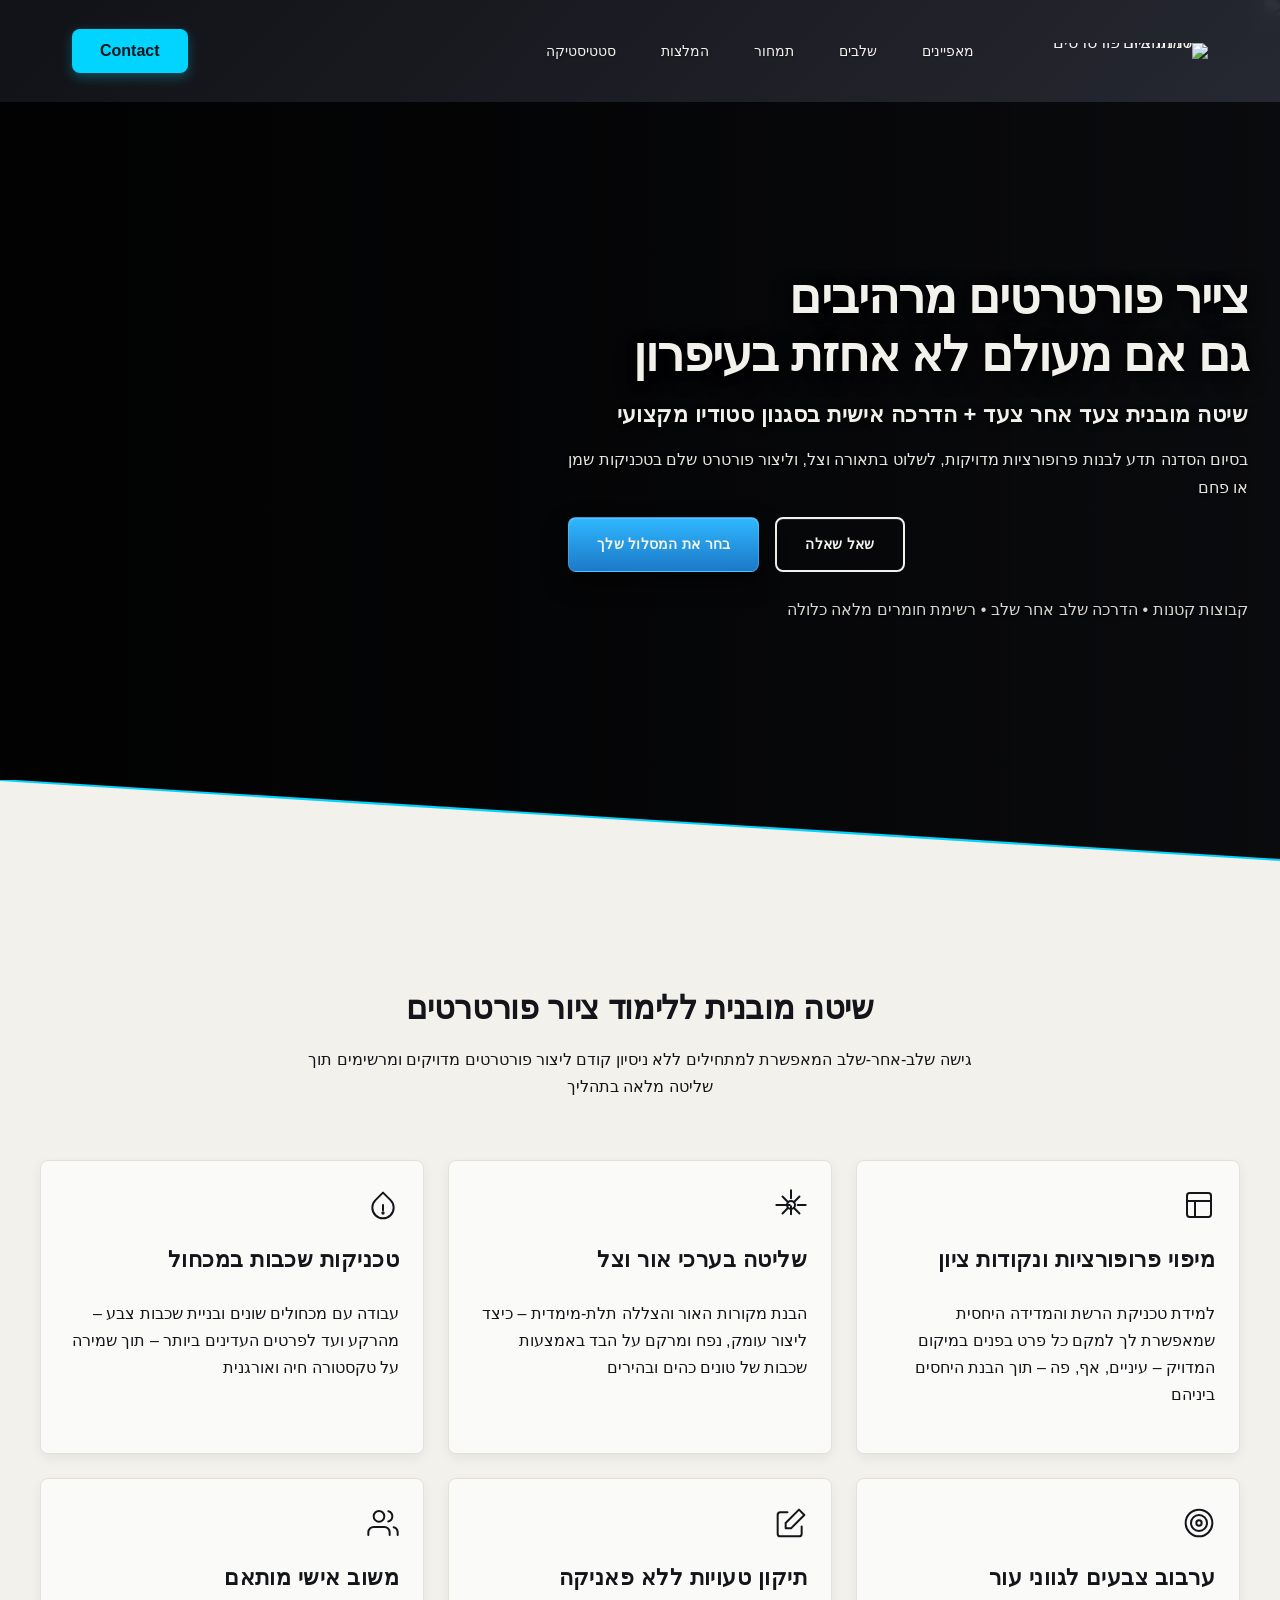
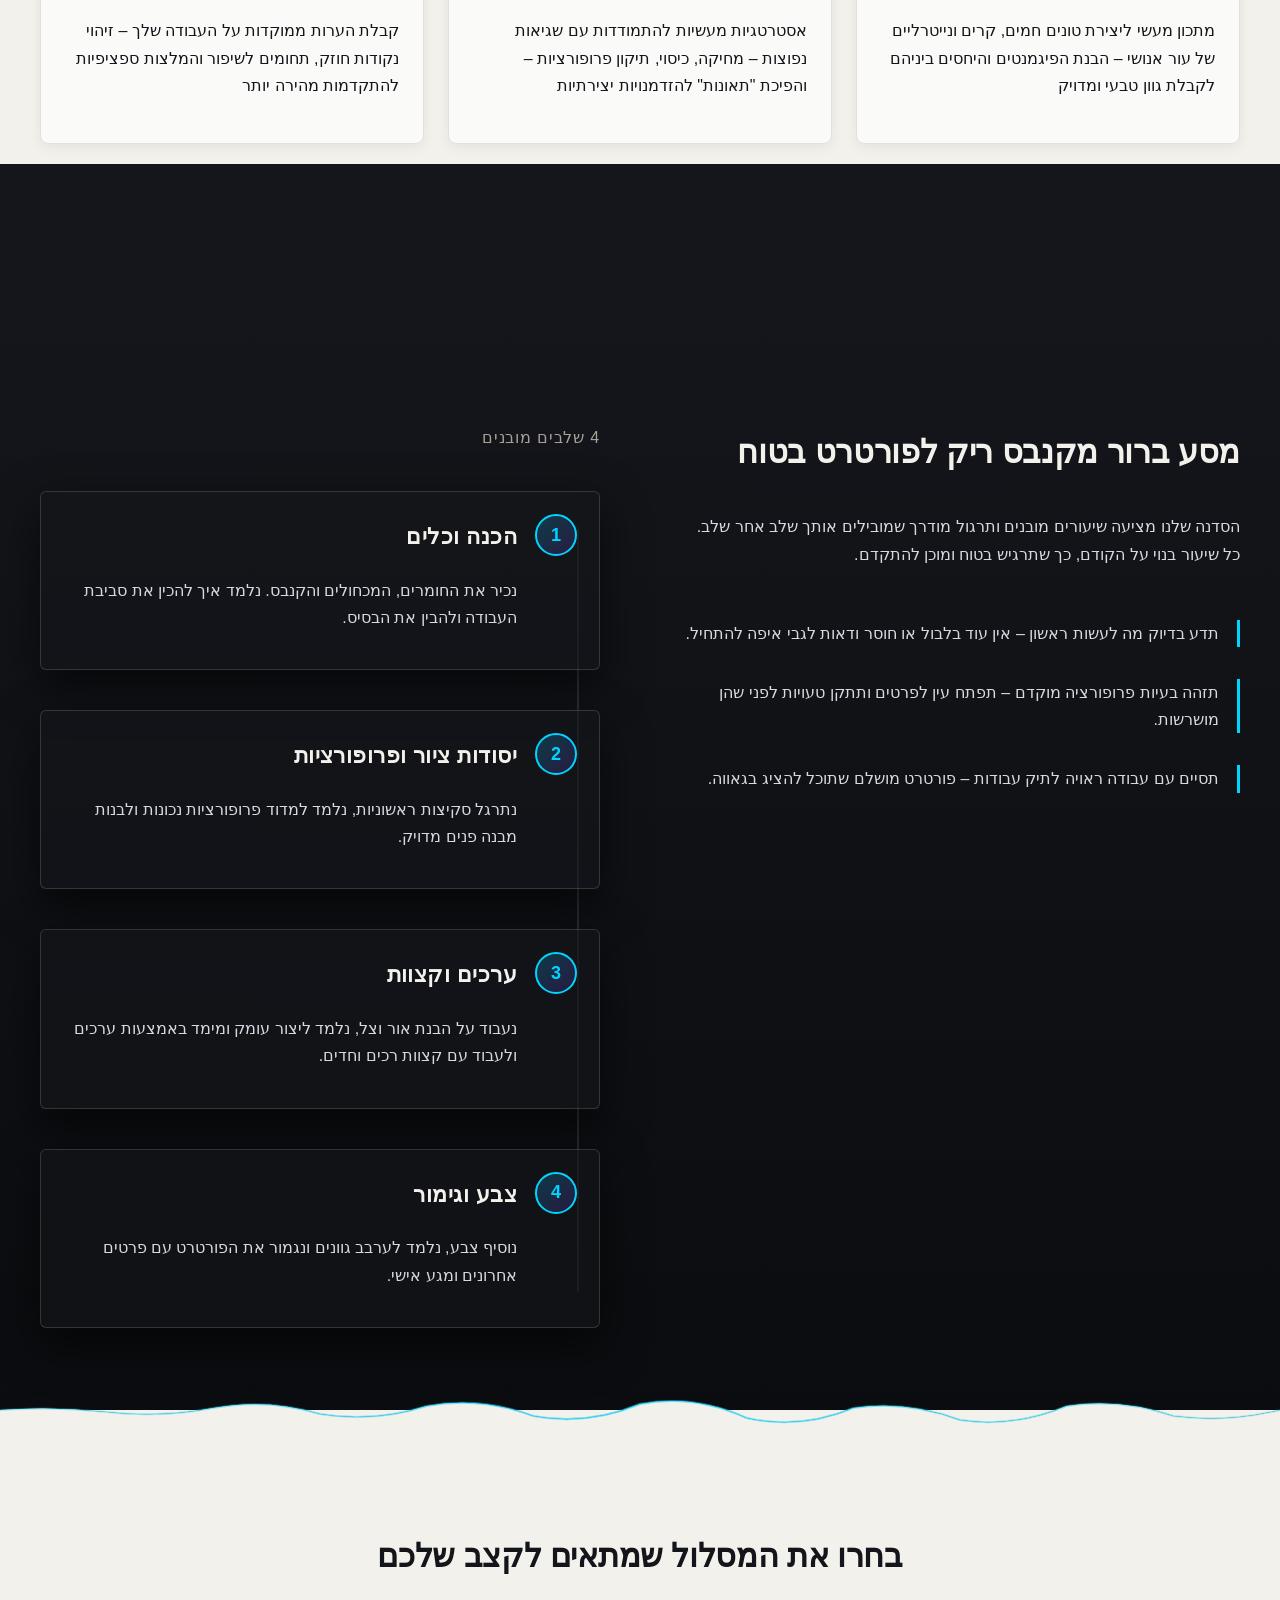
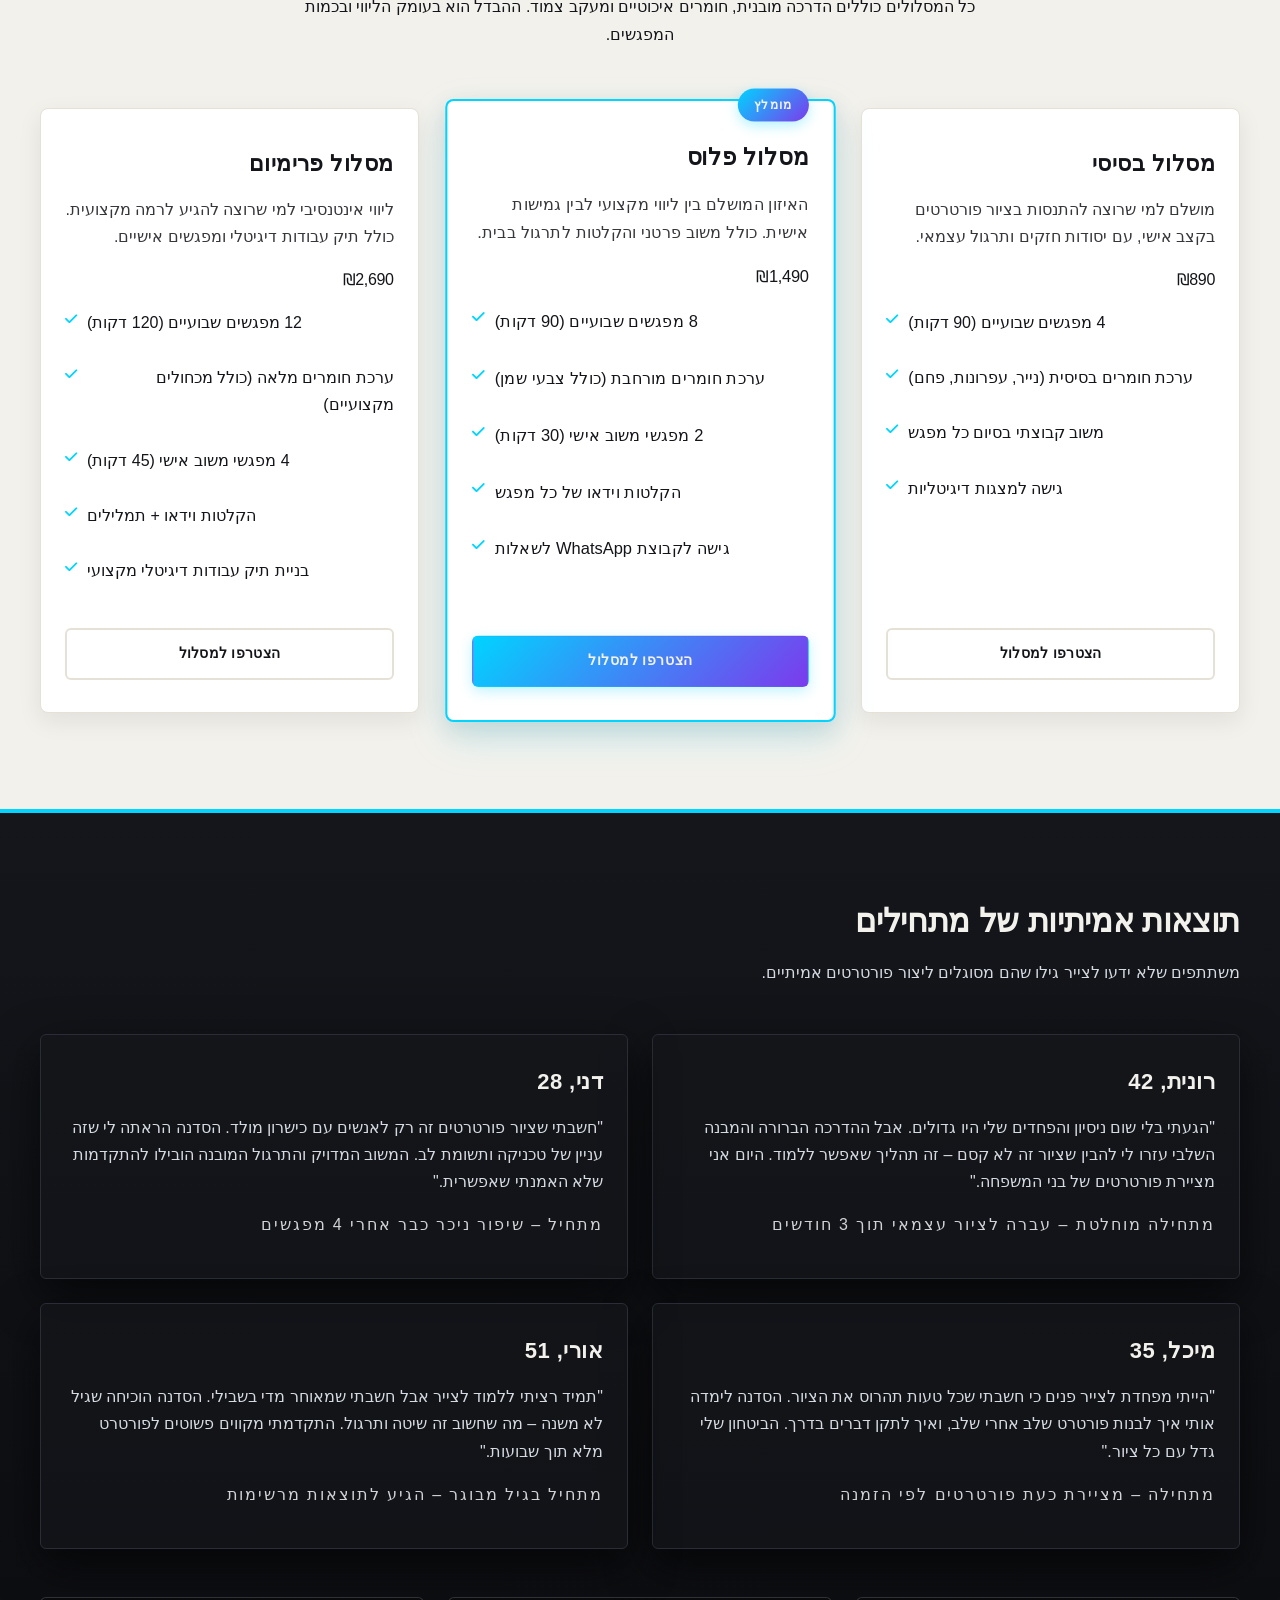
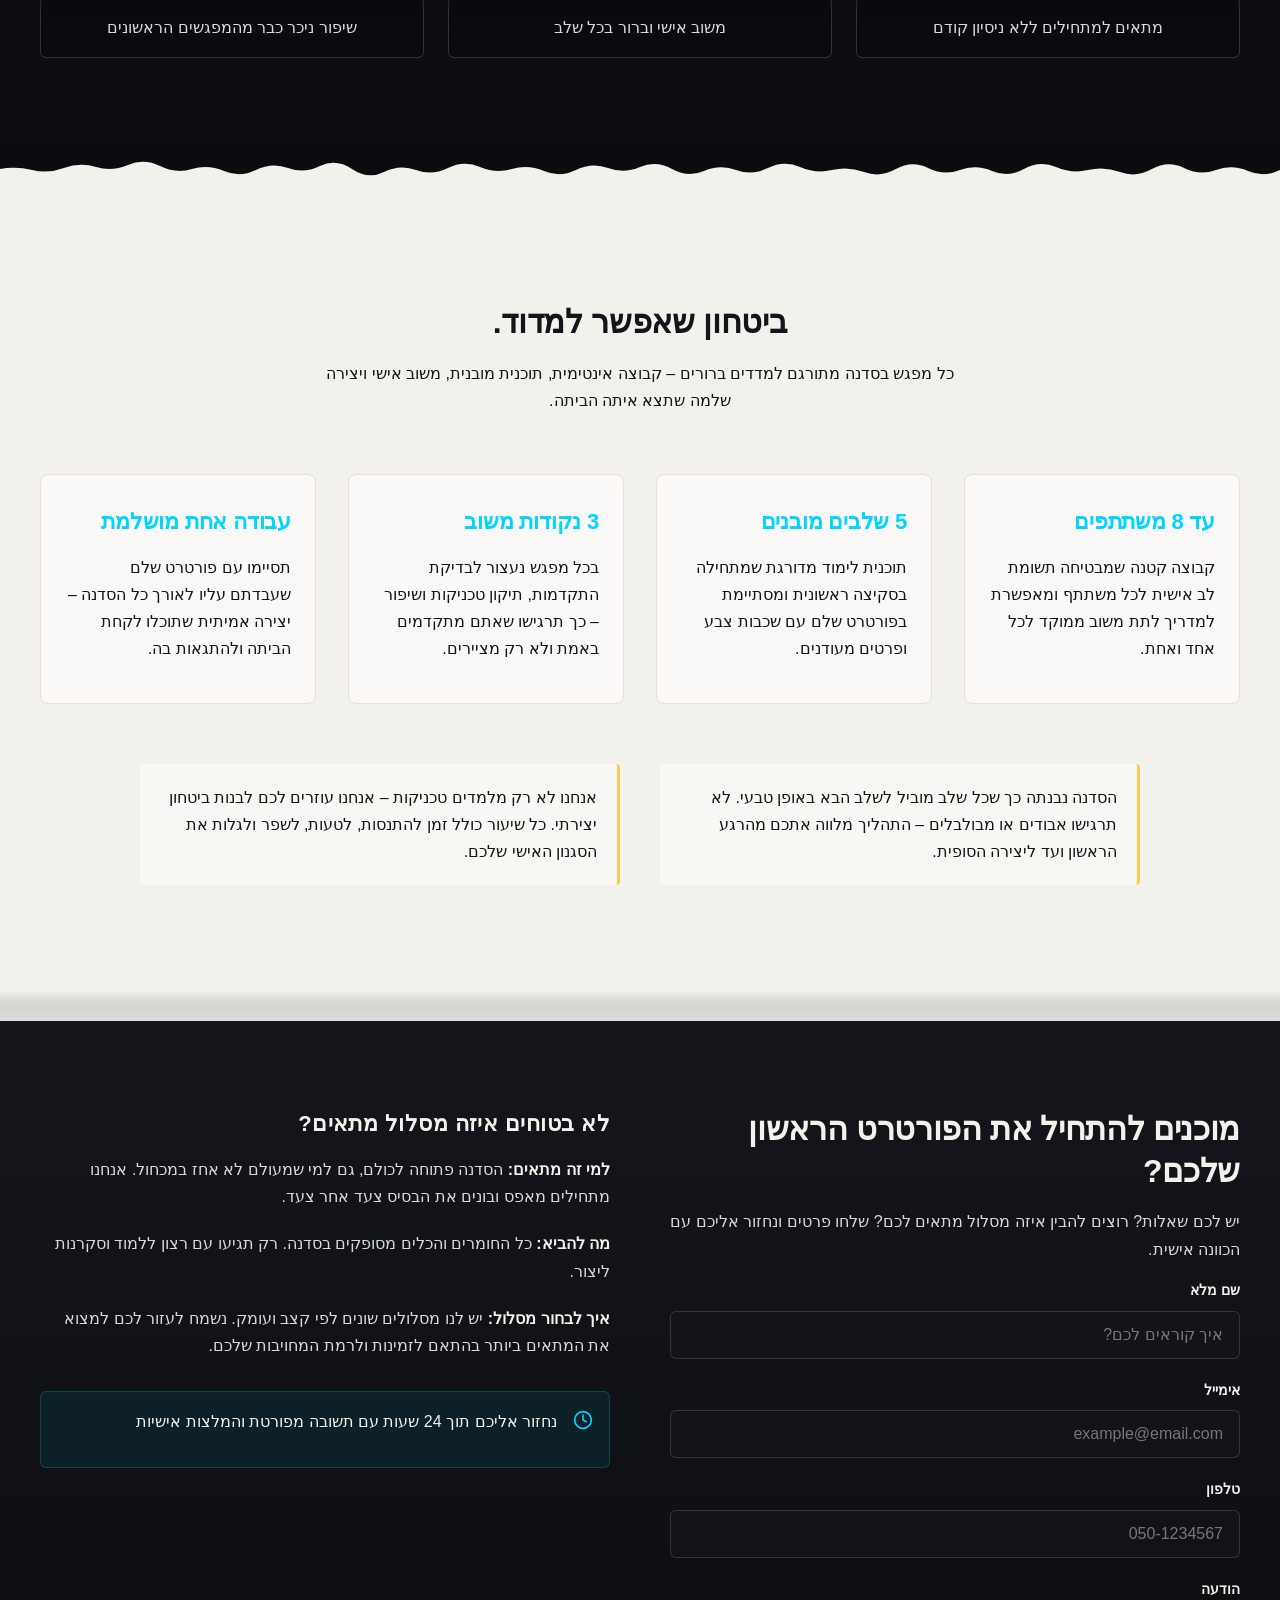
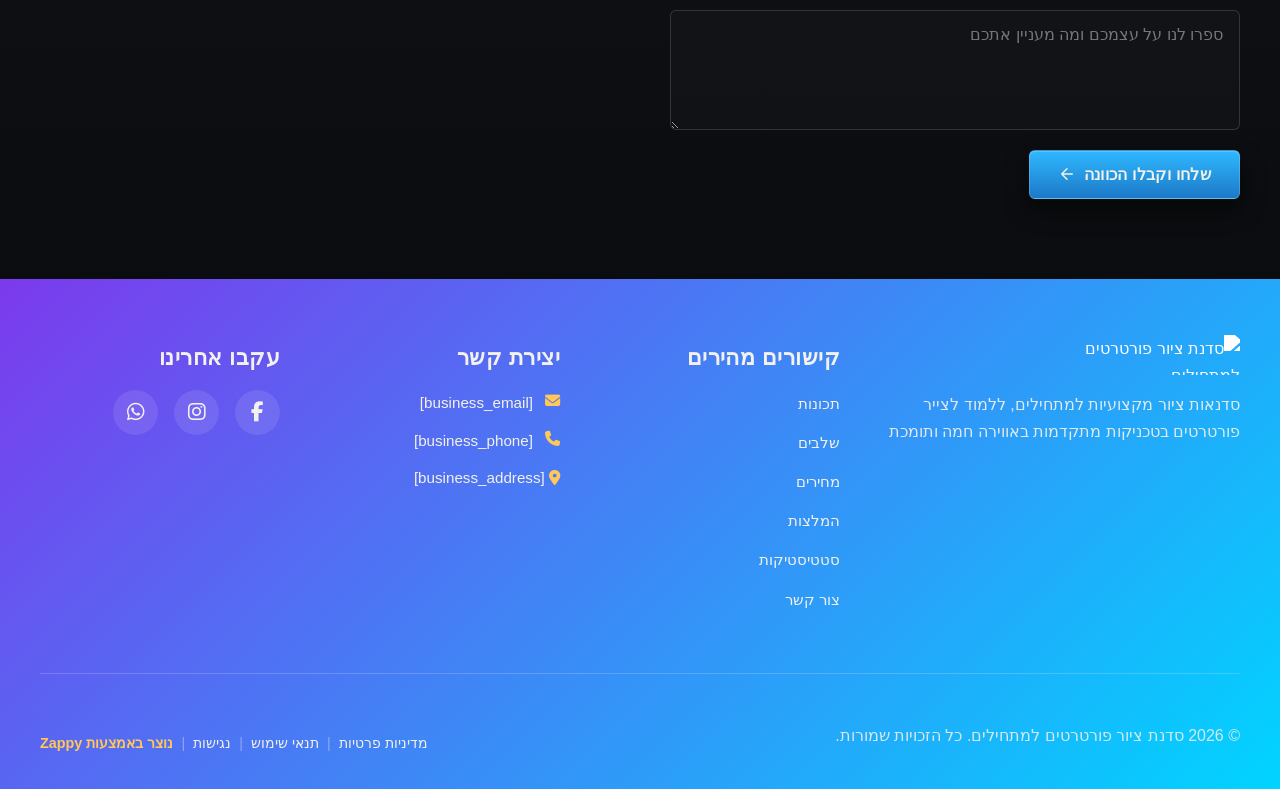
==== commit bfa1485a: "Background sync: Progressive GitHub Sync" ====
--- a/index.html
+++ b/index.html
@@ -325,16 +325,16 @@
 
   <nav class="navbar" dir="rtl">
   <button class="mobile-toggle" id="mobileToggle" aria-label="תפריט">
-    <svg class="hamburger-icon" width="24" height="24" viewbox="0 0 24 24" fill="none">
+    <svg class="hamburger-icon" width="24" height="24" viewBox="0 0 24 24" fill="none">
       <path d="M3 12h18M3 6h18M3 18h18" stroke="currentColor" stroke-width="2" stroke-linecap="round"></path>
     </svg>
-    <svg class="close-icon" width="24" height="24" viewbox="0 0 24 24" fill="none" style="display: none;">
+    <svg class="close-icon" width="24" height="24" viewBox="0 0 24 24" fill="none" style="display: none;">
       <path d="M18 6L6 18M6 6l12 12" stroke="currentColor" stroke-width="2" stroke-linecap="round"></path>
     </svg>
   </button>
   
   <button class="phone-header-btn" data-phone="[business_phone]" aria-label="התקשר">
-    <svg width="20" height="20" viewbox="0 0 24 24" fill="currentColor">
+    <svg width="20" height="20" viewBox="0 0 24 24" fill="currentColor">
       <path d="M22 16.92v3a2 2 0 0 1-2.18 2 19.79 19.79 0 0 1-8.63-3.07 19.5 19.5 0 0 1-6-6 19.79 19.79 0 0 1-3.07-8.67A2 2 0 0 1 4.11 2h3a2 2 0 0 1 2 1.72 12.84 12.84 0 0 0 .7 2.81 2 2 0 0 1-.45 2.11L8.09 9.91a16 16 0 0 0 6 6l1.27-1.27a2 2 0 0 1 2.11-.45 12.84 12.84 0 0 0 2.81.7A2 2 0 0 1 22 16.92z"></path>
     </svg>
   </button>
@@ -792,7 +792,7 @@
   
   <div class="index-hero-section__content-wrapper">
     <div class="index-hero-section__content">
-      <h1 class="index-hero-section__headline">צייר פורטרטים מרהיבים<br>גם אם מעולם לא אחזת מכחול</h1>
+      <h1 class="index-hero-section__headline">צייר פורטרטים מרהיבים<br>גם אם מעולם לא אחזת בעיפרון</h1>
       
       <h3 class="index-hero-section__subheadline">שיטה מובנית צעד אחר צעד + הדרכה אישית בסגנון סטודיו מקצועי</h3>
       
@@ -808,7 +808,7 @@
   </div>
   
   <div class="index-hero-section__divider-wrapper">
-    <svg data-no-icon-edit="true" aria-hidden="true" viewbox="0 0 1200 120" preserveaspectratio="none" xmlns="http://www.w3.org/2000/svg">
+    <svg aria-hidden="true" viewBox="0 0 1200 120" preserveAspectRatio="none" xmlns="http://www.w3.org/2000/svg">
       <defs>
         <linearGradient id="index-hero-neon-line" x1="0%" y1="0%" x2="100%" y2="0%">
           <stop offset="0%" style="stop-color:var(--primary);stop-"></stop>
@@ -834,7 +834,7 @@
       <div class="index-features-card">
         <div class="index-features-card-content">
           <div class="index-features-icon-wrapper">
-            <svg data-element-type="icon" data-icon-type="svg" viewbox="0 0 24 24" fill="none" stroke="currentColor" stroke-width="1.5" stroke-linecap="round" stroke-linejoin="round">
+            <svg data-element-type="icon" data-icon-type="svg" viewBox="0 0 24 24" fill="none" stroke="currentColor" stroke-width="1.5" stroke-linecap="round" stroke-linejoin="round">
               <rect x="3" y="3" width="18" height="18" rx="2"></rect>
               <line x1="3" y1="9" x2="21" y2="9"></line>
               <line x1="9" y1="21" x2="9" y2="9"></line>
@@ -850,7 +850,7 @@
       <div class="index-features-card">
         <div class="index-features-card-content">
           <div class="index-features-icon-wrapper">
-            <svg data-element-type="icon" data-icon-type="svg" viewbox="0 0 24 24" fill="none" stroke="currentColor" stroke-width="1.5" stroke-linecap="round" stroke-linejoin="round">
+            <svg data-element-type="icon" data-icon-type="svg" viewBox="0 0 24 24" fill="none" stroke="currentColor" stroke-width="1.5" stroke-linecap="round" stroke-linejoin="round">
               <circle cx="12" cy="12" r="3"></circle>
               <path d="M12 1v6m0 6v6m11-7h-6m-6 0H1"></path>
               <path d="M18.36 5.64l-4.24 4.24m-4.24 4.24L5.64 18.36m12.72 0l-4.24-4.24m-4.24-4.24L5.64 5.64"></path>
@@ -866,7 +866,7 @@
       <div class="index-features-card">
         <div class="index-features-card-content">
           <div class="index-features-icon-wrapper">
-            <svg data-element-type="icon" data-icon-type="svg" viewbox="0 0 24 24" fill="none" stroke="currentColor" stroke-width="1.5" stroke-linecap="round" stroke-linejoin="round">
+            <svg data-element-type="icon" data-icon-type="svg" viewBox="0 0 24 24" fill="none" stroke="currentColor" stroke-width="1.5" stroke-linecap="round" stroke-linejoin="round">
               <path d="M12 2.69l5.66 5.66a8 8 0 1 1-11.31 0z"></path>
               <path d="M12 16v-4"></path>
               <circle cx="12" cy="18" r="0.5" fill="currentColor"></circle>
@@ -882,7 +882,7 @@
       <div class="index-features-card">
         <div class="index-features-card-content">
           <div class="index-features-icon-wrapper">
-            <svg data-element-type="icon" data-icon-type="svg" viewbox="0 0 24 24" fill="none" stroke="currentColor" stroke-width="1.5" stroke-linecap="round" stroke-linejoin="round">
+            <svg data-element-type="icon" data-icon-type="svg" viewBox="0 0 24 24" fill="none" stroke="currentColor" stroke-width="1.5" stroke-linecap="round" stroke-linejoin="round">
               <circle cx="12" cy="12" r="10"></circle>
               <circle cx="12" cy="12" r="6"></circle>
               <circle cx="12" cy="12" r="2"></circle>
@@ -898,7 +898,7 @@
       <div class="index-features-card">
         <div class="index-features-card-content">
           <div class="index-features-icon-wrapper">
-            <svg data-element-type="icon" data-icon-type="svg" viewbox="0 0 24 24" fill="none" stroke="currentColor" stroke-width="1.5" stroke-linecap="round" stroke-linejoin="round">
+            <svg data-element-type="icon" data-icon-type="svg" viewBox="0 0 24 24" fill="none" stroke="currentColor" stroke-width="1.5" stroke-linecap="round" stroke-linejoin="round">
               <path d="M20 14.66V20a2 2 0 0 1-2 2H4a2 2 0 0 1-2-2V6a2 2 0 0 1 2-2h5.34"></path>
               <polygon points="18 2 22 6 12 16 8 16 8 12 18 2"></polygon>
             </svg>
@@ -913,7 +913,7 @@
       <div class="index-features-card">
         <div class="index-features-card-content">
           <div class="index-features-icon-wrapper">
-            <svg data-element-type="icon" data-icon-type="svg" viewbox="0 0 24 24" fill="none" stroke="currentColor" stroke-width="1.5" stroke-linecap="round" stroke-linejoin="round">
+            <svg data-element-type="icon" data-icon-type="svg" viewBox="0 0 24 24" fill="none" stroke="currentColor" stroke-width="1.5" stroke-linecap="round" stroke-linejoin="round">
               <path d="M17 21v-2a4 4 0 0 0-4-4H5a4 4 0 0 0-4 4v2"></path>
               <circle cx="9" cy="7" r="4"></circle>
               <path d="M23 21v-2a4 4 0 0 0-3-3.87m-4-12a4 4 0 0 1 0 7.75"></path>
@@ -929,7 +929,7 @@
   </div>
   
   <div class="index-features-divider-wrapper">
-    <svg data-no-icon-edit="true" aria-hidden="true" viewbox="0 0 1200 120" preserveaspectratio="none" xmlns="http://www.w3.org/2000/svg">
+    <svg aria-hidden="true" viewBox="0 0 1200 120" preserveAspectRatio="none" xmlns="http://www.w3.org/2000/svg">
       <defs>
         <linearGradient id="index-features-gradient" x1="0%" y1="0%" x2="0%" y2="100%">
           <stop offset="0%" style="stop-color:var(--bg-light);stop-opacity:1"></stop>
@@ -988,7 +988,7 @@
     </div>
   </div>
   <div class="index-steps-divider-wrapper">
-    <svg data-no-icon-edit="true" aria-hidden="true" viewbox="0 0 1200 60" preserveaspectratio="none" xmlns="http://www.w3.org/2000/svg">
+    <svg aria-hidden="true" viewBox="0 0 1200 60" preserveAspectRatio="none" xmlns="http://www.w3.org/2000/svg">
       <defs>
         <linearGradient id="index-steps-neon-gradient" x1="0%" y1="0%" x2="100%" y2="0%">
           <stop offset="0%" style="stop-color:rgba(0,212,255,0.3);stop-opacity:1"></stop>
@@ -1059,7 +1059,7 @@
 
   <!-- Bottom Divider: Neon Rail -->
   <div class="index-pricing-section__divider-wrapper">
-    <svg data-no-icon-edit="true" aria-hidden="true" viewbox="0 0 1200 4" preserveaspectratio="none" xmlns="http://www.w3.org/2000/svg">
+    <svg aria-hidden="true" viewBox="0 0 1200 4" preserveAspectRatio="none" xmlns="http://www.w3.org/2000/svg">
       <defs>
         <linearGradient id="neonRailGradient" x1="0%" y1="0%" x2="100%" y2="0%">
           <stop offset="0%" style="stop-color:var(--primary);stop-opacity:1"></stop>
@@ -1113,10 +1113,10 @@
   </div>
 
   <div class="index-testimonials-divider-wrapper">
-    <svg data-no-icon-edit="true" aria-hidden="true" viewbox="0 0 1200 90" preserveaspectratio="none" xmlns="http://www.w3.org/2000/svg">
+    <svg aria-hidden="true" viewBox="0 0 1200 90" preserveAspectRatio="none" xmlns="http://www.w3.org/2000/svg">
       <defs>
         <filter id="torn-shadow" x="-50%" y="-50%" width="200%" height="200%">
-          <feGaussianBlur in="SourceAlpha" stddeviation="3"></feGaussianBlur>
+          <feGaussianBlur in="SourceAlpha" stdDeviation="3"></feGaussianBlur>
           <feOffset dx="0" dy="2" result="offsetblur"></feOffset>
           <feComponentTransfer>
             <feFuncA type="linear" slope="0.3"></feFuncA>
@@ -1169,7 +1169,7 @@
   </div>
 
   <div class="index-stats-section__divider-wrapper">
-    <svg data-no-icon-edit="true" aria-hidden="true" viewbox="0 0 1200 60" preserveaspectratio="none" xmlns="http://www.w3.org/2000/svg">
+    <svg aria-hidden="true" viewBox="0 0 1200 60" preserveAspectRatio="none" xmlns="http://www.w3.org/2000/svg">
       <defs>
         <linearGradient id="stats-divider-line" x1="100%" y1="0%" x2="0%" y2="0%">
           <stop offset="0%" style="stop-color:var(--accent);stop-"></stop>
@@ -1221,7 +1221,7 @@
           
           <button type="submit" class="index-contact-submit-btn">
             שלחו וקבלו הכוונה
-            <svg data-element-type="icon" data-icon-type="svg" width="18" height="18" viewbox="0 0 24 24" fill="none" xmlns="http://www.w3.org/2000/svg" style="margin-inline-start: 8px;">
+            <svg data-element-type="icon" data-icon-type="svg" width="18" height="18" viewBox="0 0 24 24" fill="none" xmlns="http://www.w3.org/2000/svg" style="margin-inline-start: 8px;">
               <path d="M5 12H19M19 12L12 5M19 12L12 19" stroke="currentColor" stroke-width="2" stroke-linecap="round" stroke-linejoin="round"></path>
             </svg>
           </button>
@@ -1245,7 +1245,7 @@
         </div>
         
         <div class="index-contact-promise">
-          <svg data-element-type="icon" data-icon-type="svg" width="20" height="20" viewbox="0 0 24 24" fill="none" xmlns="http://www.w3.org/2000/svg" style="margin-inline-end: 8px; flex-shrink: 0;">
+          <svg data-element-type="icon" data-icon-type="svg" width="20" height="20" viewBox="0 0 24 24" fill="none" xmlns="http://www.w3.org/2000/svg" style="margin-inline-end: 8px; flex-shrink: 0;">
             <path d="M12 22C17.5228 22 22 17.5228 22 12C22 6.47715 17.5228 2 12 2C6.47715 2 2 6.47715 2 12C2 17.5228 6.47715 22 12 22Z" stroke="currentColor" stroke-width="2"></path>
             <path d="M12 6V12L16 14" stroke="currentColor" stroke-width="2" stroke-linecap="round"></path>
           </svg>
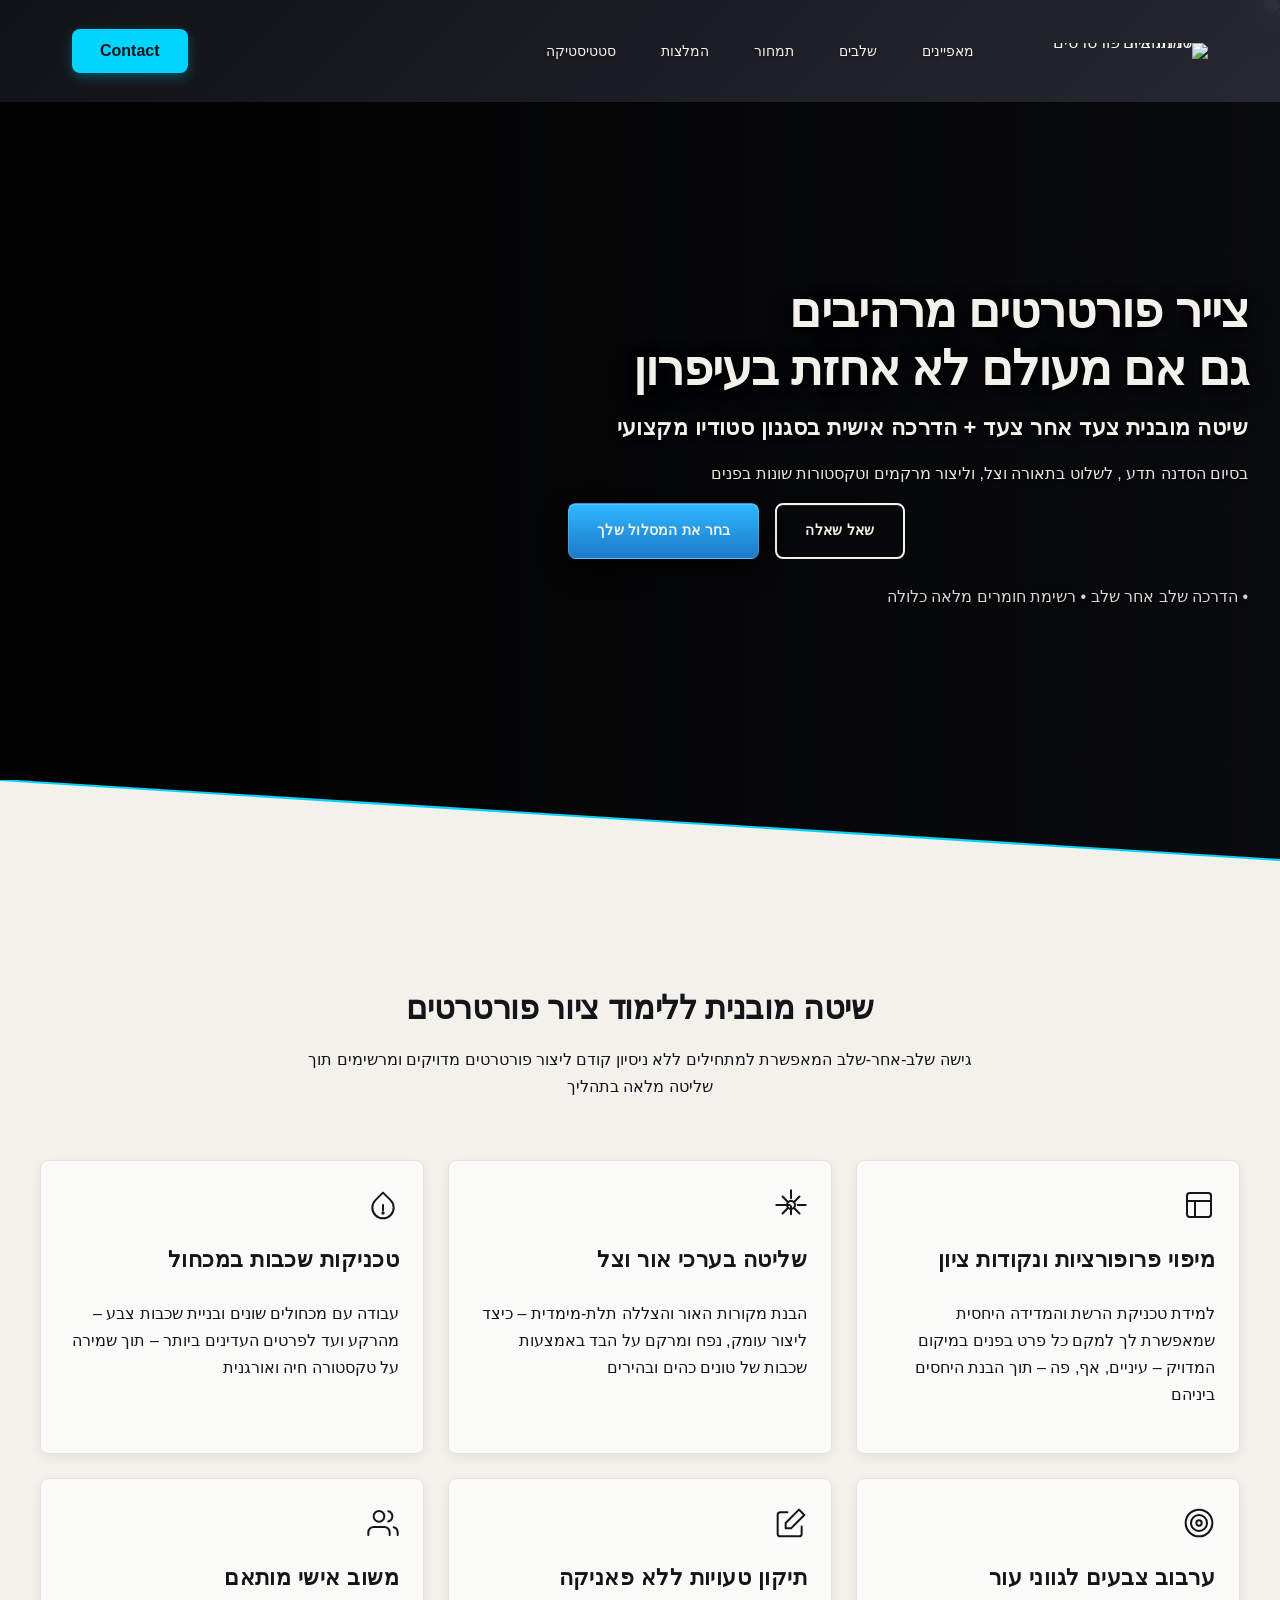
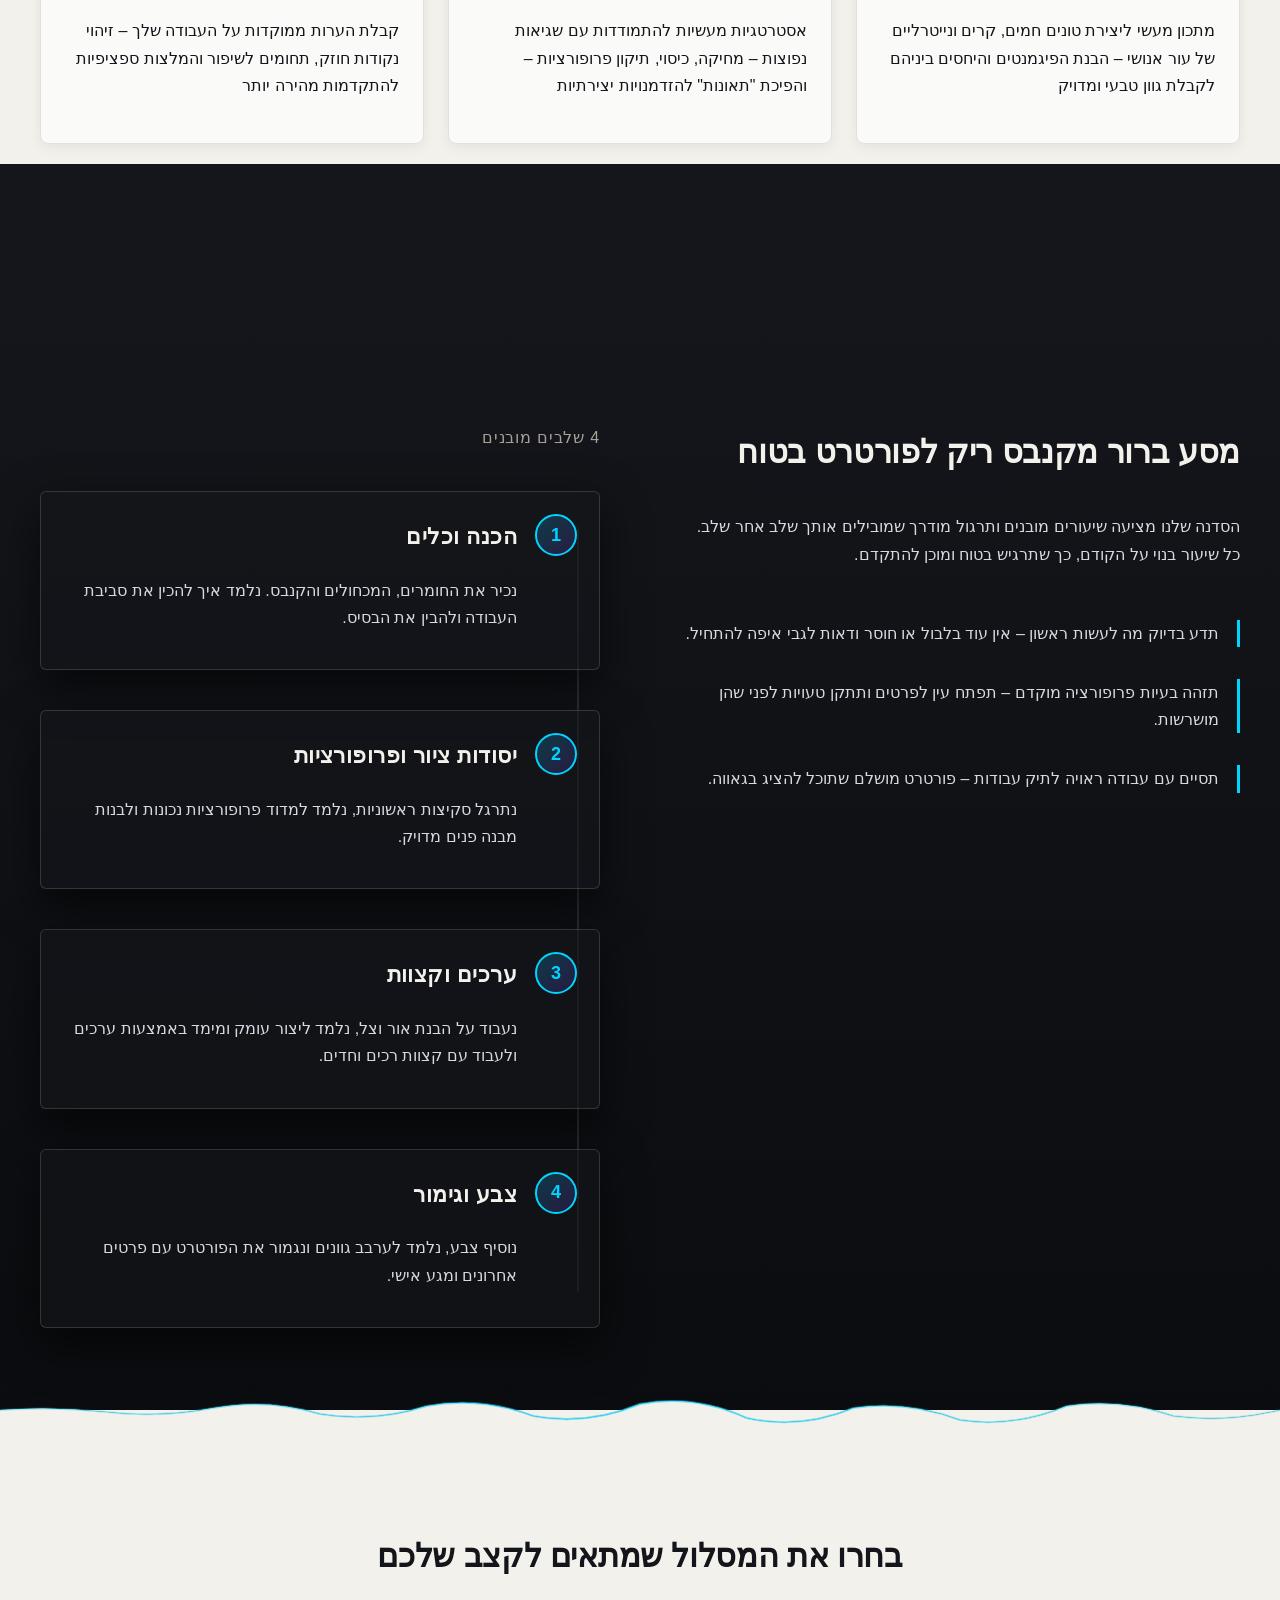
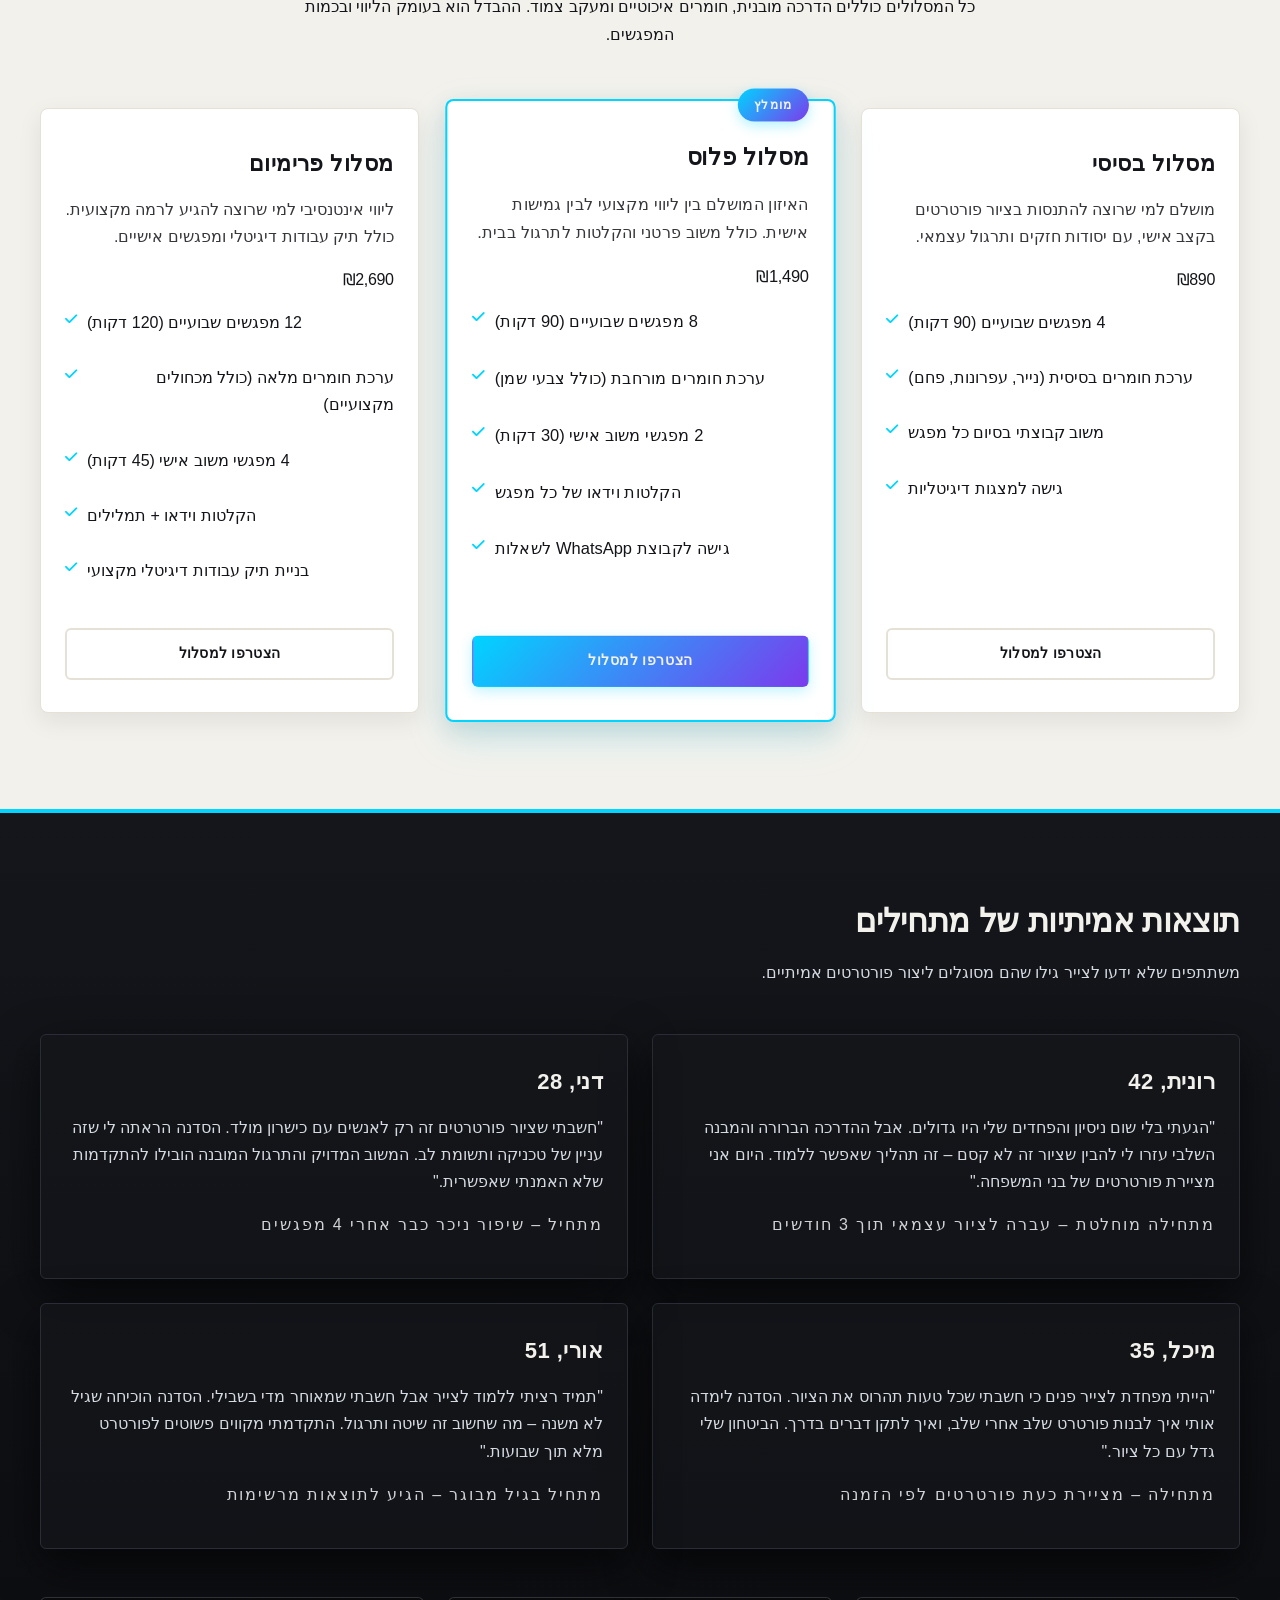
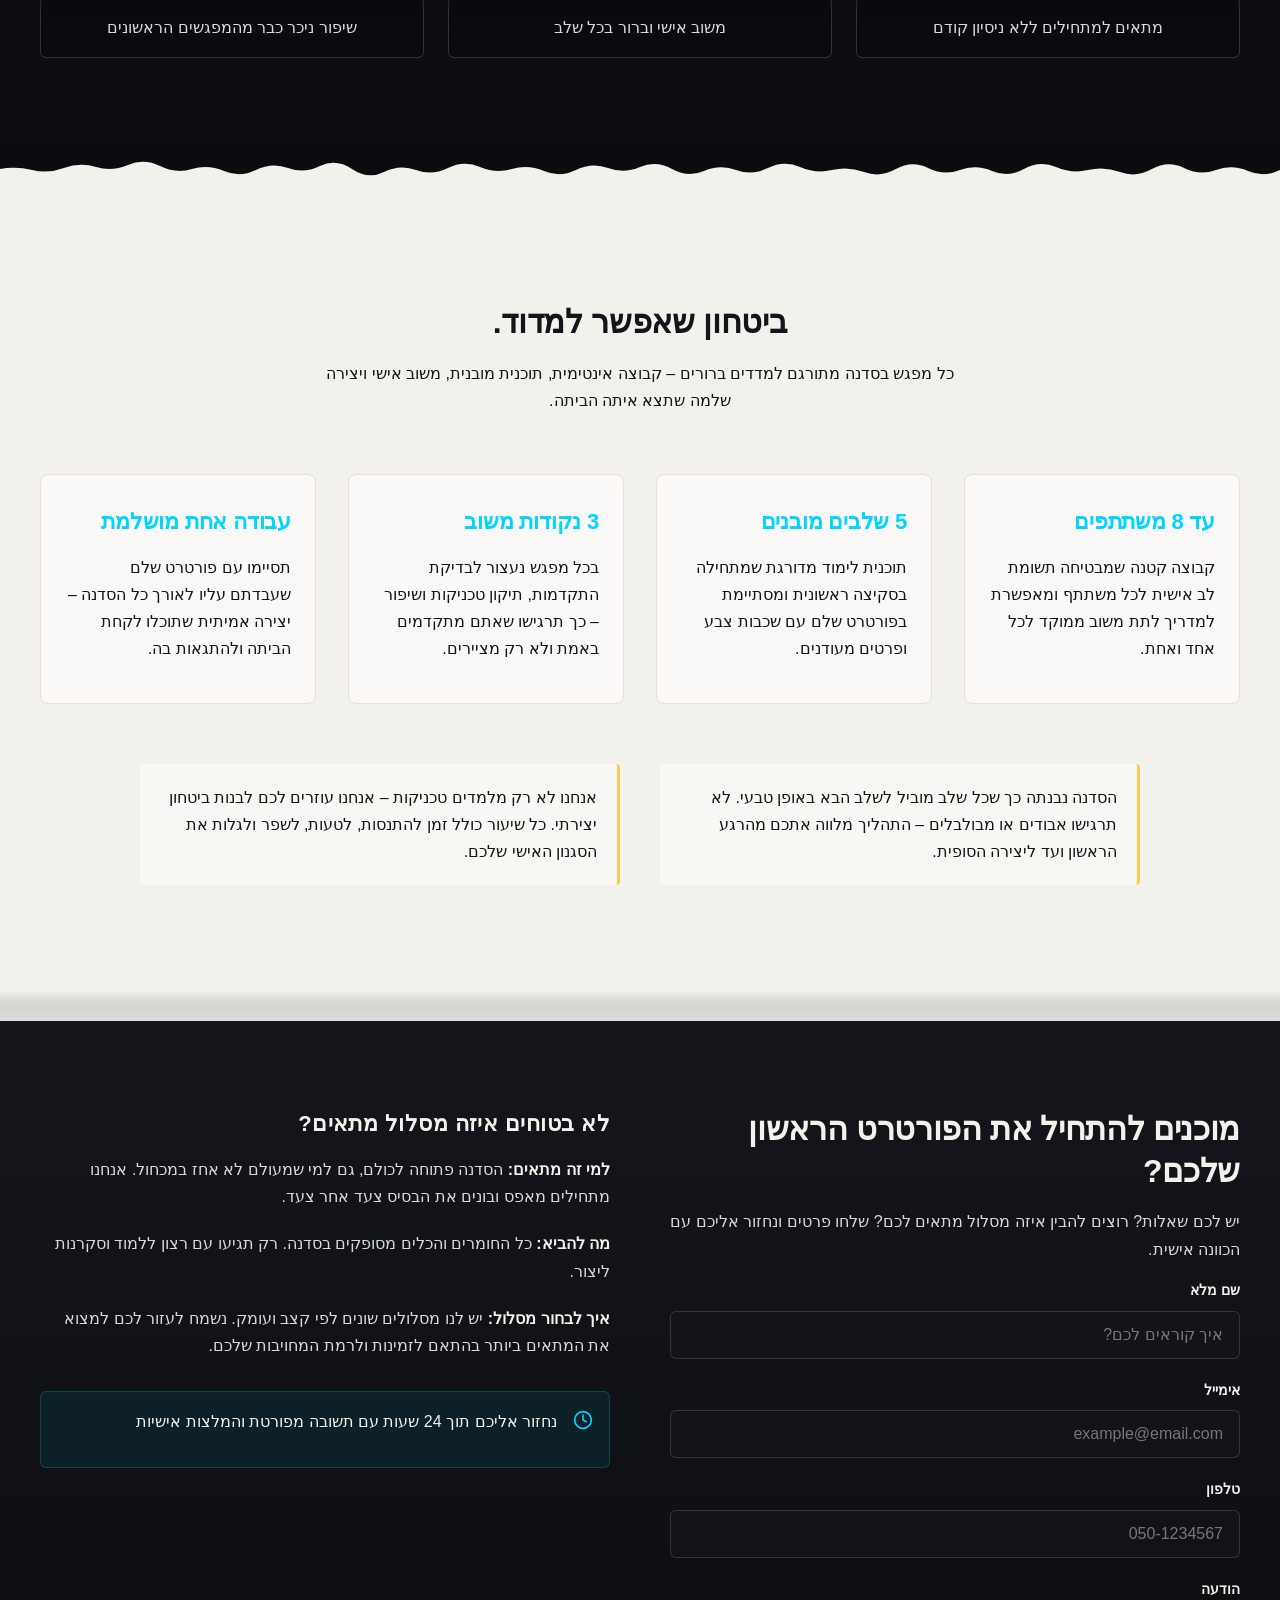
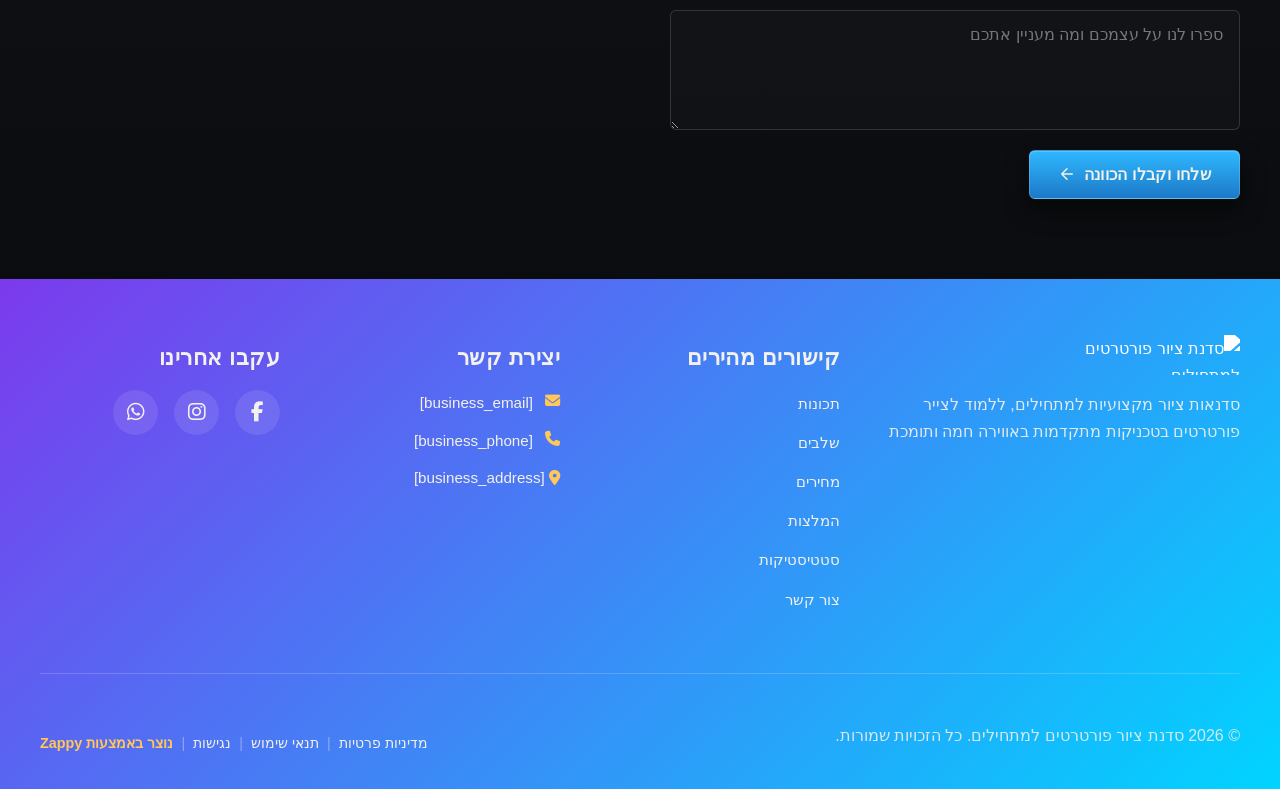
==== commit 62702873: "Background sync: Progressive GitHub Sync" ====
--- a/index.html
+++ b/index.html
@@ -796,14 +796,14 @@
       
       <h3 class="index-hero-section__subheadline">שיטה מובנית צעד אחר צעד + הדרכה אישית בסגנון סטודיו מקצועי</h3>
       
-      <p class="index-hero-section__description">בסיום הסדנה תדע לבנות פרופורציות מדויקות, לשלוט בתאורה וצל, וליצור פורטרט שלם בטכניקות שמן או פחם</p>
+      <p class="index-hero-section__description">בסיום הסדנה תדע , לשלוט בתאורה וצל, וליצור מרקמים וטקסטורות שונות בפנים</p>
       
       <div class="index-hero-section__cta-group">
         <a href="#pricing" class="index-hero-section__btn index-hero-section__btn--primary">בחר את המסלול שלך</a>
         <a href="#contact" class="index-hero-section__btn index-hero-section__btn--secondary">שאל שאלה</a>
       </div>
       
-      <p class="index-hero-section__trust-cue">קבוצות קטנות • הדרכה שלב אחר שלב • רשימת חומרים מלאה כלולה</p>
+      <p class="index-hero-section__trust-cue">• הדרכה שלב אחר שלב • רשימת חומרים מלאה כלולה</p>
     </div>
   </div>
   
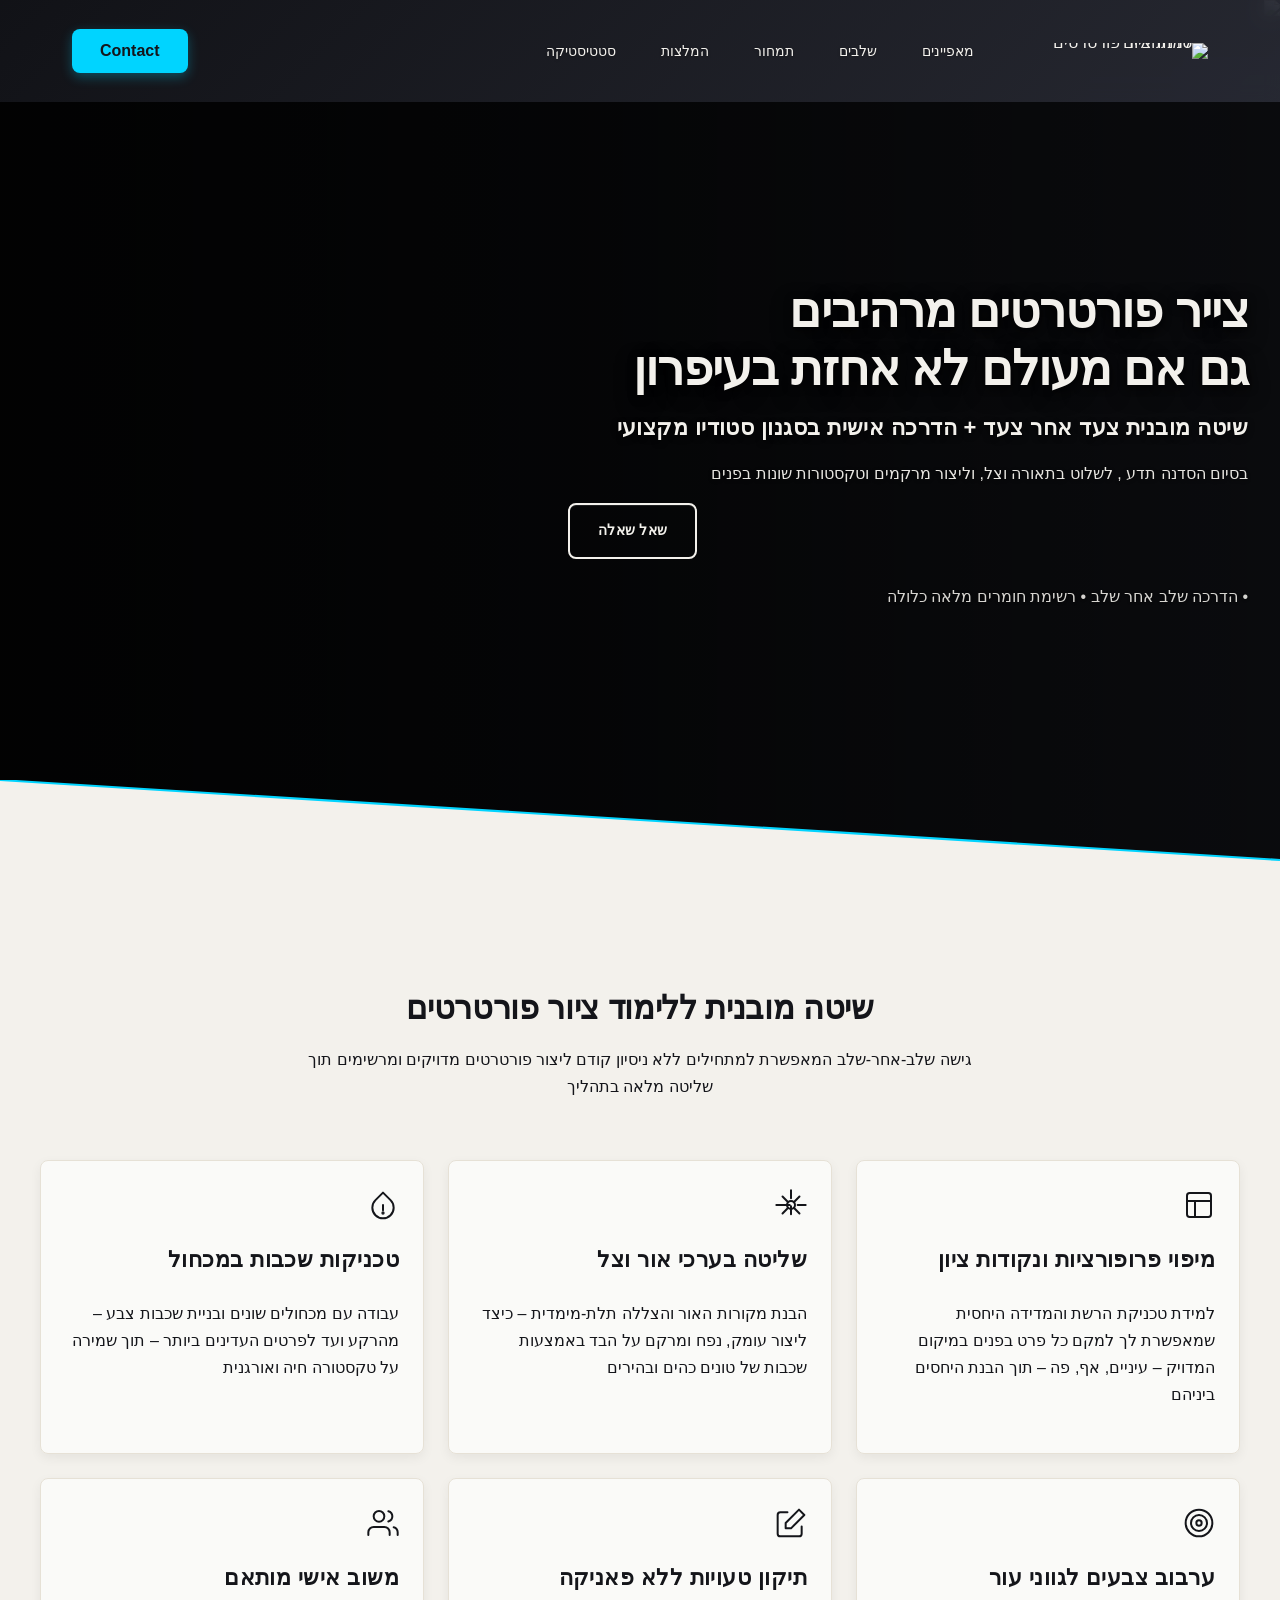
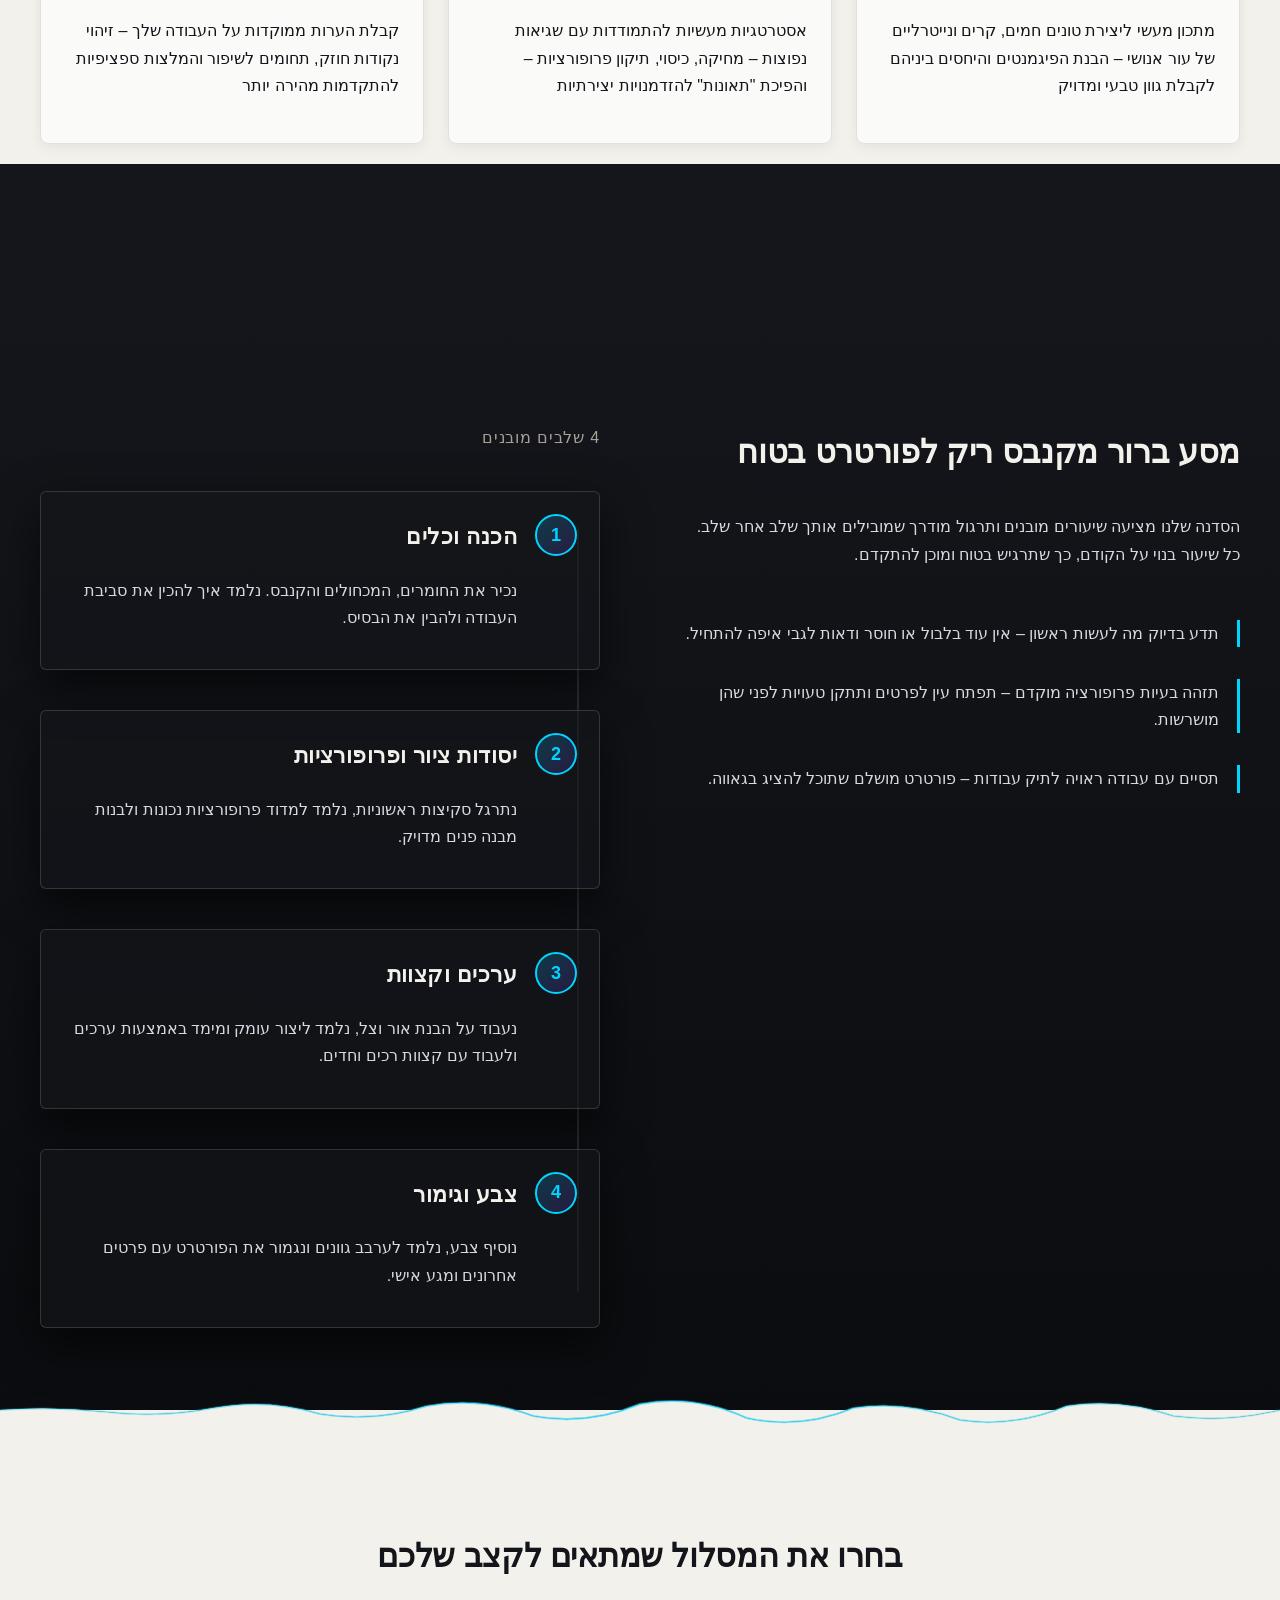
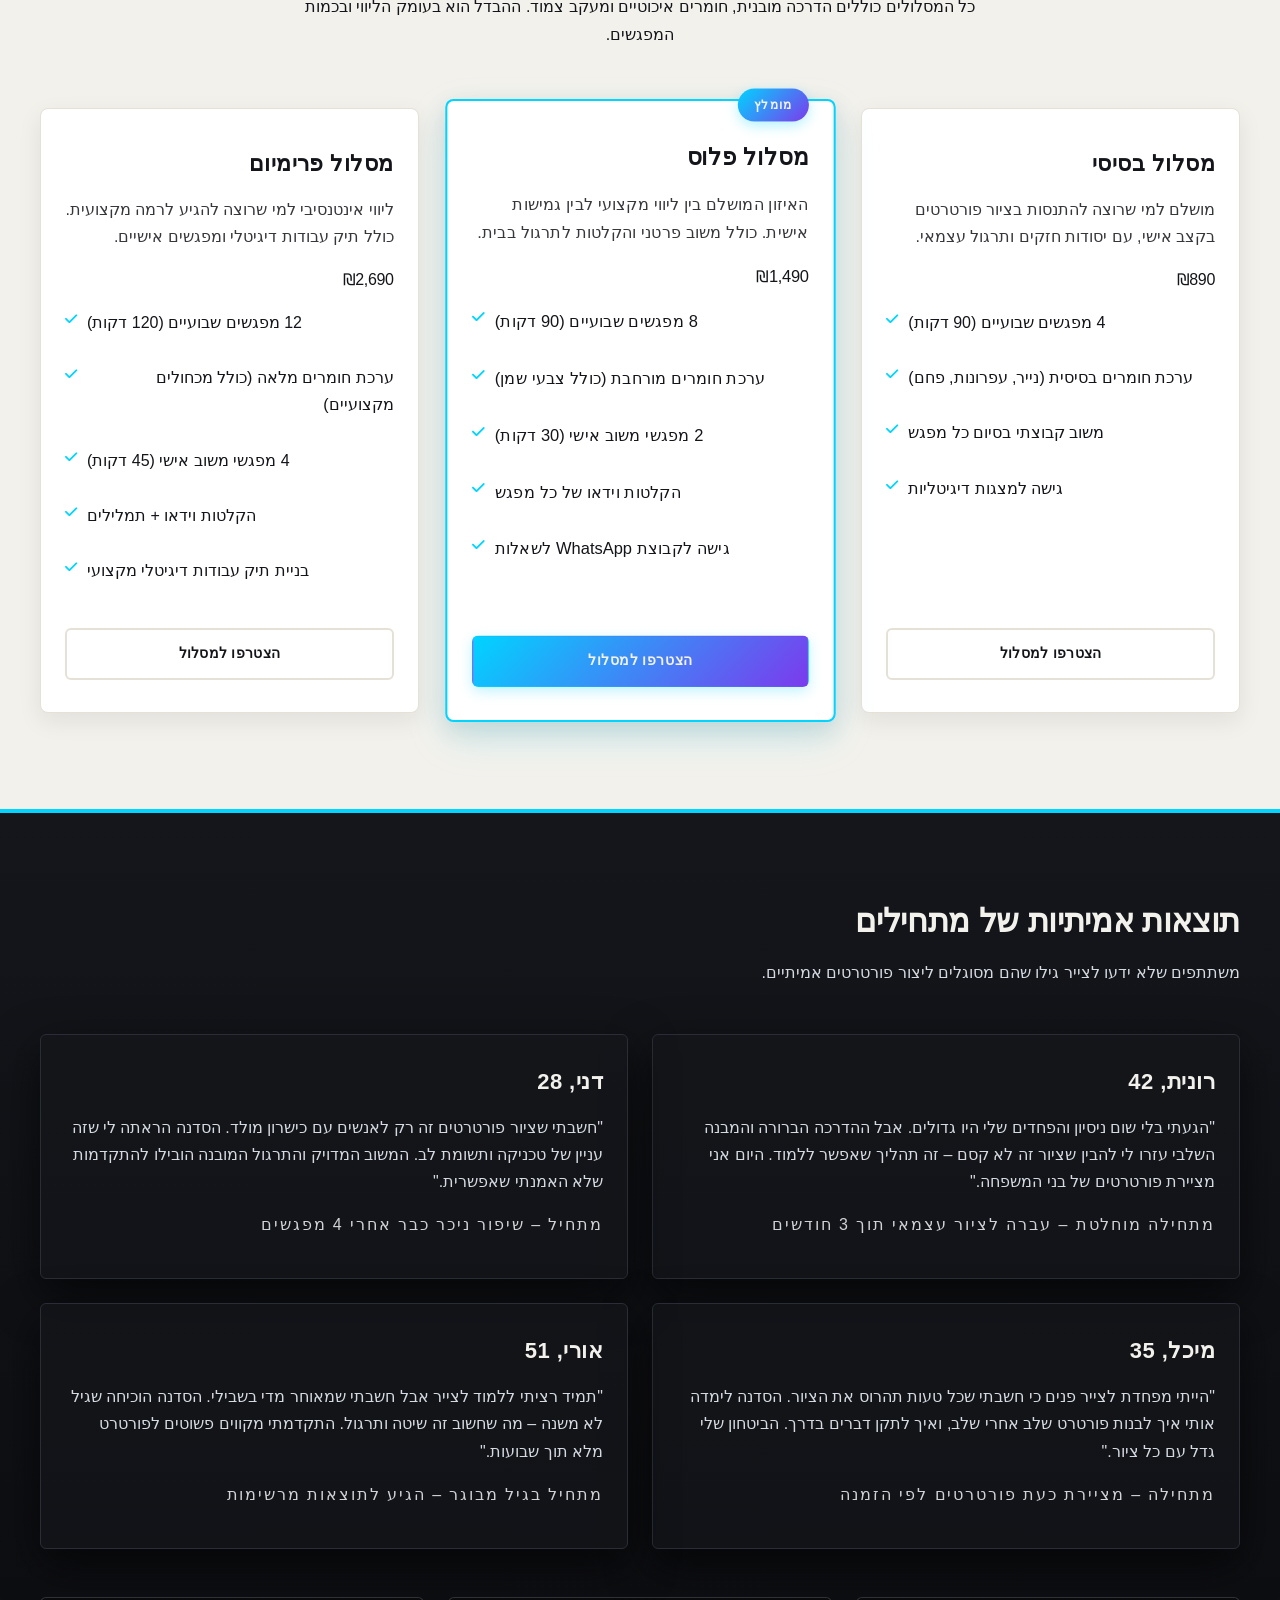
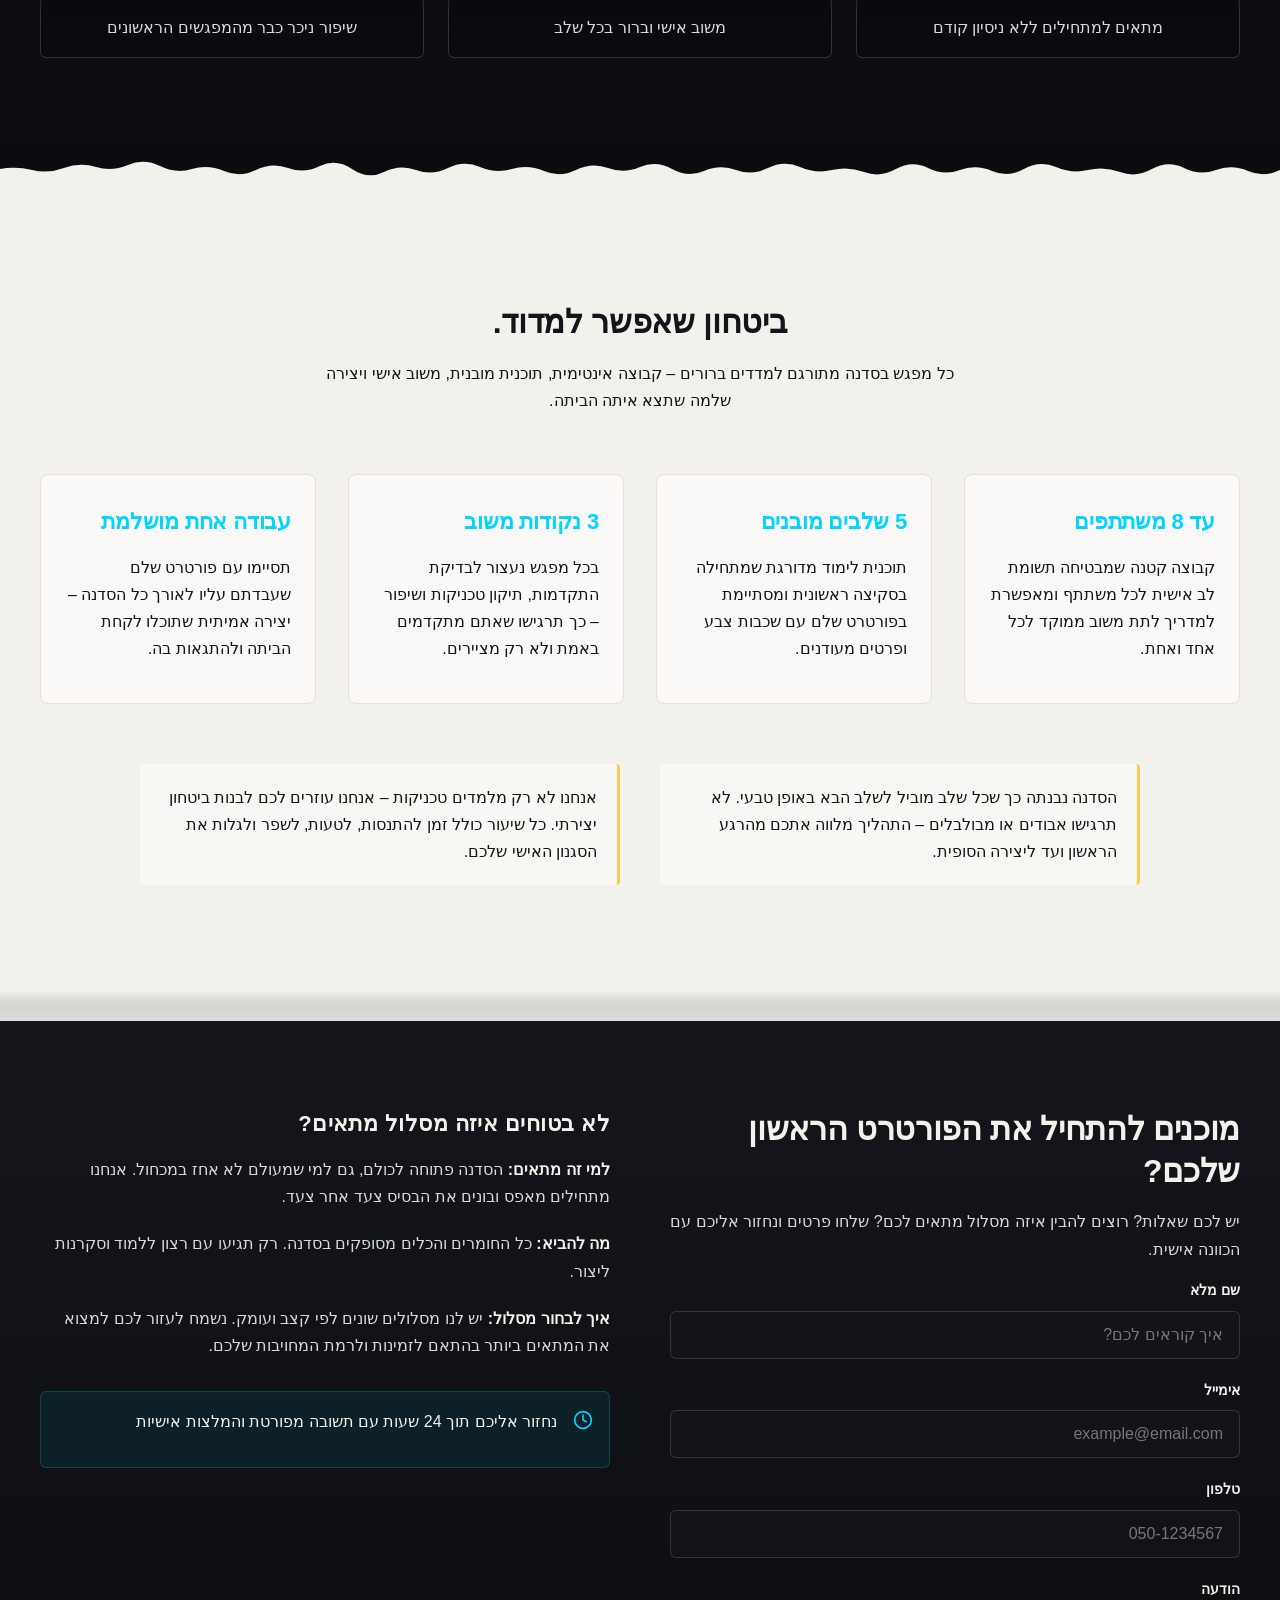
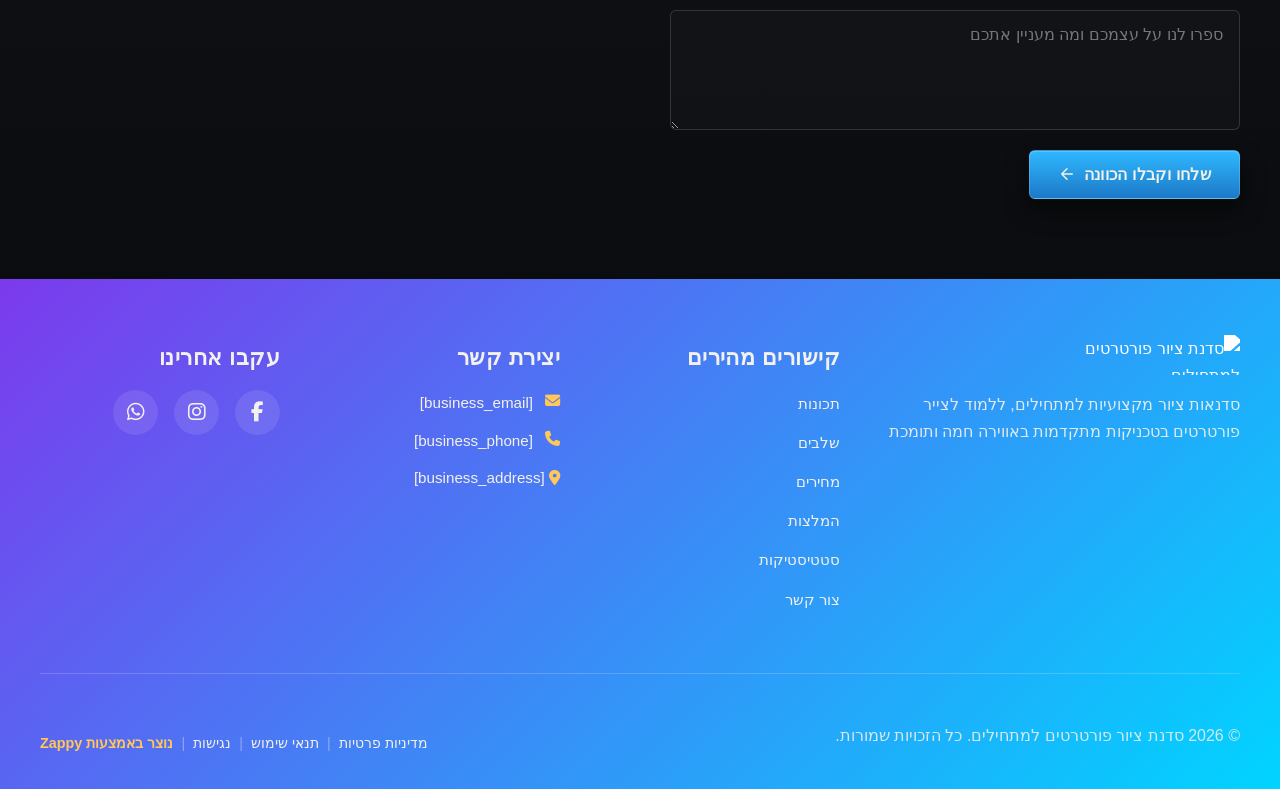
==== commit 1e4fb3d4: "Background sync: Progressive GitHub Sync" ====
--- a/index.html
+++ b/index.html
@@ -799,7 +799,7 @@
       <p class="index-hero-section__description">בסיום הסדנה תדע , לשלוט בתאורה וצל, וליצור מרקמים וטקסטורות שונות בפנים</p>
       
       <div class="index-hero-section__cta-group">
-        <a href="#pricing" class="index-hero-section__btn index-hero-section__btn--primary">בחר את המסלול שלך</a>
+        
         <a href="#contact" class="index-hero-section__btn index-hero-section__btn--secondary">שאל שאלה</a>
       </div>
       
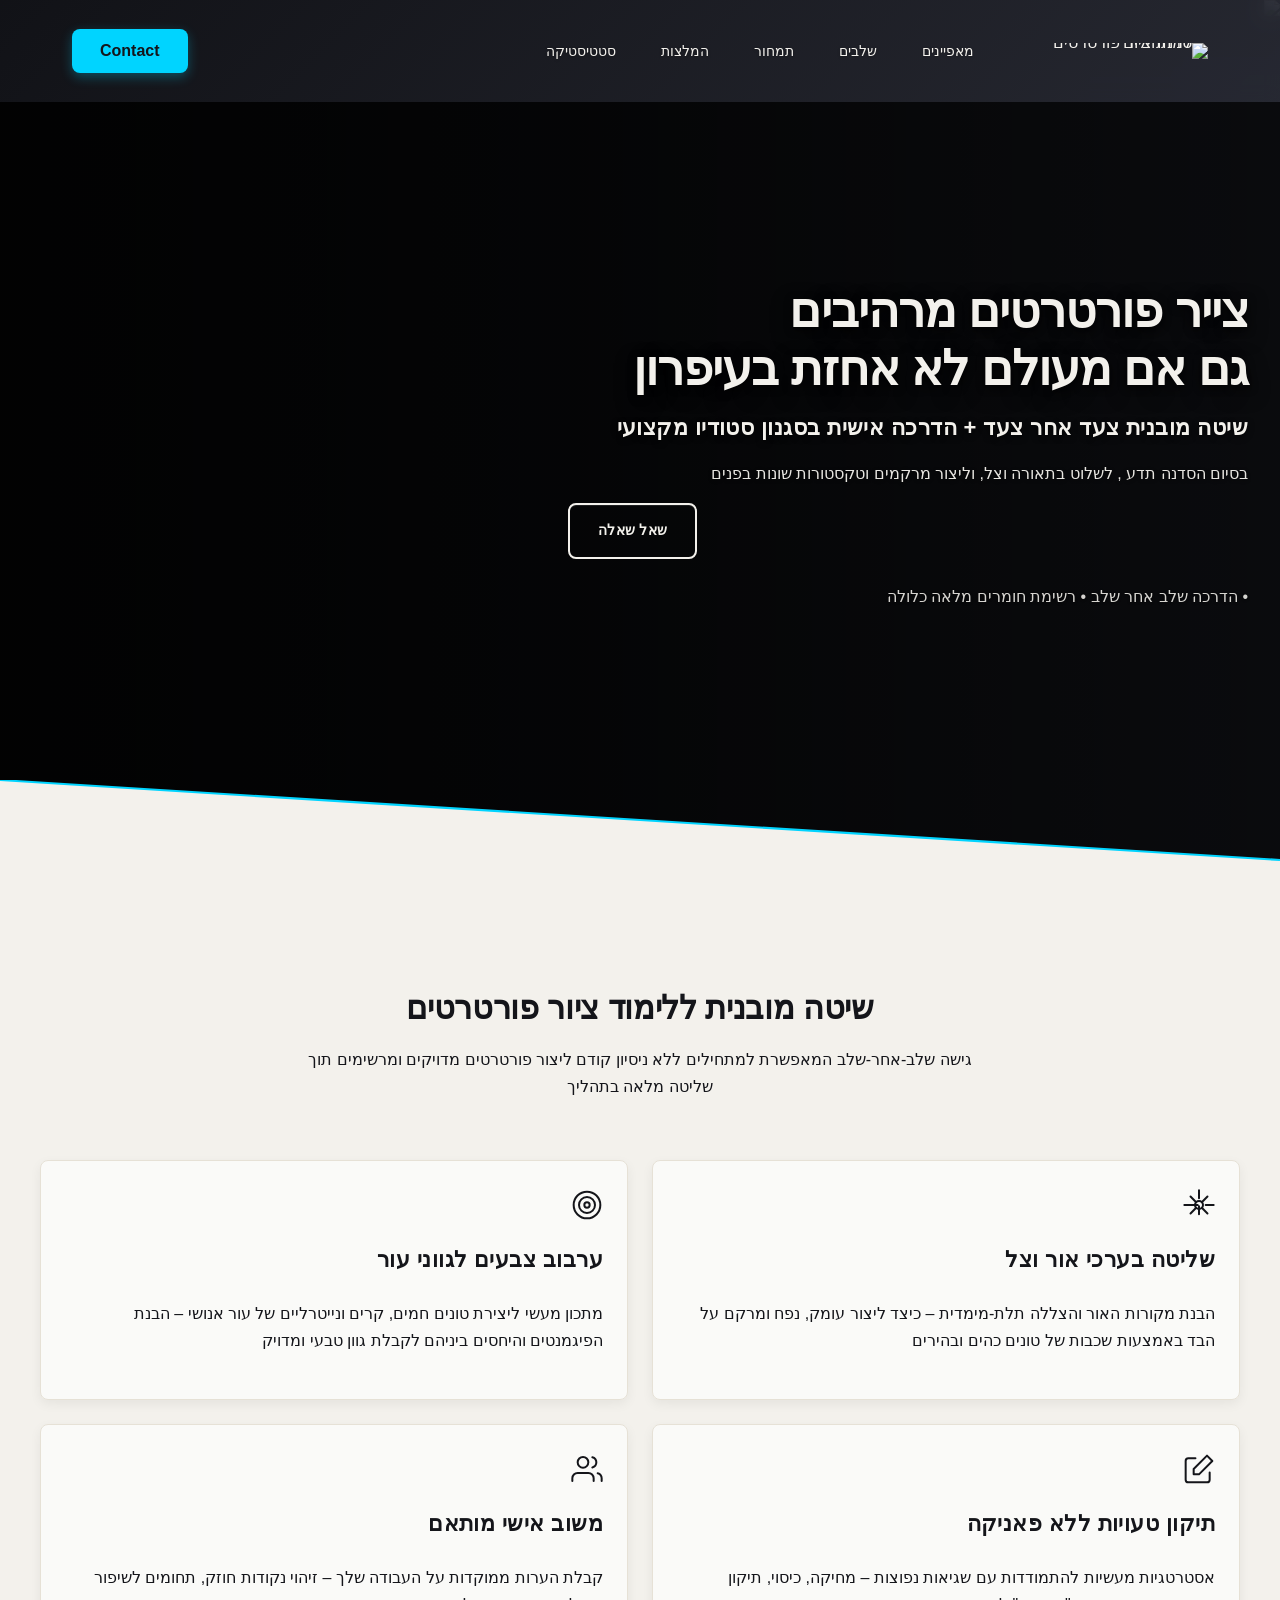
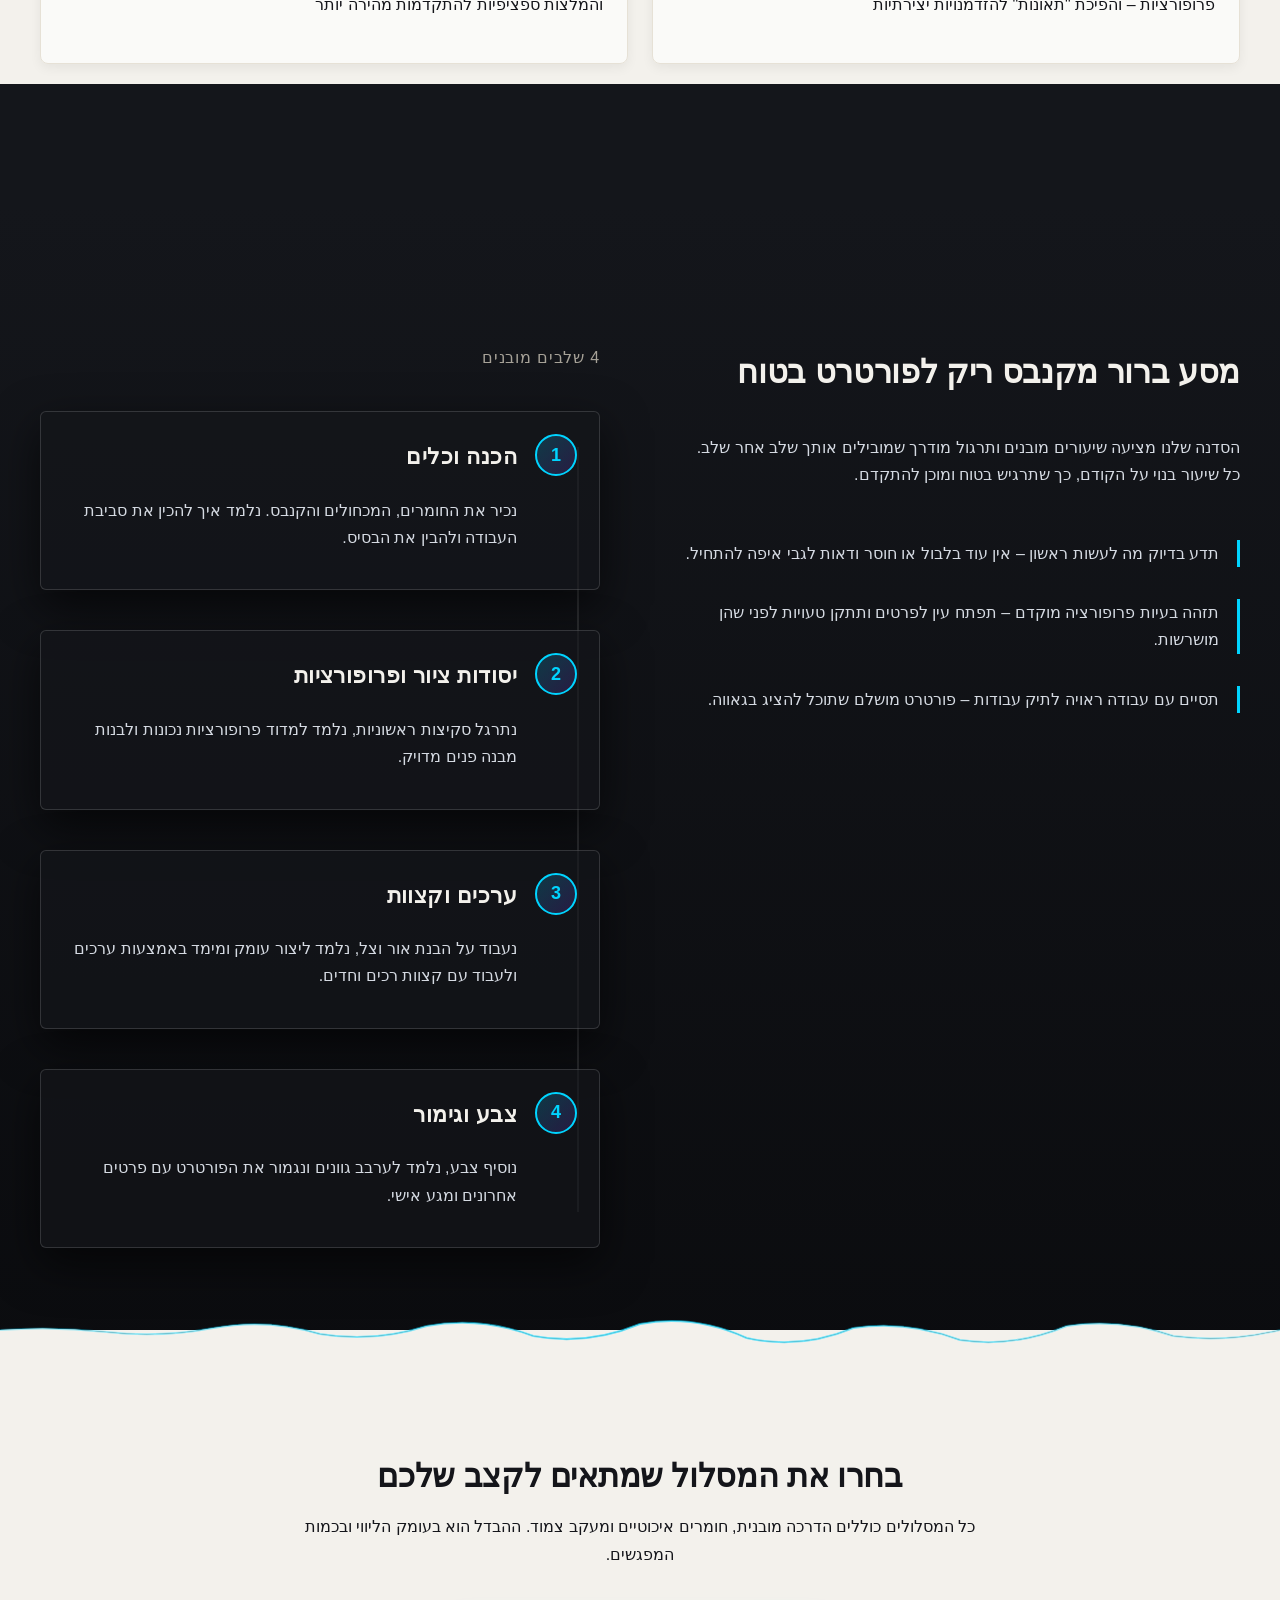
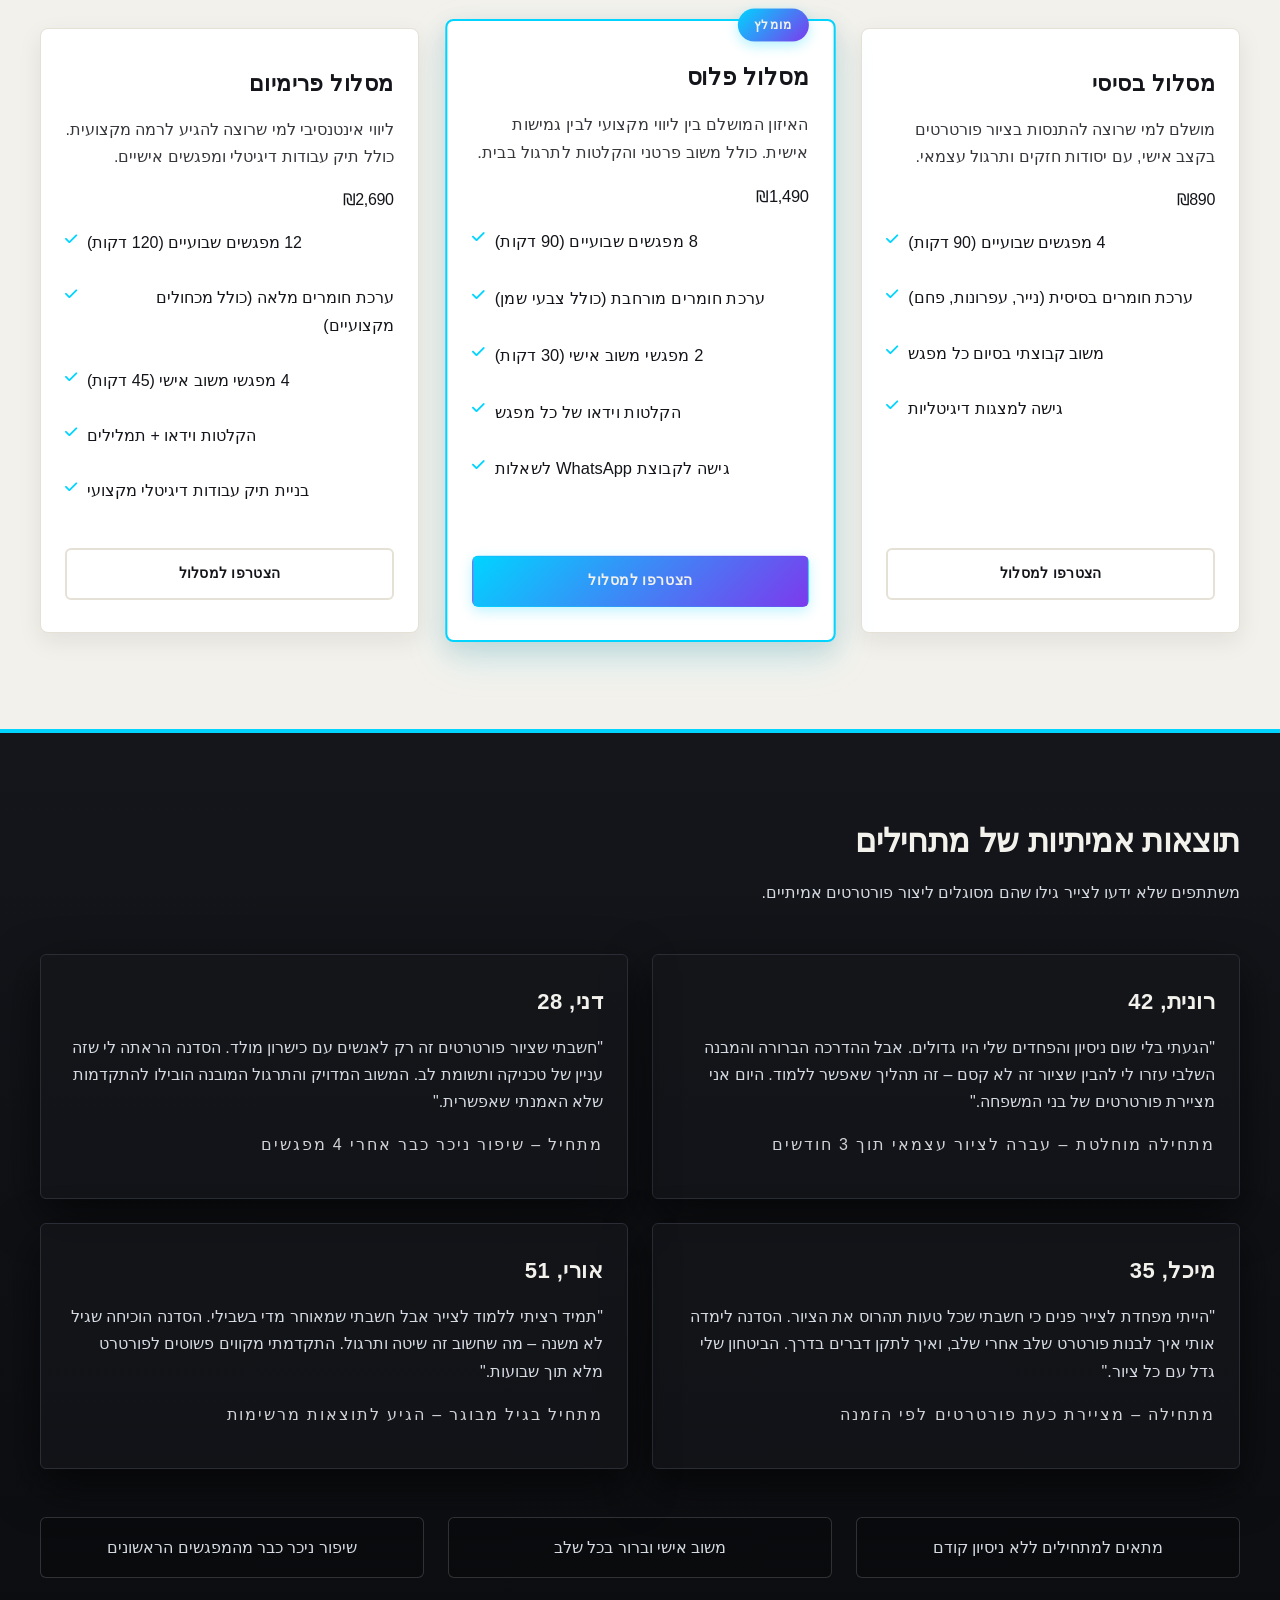
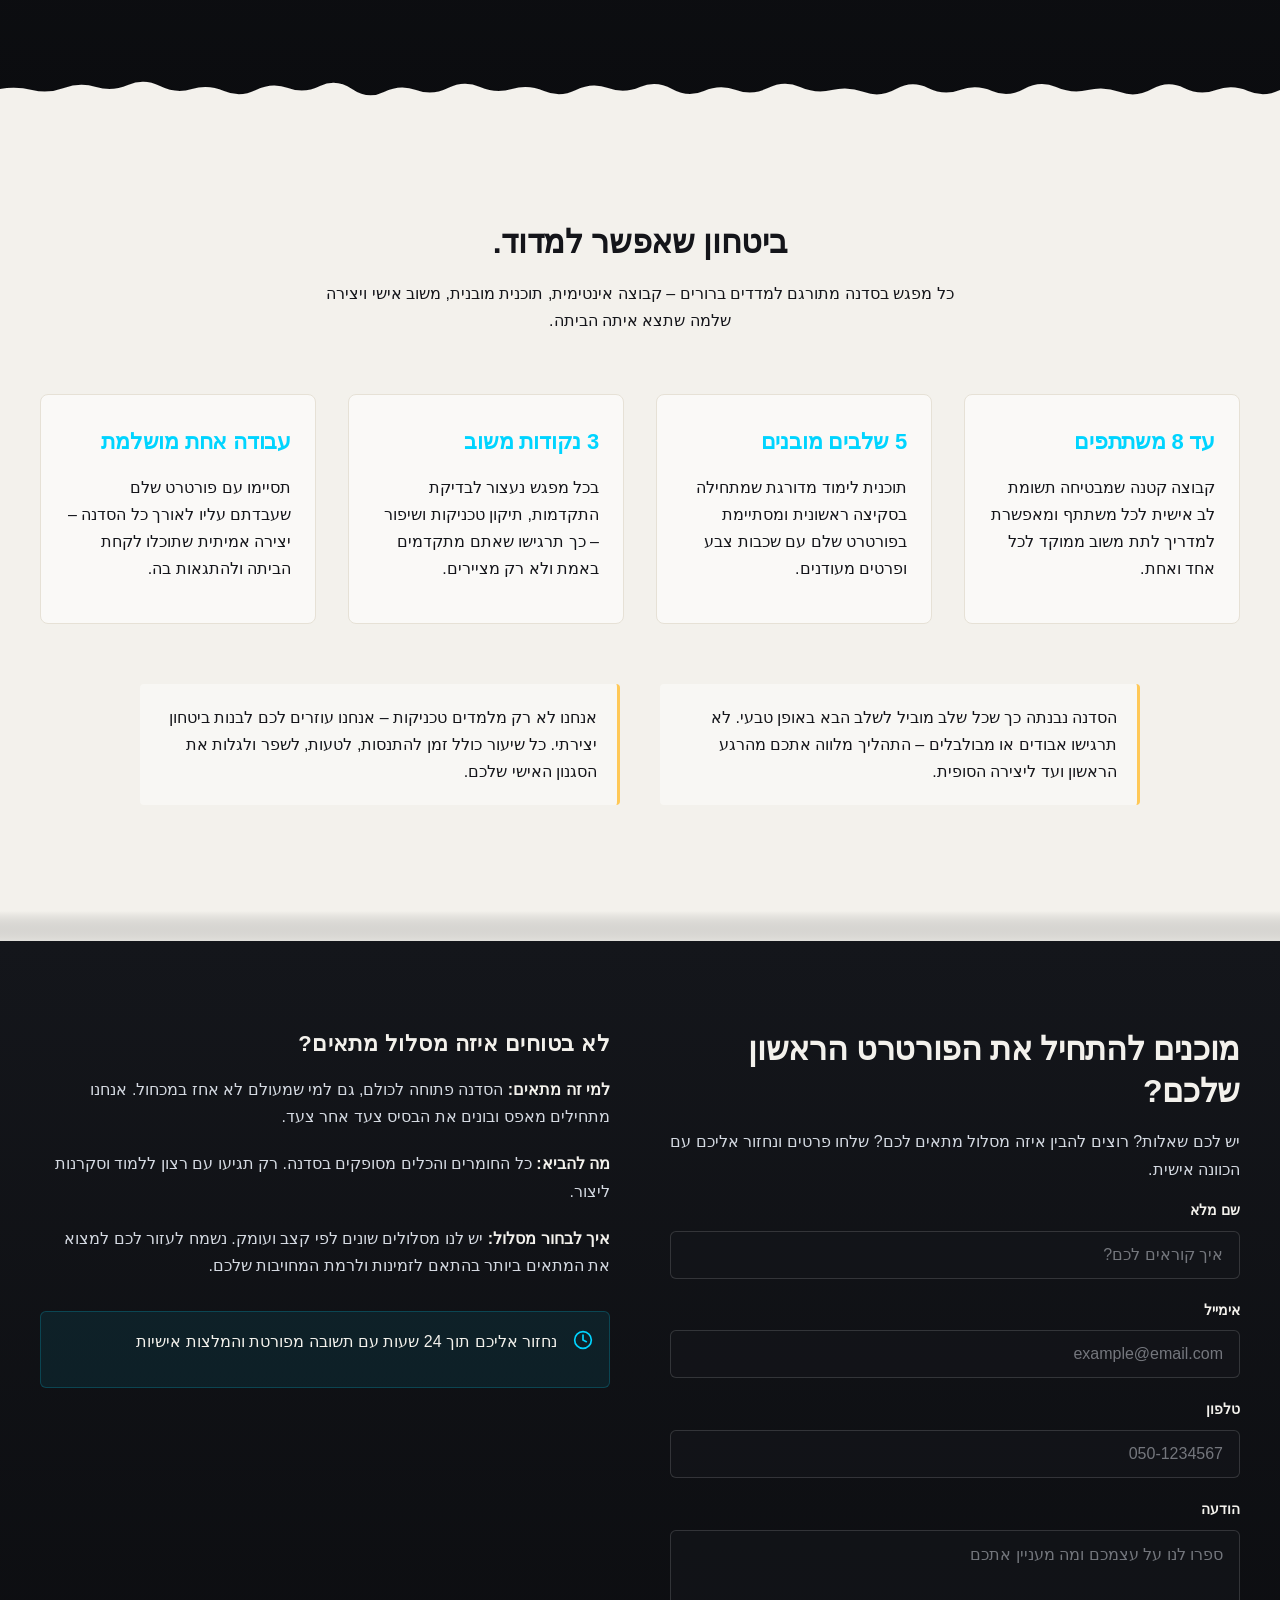
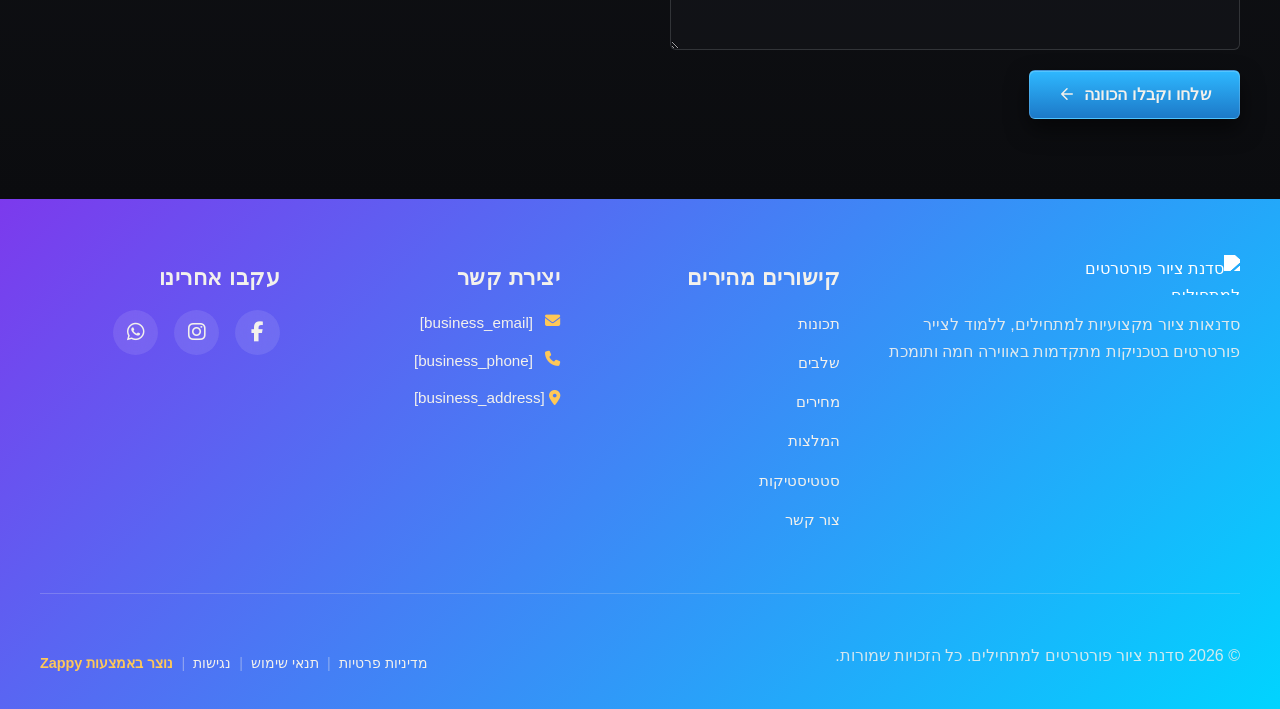
==== commit 813c6a90: "Background sync: Progressive GitHub Sync" ====
--- a/index.html
+++ b/index.html
@@ -325,16 +325,16 @@
 
   <nav class="navbar" dir="rtl">
   <button class="mobile-toggle" id="mobileToggle" aria-label="תפריט">
-    <svg class="hamburger-icon" width="24" height="24" viewBox="0 0 24 24" fill="none">
+    <svg class="hamburger-icon" width="24" height="24" viewbox="0 0 24 24" fill="none">
       <path d="M3 12h18M3 6h18M3 18h18" stroke="currentColor" stroke-width="2" stroke-linecap="round"></path>
     </svg>
-    <svg class="close-icon" width="24" height="24" viewBox="0 0 24 24" fill="none" style="display: none;">
+    <svg class="close-icon" width="24" height="24" viewbox="0 0 24 24" fill="none" style="display: none;">
       <path d="M18 6L6 18M6 6l12 12" stroke="currentColor" stroke-width="2" stroke-linecap="round"></path>
     </svg>
   </button>
   
   <button class="phone-header-btn" data-phone="[business_phone]" aria-label="התקשר">
-    <svg width="20" height="20" viewBox="0 0 24 24" fill="currentColor">
+    <svg width="20" height="20" viewbox="0 0 24 24" fill="currentColor">
       <path d="M22 16.92v3a2 2 0 0 1-2.18 2 19.79 19.79 0 0 1-8.63-3.07 19.5 19.5 0 0 1-6-6 19.79 19.79 0 0 1-3.07-8.67A2 2 0 0 1 4.11 2h3a2 2 0 0 1 2 1.72 12.84 12.84 0 0 0 .7 2.81 2 2 0 0 1-.45 2.11L8.09 9.91a16 16 0 0 0 6 6l1.27-1.27a2 2 0 0 1 2.11-.45 12.84 12.84 0 0 0 2.81.7A2 2 0 0 1 22 16.92z"></path>
     </svg>
   </button>
@@ -808,14 +808,14 @@
   </div>
   
   <div class="index-hero-section__divider-wrapper">
-    <svg aria-hidden="true" viewBox="0 0 1200 120" preserveAspectRatio="none" xmlns="http://www.w3.org/2000/svg">
+    <svg aria-hidden="true" viewbox="0 0 1200 120" preserveaspectratio="none" xmlns="http://www.w3.org/2000/svg">
       <defs>
-        <linearGradient id="index-hero-neon-line" x1="0%" y1="0%" x2="100%" y2="0%">
+        <lineargradient id="index-hero-neon-line" x1="0%" y1="0%" x2="100%" y2="0%">
           <stop offset="0%" style="stop-color:var(--primary);stop-"></stop>
           <stop offset="30%" style="stop-color:var(--primary);stop-opacity:1"></stop>
           <stop offset="70%" style="stop-color:var(--primary);stop-opacity:1"></stop>
           <stop offset="100%" style="stop-color:var(--primary);stop-"></stop>
-        </linearGradient>
+        </lineargradient>
       </defs>
       <path d="M0,120 L0,0 L1200,80 L1200,120 Z" fill="var(--bg-light)"></path>
       <line x1="0" y1="0" x2="1200" y2="80" stroke="url(#index-hero-neon-line)" stroke-width="2"></line>
@@ -830,111 +830,71 @@
       <p>גישה שלב-אחר-שלב המאפשרת למתחילים ללא ניסיון קודם ליצור פורטרטים מדויקים ומרשימים תוך שליטה מלאה בתהליך</p>
     </div>
     
-    <div class="index-features-grid">
-      <div class="index-features-card">
+    <div class="index-features-grid zappy-vertical-grid" style="; grid-template-columns: repeat(4, minmax(0, 1fr));" data-zappy-explicit-columns="true"><div class="index-features-card">
         <div class="index-features-card-content">
           <div class="index-features-icon-wrapper">
-            <svg data-element-type="icon" data-icon-type="svg" viewBox="0 0 24 24" fill="none" stroke="currentColor" stroke-width="1.5" stroke-linecap="round" stroke-linejoin="round">
-              <rect x="3" y="3" width="18" height="18" rx="2"></rect>
-              <line x1="3" y1="9" x2="21" y2="9"></line>
-              <line x1="9" y1="21" x2="9" y2="9"></line>
-            </svg>
-          </div>
-          <div class="index-features-text">
-            <h3>מיפוי פרופורציות ונקודות ציון</h3>
-            <p>למידת טכניקת הרשת והמדידה היחסית שמאפשרת לך למקם כל פרט בפנים במיקום המדויק – עיניים, אף, פה – תוך הבנת היחסים ביניהם</p>
-          </div>
-        </div>
-      </div>
-
-      <div class="index-features-card">
-        <div class="index-features-card-content">
-          <div class="index-features-icon-wrapper">
-            <svg data-element-type="icon" data-icon-type="svg" viewBox="0 0 24 24" fill="none" stroke="currentColor" stroke-width="1.5" stroke-linecap="round" stroke-linejoin="round">
+            <svg data-element-type="icon" data-icon-type="svg" viewbox="0 0 24 24" fill="none" stroke="currentColor" stroke-width="1.5" stroke-linecap="round" stroke-linejoin="round">
               <circle cx="12" cy="12" r="3"></circle>
               <path d="M12 1v6m0 6v6m11-7h-6m-6 0H1"></path>
               <path d="M18.36 5.64l-4.24 4.24m-4.24 4.24L5.64 18.36m12.72 0l-4.24-4.24m-4.24-4.24L5.64 5.64"></path>
             </svg>
           </div>
           <div class="index-features-text">
-            <h3>שליטה בערכי אור וצל</h3>
-            <p>הבנת מקורות האור והצללה תלת-מימדית – כיצד ליצור עומק, נפח ומרקם על הבד באמצעות שכבות של טונים כהים ובהירים</p>
-          </div>
-        </div>
-      </div>
-
-      <div class="index-features-card">
+            <h3 class="zappy-editable">שליטה בערכי אור וצל</h3>
+            <p class="zappy-editable">הבנת מקורות האור והצללה תלת-מימדית – כיצד ליצור עומק, נפח ומרקם על הבד באמצעות שכבות של טונים כהים ובהירים</p>
+          </div>
+        </div>
+      </div><div class="index-features-card">
         <div class="index-features-card-content">
           <div class="index-features-icon-wrapper">
-            <svg data-element-type="icon" data-icon-type="svg" viewBox="0 0 24 24" fill="none" stroke="currentColor" stroke-width="1.5" stroke-linecap="round" stroke-linejoin="round">
-              <path d="M12 2.69l5.66 5.66a8 8 0 1 1-11.31 0z"></path>
-              <path d="M12 16v-4"></path>
-              <circle cx="12" cy="18" r="0.5" fill="currentColor"></circle>
-            </svg>
-          </div>
-          <div class="index-features-text">
-            <h3>טכניקות שכבות במכחול</h3>
-            <p>עבודה עם מכחולים שונים ובניית שכבות צבע – מהרקע ועד לפרטים העדינים ביותר – תוך שמירה על טקסטורה חיה ואורגנית</p>
-          </div>
-        </div>
-      </div>
-
-      <div class="index-features-card">
-        <div class="index-features-card-content">
-          <div class="index-features-icon-wrapper">
-            <svg data-element-type="icon" data-icon-type="svg" viewBox="0 0 24 24" fill="none" stroke="currentColor" stroke-width="1.5" stroke-linecap="round" stroke-linejoin="round">
+            <svg data-element-type="icon" data-icon-type="svg" viewbox="0 0 24 24" fill="none" stroke="currentColor" stroke-width="1.5" stroke-linecap="round" stroke-linejoin="round">
               <circle cx="12" cy="12" r="10"></circle>
               <circle cx="12" cy="12" r="6"></circle>
               <circle cx="12" cy="12" r="2"></circle>
             </svg>
           </div>
           <div class="index-features-text">
-            <h3>ערבוב צבעים לגווני עור</h3>
-            <p>מתכון מעשי ליצירת טונים חמים, קרים ונייטרליים של עור אנושי – הבנת הפיגמנטים והיחסים ביניהם לקבלת גוון טבעי ומדויק</p>
-          </div>
-        </div>
-      </div>
-
-      <div class="index-features-card">
+            <h3 class="zappy-editable">ערבוב צבעים לגווני עור</h3>
+            <p class="zappy-editable">מתכון מעשי ליצירת טונים חמים, קרים ונייטרליים של עור אנושי – הבנת הפיגמנטים והיחסים ביניהם לקבלת גוון טבעי ומדויק</p>
+          </div>
+        </div>
+      </div><div class="index-features-card">
         <div class="index-features-card-content">
           <div class="index-features-icon-wrapper">
-            <svg data-element-type="icon" data-icon-type="svg" viewBox="0 0 24 24" fill="none" stroke="currentColor" stroke-width="1.5" stroke-linecap="round" stroke-linejoin="round">
+            <svg data-element-type="icon" data-icon-type="svg" viewbox="0 0 24 24" fill="none" stroke="currentColor" stroke-width="1.5" stroke-linecap="round" stroke-linejoin="round">
               <path d="M20 14.66V20a2 2 0 0 1-2 2H4a2 2 0 0 1-2-2V6a2 2 0 0 1 2-2h5.34"></path>
               <polygon points="18 2 22 6 12 16 8 16 8 12 18 2"></polygon>
             </svg>
           </div>
           <div class="index-features-text">
-            <h3>תיקון טעויות ללא פאניקה</h3>
-            <p>אסטרטגיות מעשיות להתמודדות עם שגיאות נפוצות – מחיקה, כיסוי, תיקון פרופורציות – והפיכת "תאונות" להזדמנויות יצירתיות</p>
-          </div>
-        </div>
-      </div>
-
-      <div class="index-features-card">
+            <h3 class="zappy-editable">תיקון טעויות ללא פאניקה</h3>
+            <p class="zappy-editable">אסטרטגיות מעשיות להתמודדות עם שגיאות נפוצות – מחיקה, כיסוי, תיקון פרופורציות – והפיכת "תאונות" להזדמנויות יצירתיות</p>
+          </div>
+        </div>
+      </div><div class="index-features-card">
         <div class="index-features-card-content">
           <div class="index-features-icon-wrapper">
-            <svg data-element-type="icon" data-icon-type="svg" viewBox="0 0 24 24" fill="none" stroke="currentColor" stroke-width="1.5" stroke-linecap="round" stroke-linejoin="round">
+            <svg data-element-type="icon" data-icon-type="svg" viewbox="0 0 24 24" fill="none" stroke="currentColor" stroke-width="1.5" stroke-linecap="round" stroke-linejoin="round">
               <path d="M17 21v-2a4 4 0 0 0-4-4H5a4 4 0 0 0-4 4v2"></path>
               <circle cx="9" cy="7" r="4"></circle>
               <path d="M23 21v-2a4 4 0 0 0-3-3.87m-4-12a4 4 0 0 1 0 7.75"></path>
             </svg>
           </div>
           <div class="index-features-text">
-            <h3>משוב אישי מותאם</h3>
-            <p>קבלת הערות ממוקדות על העבודה שלך – זיהוי נקודות חוזק, תחומים לשיפור והמלצות ספציפיות להתקדמות מהירה יותר</p>
-          </div>
-        </div>
-      </div>
-    </div>
+            <h3 class="zappy-editable">משוב אישי מותאם</h3>
+            <p class="zappy-editable">קבלת הערות ממוקדות על העבודה שלך – זיהוי נקודות חוזק, תחומים לשיפור והמלצות ספציפיות להתקדמות מהירה יותר</p>
+          </div>
+        </div>
+      </div></div>
   </div>
   
   <div class="index-features-divider-wrapper">
-    <svg aria-hidden="true" viewBox="0 0 1200 120" preserveAspectRatio="none" xmlns="http://www.w3.org/2000/svg">
+    <svg aria-hidden="true" viewbox="0 0 1200 120" preserveaspectratio="none" xmlns="http://www.w3.org/2000/svg">
       <defs>
-        <linearGradient id="index-features-gradient" x1="0%" y1="0%" x2="0%" y2="100%">
+        <lineargradient id="index-features-gradient" x1="0%" y1="0%" x2="0%" y2="100%">
           <stop offset="0%" style="stop-color:var(--bg-light);stop-opacity:1"></stop>
           <stop offset="100%" style="stop-color:var(--bg-dark);stop-opacity:1"></stop>
-        </linearGradient>
+        </lineargradient>
       </defs>
       <path d="M0,120 L0,0 L1200,0 L1200,120 Z" fill="#14161B"></path>
     </svg>
@@ -988,13 +948,13 @@
     </div>
   </div>
   <div class="index-steps-divider-wrapper">
-    <svg aria-hidden="true" viewBox="0 0 1200 60" preserveAspectRatio="none" xmlns="http://www.w3.org/2000/svg">
+    <svg aria-hidden="true" viewbox="0 0 1200 60" preserveaspectratio="none" xmlns="http://www.w3.org/2000/svg">
       <defs>
-        <linearGradient id="index-steps-neon-gradient" x1="0%" y1="0%" x2="100%" y2="0%">
+        <lineargradient id="index-steps-neon-gradient" x1="0%" y1="0%" x2="100%" y2="0%">
           <stop offset="0%" style="stop-color:rgba(0,212,255,0.3);stop-opacity:1"></stop>
           <stop offset="50%" style="stop-color:rgba(0,212,255,0.6);stop-opacity:1"></stop>
           <stop offset="100%" style="stop-color:rgba(0,212,255,0.3);stop-opacity:1"></stop>
-        </linearGradient>
+        </lineargradient>
       </defs>
       <path d="M0,60 L0,22 Q50,18 100,24 Q150,30 200,20 Q250,10 300,26 Q350,35 400,18 Q450,8 500,28 Q550,38 600,16 Q650,6 700,30 Q750,42 800,20 Q850,12 900,32 Q950,40 1000,18 Q1050,10 1100,28 Q1150,35 1200,22 L1200,60 Z" fill="var(--bg-light)"></path>
       <path d="M0,22 Q50,18 100,24 Q150,30 200,20 Q250,10 300,26 Q350,35 400,18 Q450,8 500,28 Q550,38 600,16 Q650,6 700,30 Q750,42 800,20 Q850,12 900,32 Q950,40 1000,18 Q1050,10 1100,28 Q1150,35 1200,22" stroke="url(#index-steps-neon-gradient)" stroke-width="2" fill="var(--bg-light)"></path>
@@ -1059,13 +1019,13 @@
 
   <!-- Bottom Divider: Neon Rail -->
   <div class="index-pricing-section__divider-wrapper">
-    <svg aria-hidden="true" viewBox="0 0 1200 4" preserveAspectRatio="none" xmlns="http://www.w3.org/2000/svg">
+    <svg aria-hidden="true" viewbox="0 0 1200 4" preserveaspectratio="none" xmlns="http://www.w3.org/2000/svg">
       <defs>
-        <linearGradient id="neonRailGradient" x1="0%" y1="0%" x2="100%" y2="0%">
+        <lineargradient id="neonRailGradient" x1="0%" y1="0%" x2="100%" y2="0%">
           <stop offset="0%" style="stop-color:var(--primary);stop-opacity:1"></stop>
           <stop offset="70%" style="stop-color:var(--primary);stop-opacity:1"></stop>
           <stop offset="100%" style="stop-color:var(--primary);stop-"></stop>
-        </linearGradient>
+        </lineargradient>
       </defs>
       <rect x="0" y="0" width="1200" height="4" fill="url(#neonRailGradient)"></rect>
     </svg>
@@ -1113,18 +1073,18 @@
   </div>
 
   <div class="index-testimonials-divider-wrapper">
-    <svg aria-hidden="true" viewBox="0 0 1200 90" preserveAspectRatio="none" xmlns="http://www.w3.org/2000/svg">
+    <svg aria-hidden="true" viewbox="0 0 1200 90" preserveaspectratio="none" xmlns="http://www.w3.org/2000/svg">
       <defs>
         <filter id="torn-shadow" x="-50%" y="-50%" width="200%" height="200%">
-          <feGaussianBlur in="SourceAlpha" stdDeviation="3"></feGaussianBlur>
-          <feOffset dx="0" dy="2" result="offsetblur"></feOffset>
-          <feComponentTransfer>
-            <feFuncA type="linear" slope="0.3"></feFuncA>
-          </feComponentTransfer>
-          <feMerge>
-            <feMergeNode></feMergeNode>
-            <feMergeNode in="SourceGraphic"></feMergeNode>
-          </feMerge>
+          <fegaussianblur in="SourceAlpha" stddeviation="3"></fegaussianblur>
+          <feoffset dx="0" dy="2" result="offsetblur"></feoffset>
+          <fecomponenttransfer>
+            <fefunca type="linear" slope="0.3"></fefunca>
+          </fecomponenttransfer>
+          <femerge>
+            <femergenode></femergenode>
+            <femergenode in="SourceGraphic"></femergenode>
+          </femerge>
         </filter>
       </defs>
       <path d="M0,90 L0,45 Q15,42 30,46 Q45,50 60,44 Q75,38 90,43 Q105,48 120,41 Q135,34 150,42 Q165,50 180,45 Q195,40 210,47 Q225,54 240,46 Q255,38 270,44 Q285,50 300,42 Q315,34 330,45 Q345,56 360,48 Q375,40 390,46 Q405,52 420,44 Q435,36 450,43 Q465,50 480,45 Q495,40 510,47 Q525,54 540,46 Q555,38 570,44 Q585,50 600,43 Q615,36 630,45 Q645,54 660,47 Q675,40 690,46 Q705,52 720,44 Q735,36 750,43 Q765,50 780,46 Q795,42 810,48 Q825,54 840,45 Q855,36 870,44 Q885,52 900,46 Q915,40 930,47 Q945,54 960,45 Q975,36 990,43 Q1005,50 1020,46 Q1035,42 1050,48 Q1065,54 1080,45 Q1095,36 1110,44 Q1125,52 1140,46 Q1155,40 1170,47 Q1185,54 1200,46 L1200,90 Z" fill="var(--bg-light)" filter="url(#torn-shadow)"></path>
@@ -1169,22 +1129,22 @@
   </div>
 
   <div class="index-stats-section__divider-wrapper">
-    <svg aria-hidden="true" viewBox="0 0 1200 60" preserveAspectRatio="none" xmlns="http://www.w3.org/2000/svg">
+    <svg aria-hidden="true" viewbox="0 0 1200 60" preserveaspectratio="none" xmlns="http://www.w3.org/2000/svg">
       <defs>
-        <linearGradient id="stats-divider-line" x1="100%" y1="0%" x2="0%" y2="0%">
+        <lineargradient id="stats-divider-line" x1="100%" y1="0%" x2="0%" y2="0%">
           <stop offset="0%" style="stop-color:var(--accent);stop-"></stop>
           <stop offset="30%" style="stop-color:var(--accent);stop-opacity:0.6"></stop>
           <stop offset="100%" style="stop-color:var(--accent);stop-"></stop>
-        </linearGradient>
+        </lineargradient>
       </defs>
       <rect x="0" y="0" width="1200" height="60" fill="var(--bg-light)"></rect>
       <line x1="0" y1="30" x2="1200" y2="30" stroke="url(#stats-divider-line)" stroke-width="1.5"></line>
       <rect x="0" y="30" width="1200" height="30" fill="url(#stats-vignette)" opacity="0.4"></rect>
       <defs>
-        <linearGradient id="stats-vignette" x1="0%" y1="0%" x2="0%" y2="100%">
+        <lineargradient id="stats-vignette" x1="0%" y1="0%" x2="0%" y2="100%">
           <stop offset="0%" style="stop-color:var(--bg-light);stop-opacity:1"></stop>
           <stop offset="100%" style="stop-color:var(--bg-dark);stop-opacity:0.2"></stop>
-        </linearGradient>
+        </lineargradient>
       </defs>
     </svg>
   </div>
@@ -1221,7 +1181,7 @@
           
           <button type="submit" class="index-contact-submit-btn">
             שלחו וקבלו הכוונה
-            <svg data-element-type="icon" data-icon-type="svg" width="18" height="18" viewBox="0 0 24 24" fill="none" xmlns="http://www.w3.org/2000/svg" style="margin-inline-start: 8px;">
+            <svg data-element-type="icon" data-icon-type="svg" width="18" height="18" viewbox="0 0 24 24" fill="none" xmlns="http://www.w3.org/2000/svg" style="margin-inline-start: 8px;">
               <path d="M5 12H19M19 12L12 5M19 12L12 19" stroke="currentColor" stroke-width="2" stroke-linecap="round" stroke-linejoin="round"></path>
             </svg>
           </button>
@@ -1245,7 +1205,7 @@
         </div>
         
         <div class="index-contact-promise">
-          <svg data-element-type="icon" data-icon-type="svg" width="20" height="20" viewBox="0 0 24 24" fill="none" xmlns="http://www.w3.org/2000/svg" style="margin-inline-end: 8px; flex-shrink: 0;">
+          <svg data-element-type="icon" data-icon-type="svg" width="20" height="20" viewbox="0 0 24 24" fill="none" xmlns="http://www.w3.org/2000/svg" style="margin-inline-end: 8px; flex-shrink: 0;">
             <path d="M12 22C17.5228 22 22 17.5228 22 12C22 6.47715 17.5228 2 12 2C6.47715 2 2 6.47715 2 12C2 17.5228 6.47715 22 12 22Z" stroke="currentColor" stroke-width="2"></path>
             <path d="M12 6V12L16 14" stroke="currentColor" stroke-width="2" stroke-linecap="round"></path>
           </svg>
